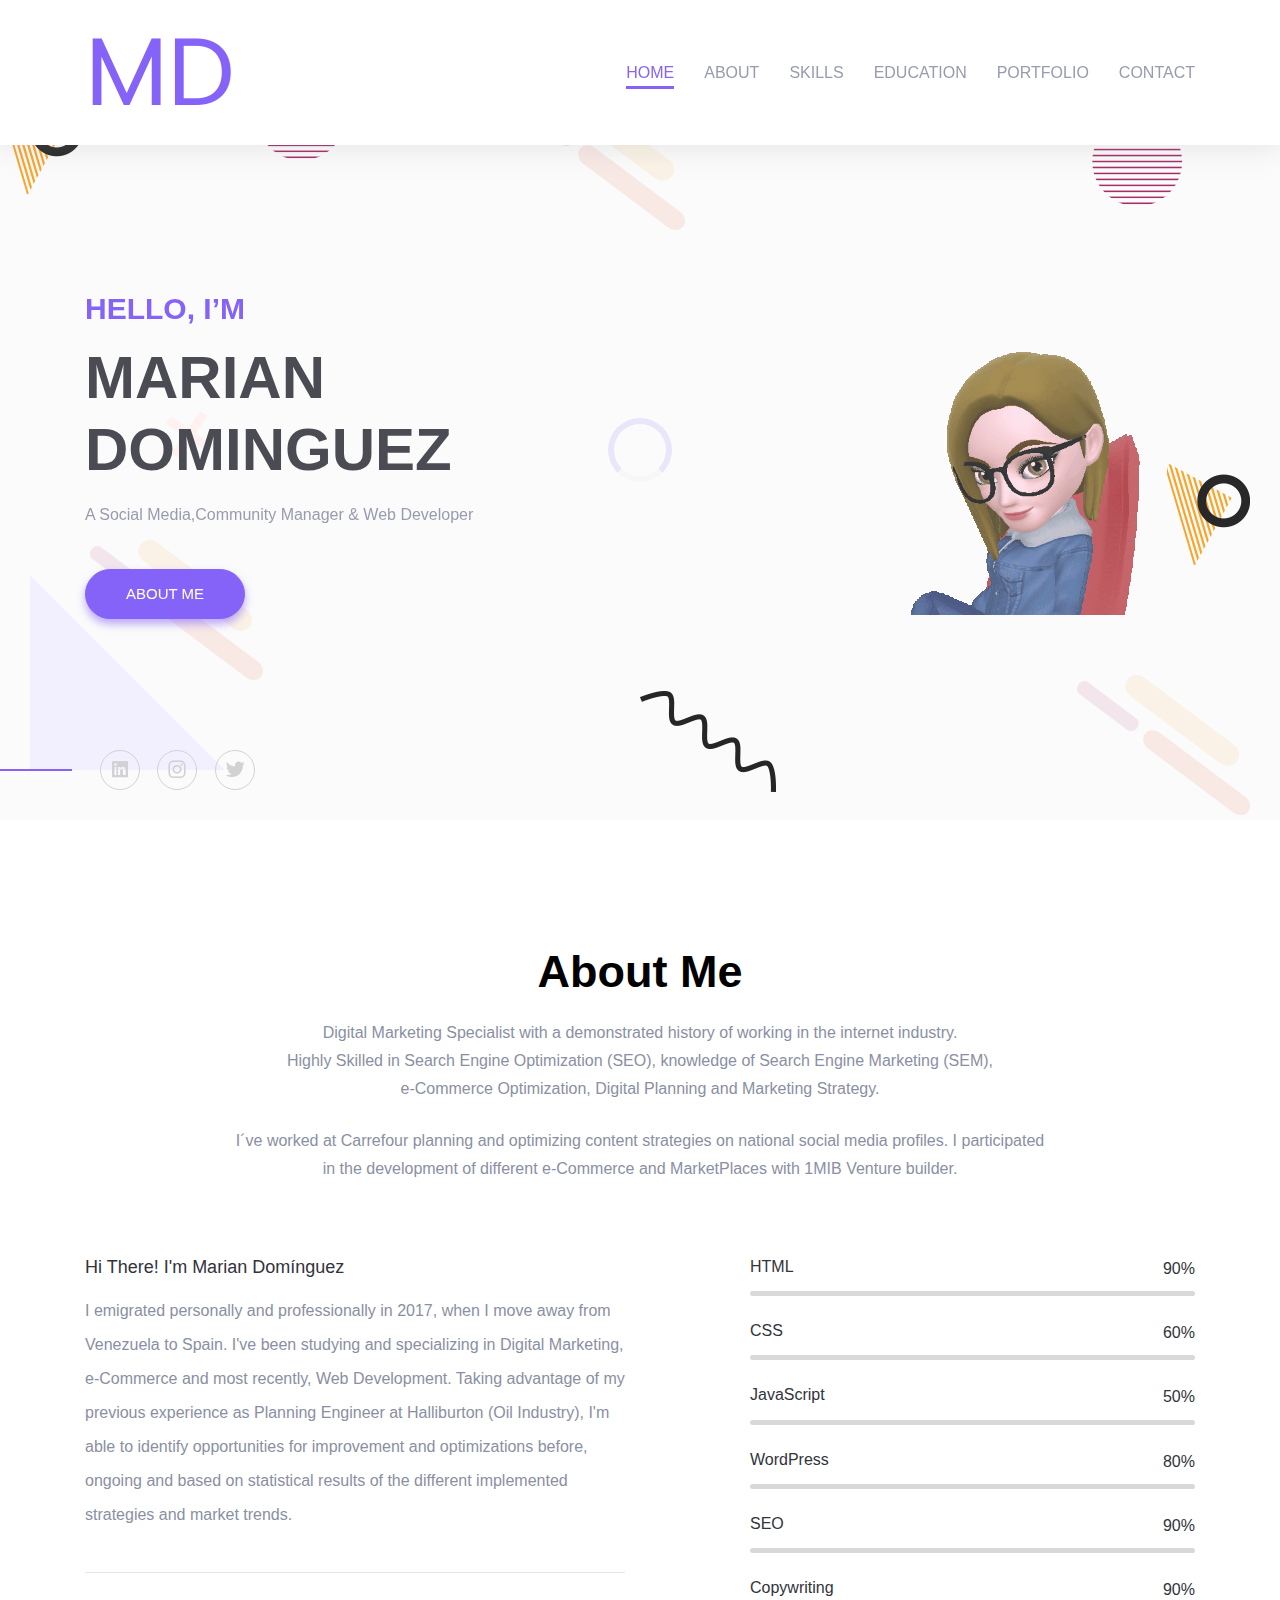
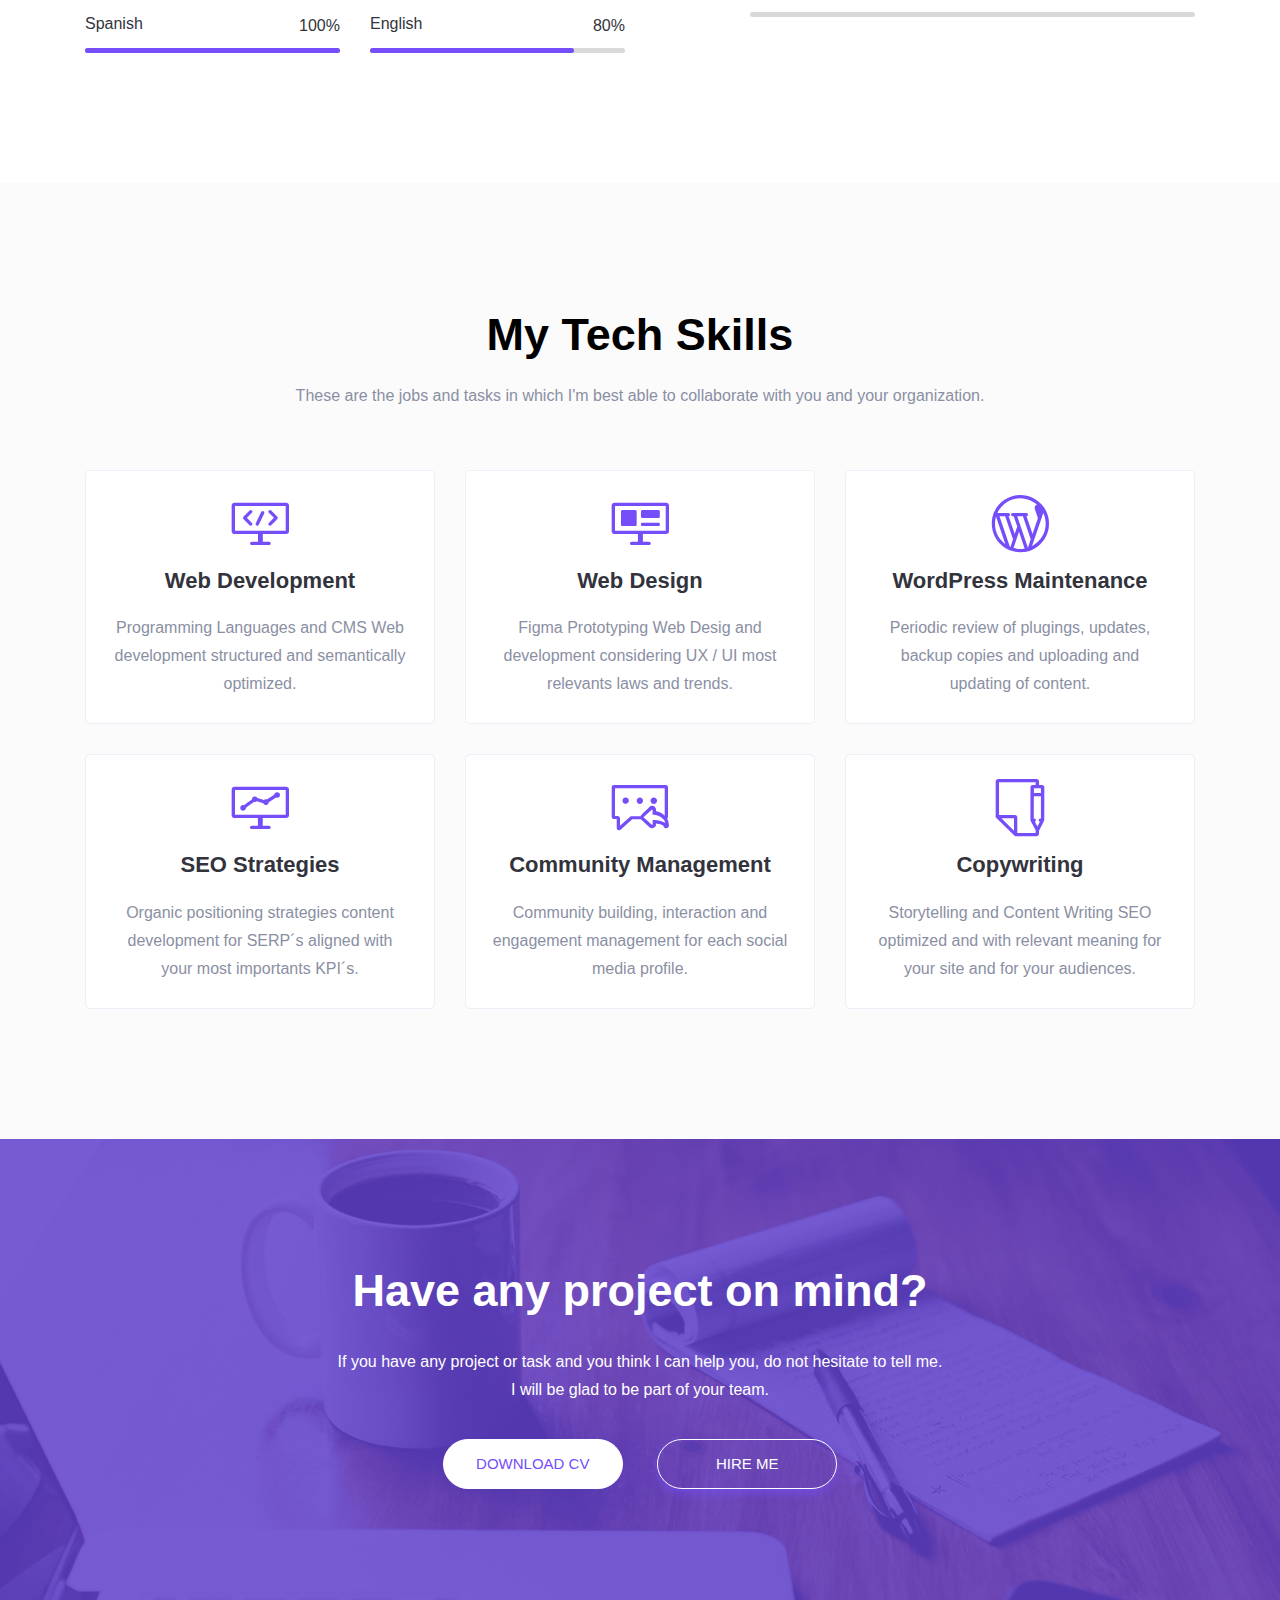
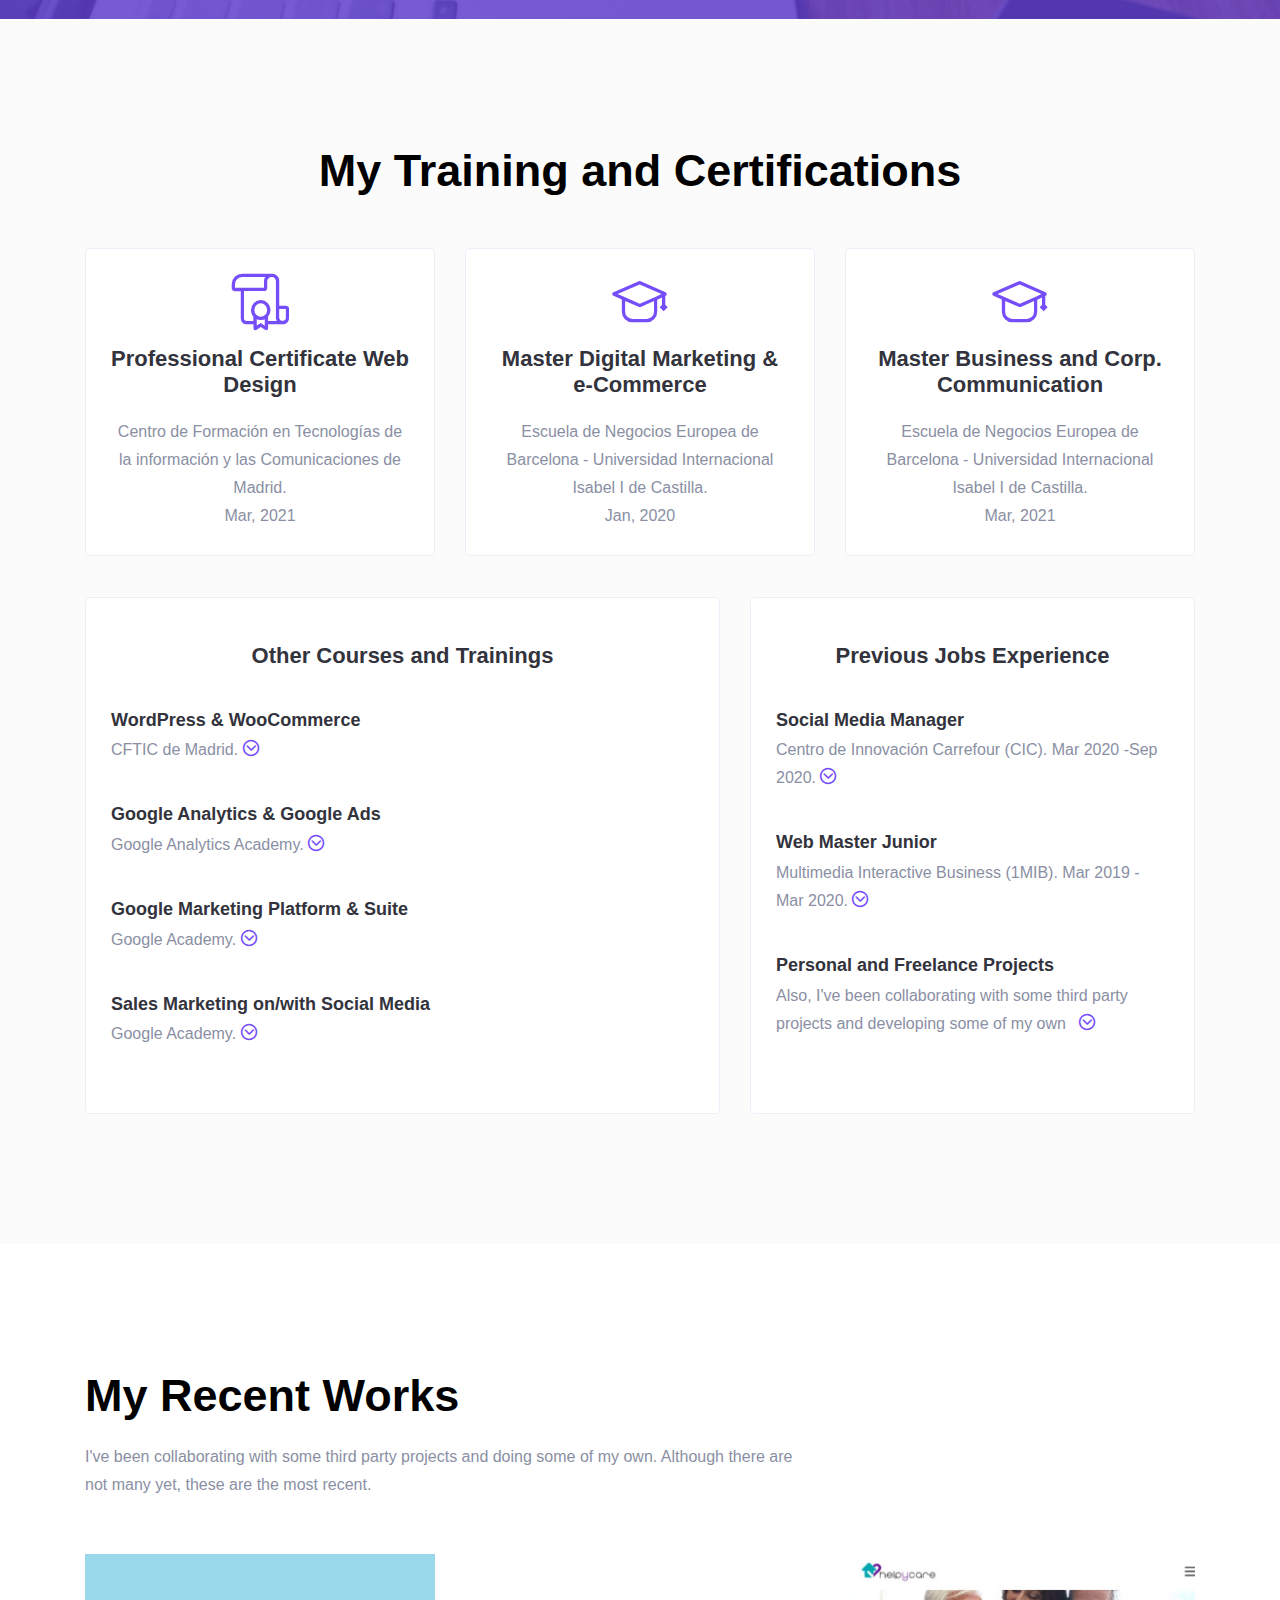
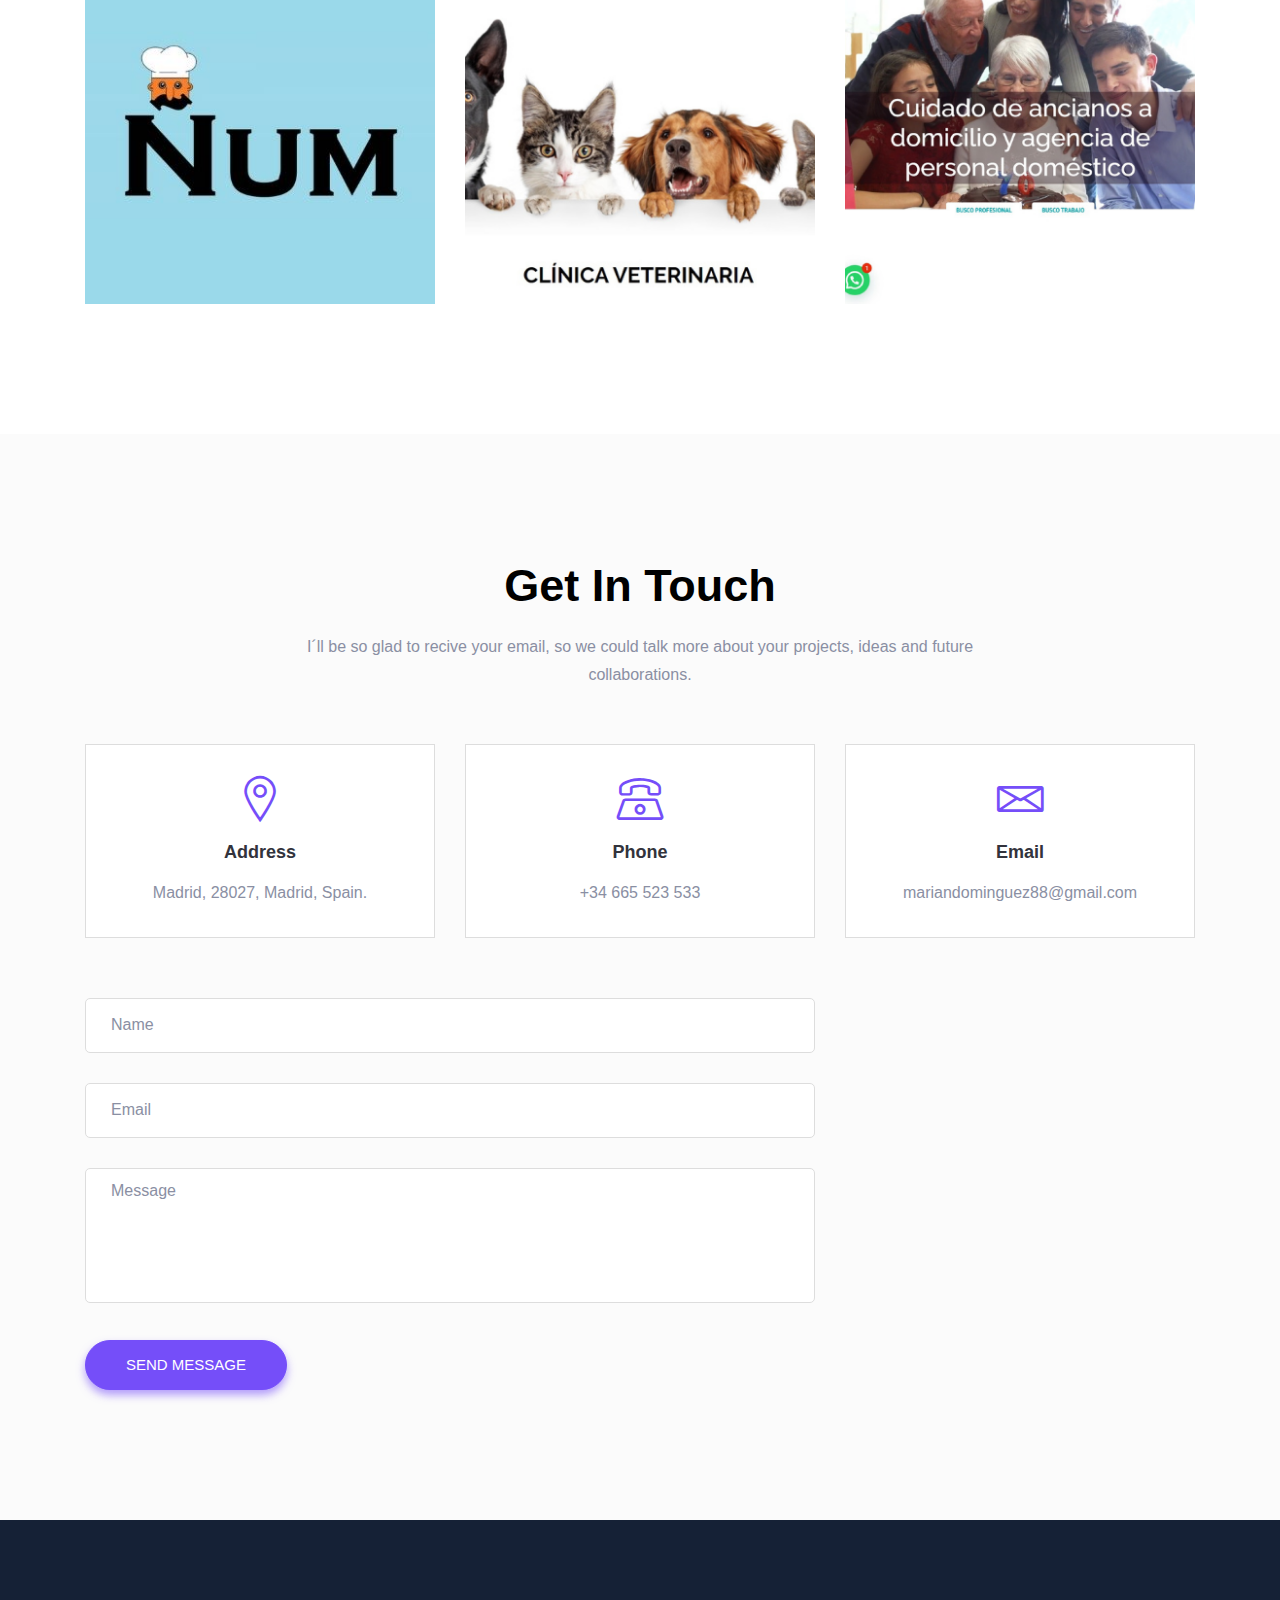
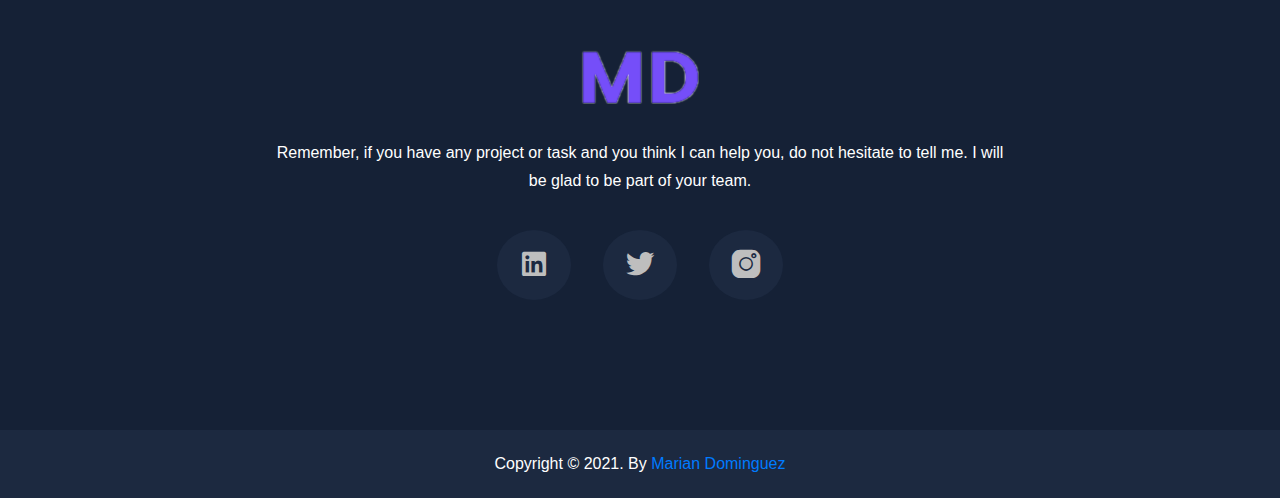
==== index.html @ 0f48c741 "Agregado Helpycare y Oncovet Recents works" ====
<!doctype html>
<html lang="en">

<head>

    <!--====== Required meta tags ======-->
    <meta charset="utf-8">
    <meta http-equiv="x-ua-compatible" content="ie=edge">
    <meta name="description" content="">
    <meta name="viewport" content="width=device-width, initial-scale=1, shrink-to-fit=no">

    <!--====== Title ======-->
    <title>Marian Dominguez</title>

    <!--====== Favicon Icon ======-->
    <link rel="shortcut icon" href="assets/images/favicon.png" type="image/png">

    <!--====== Bootstrap css ======-->
    <link rel="stylesheet" href="assets/css/bootstrap.min.css">

    <!--====== Line Icons css ======-->
    <link rel="stylesheet" href="assets/css/LineIcons.css">

    <!--====== Magnific Popup css ======-->
    <link rel="stylesheet" href="assets/css/magnific-popup.css">

    <!--====== Default css ======-->
    <link rel="stylesheet" href="assets/css/default.css">

    <!--====== Style css ======-->
    <link rel="stylesheet" href="assets/css/style.css">

</head>

<body>

    <!--====== PRELOADER PART START ======-->

    <div class="preloader">
        <div class="loader_34">
            <div class="ytp-spinner">
                <div class="ytp-spinner-container">
                    <div class="ytp-spinner-rotator">
                        <div class="ytp-spinner-left">
                            <div class="ytp-spinner-circle"></div>
                        </div>
                        <div class="ytp-spinner-right">
                            <div class="ytp-spinner-circle"></div>
                        </div>
                    </div>
                </div>
            </div>
        </div>
    </div>

    <!--====== PRELOADER ENDS START ======-->

    <!--====== HEADER PART START ======-->

    <header id="home" class="header-area">
        <div class="navigation fixed-top">
            <div class="container">
                <div class="row">
                    <div class="col-lg-12">
                        <nav class="navbar navbar-expand-lg">
                            <a class="navbar-brand" href="index.html">
                                <img src="assets/images/logos/md7.png" alt="Logo">
                            </a> <!-- Logo -->
                            <button class="navbar-toggler" type="button" data-toggle="collapse" data-target="#navbarSupportedContent" aria-controls="navbarSupportedContent" aria-expanded="false" aria-label="Toggle navigation">
                                <span class="toggler-icon"></span>
                                <span class="toggler-icon"></span>
                                <span class="toggler-icon"></span>
                            </button>

                            <div class="collapse navbar-collapse" id="navbarSupportedContent">
                                <ul class="navbar-nav ml-auto">
                                    <li class="nav-item active"><a class="page-scroll" href="#home">Home</a></li>
                                    <li class="nav-item"><a class="page-scroll" href="#about">About</a></li>
                                    <li class="nav-item"><a class="page-scroll" href="#service">Skills</a></li>
                                    <li class="nav-item"><a class="page-scroll" href="#education">Education</a></li>
                                    <li class="nav-item"><a class="page-scroll" href="#work">Portfolio</a></li>
                                    <li class="nav-item"><a class="page-scroll" href="#contact">Contact</a></li>
                                </ul>
                            </div> <!-- navbar collapse -->
                        </nav> <!-- navbar -->
                    </div>

                    <div id="google_translate_element"></div>
                    <script type="text/javascript">
                        function googleTranslateElementInit() {
                          new google.translate.TranslateElement({pageLanguage: 'en', includedLanguages: 'es', 
                          layout: google.translate.TranslateElement.InlineLayout.SIMPLE, autoDisplay: false}, 'google_translate_element');
                          }
                    </script> 
                    <script type="text/javascript" src="//translate.google.com/translate_a/element.js?cb=googleTranslateElementInit"></script>

                </div> <!-- row -->
            </div> <!-- container -->
        </div> <!-- navigation -->

        <div id="parallax" class="header-content d-flex align-items-center"> <!-- backgraund con figuritas y animaciones y Gif de mi Avatar -->
            <div class="header-shape shape-one layer" data-depth="0.10">
                <img src="assets/images/banner/shape/shape-1.png" alt="Shape">
            </div> <!-- header shape -->
            <div class="header-shape shape-tow layer" data-depth="0.30">
                <img src="assets/images/banner/shape/shape-2.png" alt="Shape">
            </div> <!-- header shape -->
            <div class="header-shape shape-three layer" data-depth="0.40">
                <img src="assets/images/banner/shape/shape-3.png" alt="Shape">
            </div> <!-- header shape -->
            <div class="header-shape shape-fore layer" data-depth="0.60">
                <img src="assets/images/banner/shape/shape-2.png" alt="Shape">
            </div> <!-- header shape -->
            <div class="header-shape shape-five layer" data-depth="0.20">
                <img src="assets/images/banner/shape/shape-1.png" alt="Shape">
            </div> <!-- header shape -->
            <div class="header-shape shape-six layer" data-depth="0.15">
                <img src="assets/images/banner/shape/shape-4.png" alt="Shape">
            </div> <!-- header shape -->
            <div class="header-shape shape-seven layer" data-depth="0.50">
                <img src="assets/images/banner/shape/shape-5.png" alt="Shape">
            </div> <!-- header shape -->
            <div class="header-shape shape-eight layer" data-depth="0.40">
                <img src="assets/images/banner/shape/shape-3.png" alt="Shape">
            </div> <!-- header shape -->
            <div class="header-shape shape-nine layer" data-depth="0.20">
                <img src="assets/images/banner/shape/shape-6.png" alt="Shape">
            </div> <!-- header shape -->
            <div class="header-shape shape-ten layer" data-depth="0.30">
                <img src="assets/images/banner/shape/shape-3.png" alt="Shape">
            </div> <!-- header shape -->
            <div class="container"> <!-- header Hello, I´m Marian -->
                <div class="row align-items-center">
                    <div class="col-xl-5 col-lg-6">
                        <div class="header-content-right">
                            <h4 class="sub-title">Hello, I’m</h4>
                            <h1 class="title">Marian Dominguez</h1>
                            <p>A Social Media,Community Manager  & Web Developer</p>
                            <a class="main-btn" href="#about">About me</a>
                        </div> <!-- header content right -->
                    </div>
                    <div class="col-lg-6 offset-xl-1">
                        <div class="">
                            <img src="assets/images/avatares/lets do this.gif" alt="Marian Dominguez" style="padding-left:200px ;">
                        </div> <!-- header image -->
                    </div>
                </div> <!-- row -->
            </div> <!-- container -->
            <div class="header-social"> <!-- Iconos de redes sociales -->
                <div class="container">
                    <div class="row">
                        <div class="col-lg-12">
                            <div class="header-social-icon">
                                <ul>
                                    <li><a href="https://www.linkedin.com/in/marian-dominguez/" target="_blank"><i class="lni-linkedin-original"></i></a></li>
                                    <li><a href="https://www.instagram.com/marianz88/" target="_blank"><i class="lni-instagram-original"></i></a></li>
                                    <li><a href="https://twitter.com/SoyDigital2" target="_blank"><i class="lni-twitter-original"></i></a></li>
                                </ul>
                            </div> <!-- header social -->
                        </div>
                    </div> <!-- row -->
                </div> <!-- container -->
            </div> <!-- header social -->
        </div> <!-- header content -->
    </header>

    <!--====== HEADER PART ENDS ======-->

    <!--====== ABOUT PART START ======-->

    <section id="about" class="about-area pt-125 pb-130">
        <div class="container">
            <div class="row justify-content-center">
                <div class="col-lg-9">
                    <div class="section-title text-center">
                        <h2 class="title">About Me</h2>
                        <p>Digital Marketing Specialist with a demonstrated history of working in the internet industry. <br>Highly Skilled in Search Engine Optimization (SEO), knowledge of Search Engine Marketing (SEM), <br>e-Commerce Optimization, Digital Planning and Marketing Strategy.</p><br>

                    <p> I´ve worked at Carrefour planning and optimizing content strategies on national social media profiles. I participated in the development of different e-Commerce and MarketPlaces with 1MIB Venture builder.</p> <br>
                    </div> <!-- section title -->
                </div> 
            </div> <!-- row -->
            <div class="row">
                <div class="col-lg-6">
                    <div class="about-content mt-50">
                        <h5 class="about-title">Hi There! I'm Marian Domínguez</h5>
                        <p>I emigrated personally and professionally in 2017, when I move away from Venezuela to Spain. I've been studying and specializing in Digital Marketing, e-Commerce and most recently, Web Development. Taking advantage of my previous experience as Planning Engineer at Halliburton (Oil Industry), I'm able to identify opportunities for improvement and optimizations before, ongoing and based on statistical results of the different implemented strategies and market trends. </p> <br>
                        <hr>
                        <div class="row">
                            <div class="col-6 about-skills">
                                <div class="skill-item mt-25">
                                    <div class="skill-header">
                                        <h6 class="skill-title">Spanish</h6>
                                        <div class="skill-percentage">
                                            <div class="count-box counted">
                                                <span class="counter">100</span>
                                            </div>
                                            %
                                        </div>
                                    </div>
                                    <div class="skill-bar">
                                        <div class="bar-inner">
                                            <div class="bar progress-line" data-width="100" style="width: 100%;"></div>
                                        </div>
                                    </div>
                                </div>
                            </div>
                            <div class="col-6 about-skills">
                                <div class="skill-item mt-25">
                                    <div class="skill-header">
                                        <h6 class="skill-title">English</h6>
                                        <div class="skill-percentage">
                                            <div class="count-box counted">
                                                <span class="counter">80</span>
                                            </div>
                                            %
                                        </div>
                                    </div>
                                    <div class="skill-bar">
                                        <div class="bar-inner">
                                            <div class="bar progress-line" data-width="80" style="width: 80%;"></div>
                                        </div>
                                    </div>
                                </div>
                            </div>
                        </div>





                        <ul class="clearfix" style="display: none;">
                            <li>
                                <div class="courses d-flex align-items-center"> <!-- BIO y Datos de contacto -->
                                    <div class="info-icon">
                                        <i class="lni-calendar"></i>
                                    </div>
                                    <div class="info-text">
                                        <p><span>Date of birth:</span> 18 Oct 1988</p>
                                    </div>
                                </div> <!-- single info -->
                            </li>
                            <li>
                                <div class="single-info d-flex align-items-center">
                                    <div class="info-icon">
                                        <i class="lni-phone-handset"></i>
                                    </div>
                                    <div class="info-text">
                                        <p><span>Phone:</span> +34 665 523 533</p>
                                    </div>
                                </div> <!-- single info -->
                            </li>
                            <li>
                                <div class="single-info d-flex align-items-center">
                                    <div class="info-icon">
                                        <i class="lni-map-marker"></i>
                                    </div>
                                    <div class="info-text">
                                        <p><span>Location:</span> Madrid, Spain</p>
                                    </div>
                                </div> <!-- single info -->
                            </li>
                            <li>
                                <div class="single-info d-flex align-items-center">
                                    <div class="info-icon">
                                        <i class="lni-envelope"></i>
                                    </div>
                                    <div class="info-text">
                                        <p><span>Email:</span> mariandominguez88@gmail.com</p>
                                    </div>
                                </div> <!-- single info -->
                            </li>
                        </ul>
                    </div> <!-- about content -->
                </div>
                <div class="col-xl-5 offset-xl-1 col-lg-6">
                    <div class="about-skills pt-25">
                        <div class="skill-item mt-25">
                            <div class="skill-header">
                                <h6 class="skill-title">HTML</h6>
                                <div class="skill-percentage">
                                    <div class="count-box counted">
                                        <span class="counter">90</span>
                                    </div>
                                    %
                                </div>
                            </div>
                            <div class="skill-bar">
                                <div class="bar-inner">
                                    <div class="bar progress-line" data-width="90"></div>
                                </div>
                            </div>
                        </div> <!-- skill item -->
                        <div class="skill-item mt-25">
                            <div class="skill-header">
                                <h6 class="skill-title">CSS</h6>
                                <div class="skill-percentage">
                                    <div class="count-box counted">
                                        <span class="counter">60</span>
                                    </div>
                                    %
                                </div>
                            </div>
                            <div class="skill-bar">
                                <div class="bar-inner">
                                    <div class="bar progress-line" data-width="60"></div>
                                </div>
                            </div>
                        </div> <!-- skill item -->
                        <div class="skill-item mt-25">
                            <div class="skill-header">
                                <h6 class="skill-title">JavaScript</h6>
                                <div class="skill-percentage">
                                    <div class="count-box counted">
                                        <span class="counter">50</span>
                                    </div>
                                    %
                                </div>
                            </div>
                            <div class="skill-bar">
                                <div class="bar-inner">
                                    <div class="bar progress-line" data-width="50"></div>
                                </div>
                            </div>
                        </div> <!-- skill item -->
                        <div class="skill-item mt-25">
                            <div class="skill-header">
                                <h6 class="skill-title">WordPress</h6>
                                <div class="skill-percentage">
                                    <div class="count-box counted">
                                        <span class="counter">80</span>
                                    </div>
                                    %
                                </div>
                            </div>
                            <div class="skill-bar">
                                <div class="bar-inner">
                                    <div class="bar progress-line" data-width="80"></div>
                                </div>
                            </div>
                        </div> <!-- skill item -->

                        <div class="skill-item mt-25">
                            <div class="skill-header">
                                <h6 class="skill-title">SEO</h6>
                                <div class="skill-percentage">
                                    <div class="count-box counted">
                                        <span class="counter">90</span>
                                    </div>
                                    %
                                </div>
                            </div>
                            <div class="skill-bar">
                                <div class="bar-inner">
                                    <div class="bar progress-line" data-width="90"></div>
                                </div>
                            </div>
                        </div> <!-- skill item -->

                        <div class="skill-item mt-25">
                            <div class="skill-header">
                                <h6 class="skill-title">Copywriting </h6>
                                <div class="skill-percentage">
                                    <div class="count-box counted">
                                        <span class="counter">90</span>
                                    </div>
                                    %
                                </div>
                            </div>
                            <div class="skill-bar">
                                <div class="bar-inner">
                                    <div class="bar progress-line" data-width="90"></div>
                                </div>
                            </div>
                        </div> <!-- skill item -->
                    </div> <!-- about skills -->
                </div>
            </div> <!-- row -->
        </div> <!-- container -->
    </section>

    <!--====== ABOUT PART ENDS ======-->

    <!--====== SERVICES PART START ======-->

    <section id="service" class="services-area gray-bg pt-125 pb-130">
        <div class="container">
            <div class="row justify-content-center">
                <div class="col-lg-8">
                    <div class="section-title text-center pb-30">
                        <h2 class="title">My Tech Skills</h2>
                        <p>These are the jobs and tasks in which I'm best able to collaborate with you and your organization. </p>
                    </div> <!-- section title -->
                </div>
            </div> <!-- row -->
            <div class="row justify-content-center">
                <div class="col-lg-4 col-md-6 col-sm-8">
                    <div class="single-service text-center mt-30">
                        <div class="service-icon">
                            <i class="lni-code-alt"></i>
                        </div>
                        <div class="service-content">
                            <h4 class="service-title"><a href="#">Web Development</a></h4>
                            <p>Programming Languages and CMS Web development structured and semantically optimized. </p>
                        </div>
                    </div>  <!-- single service -->
                </div>
                <div class="col-lg-4 col-md-6 col-sm-8">
                    <div class="single-service text-center mt-30">
                        <div class="service-icon">
                            <i class="lni-website"></i>
                        </div>
                        <div class="service-content">
                            <h4 class="service-title"><a href="#">Web Design</a></h4>
                            <p>Figma Prototyping Web Desig and development considering UX / UI most relevants laws and trends.</p>
                        </div>
                    </div> <!-- single service -->
                </div>
                <div class="col-lg-4 col-md-6 col-sm-8">
                    <div class="single-service text-center mt-30">
                        <div class="service-icon">
                            <i class="lni-wordpress"></i>
                        </div>
                        <div class="service-content">
                            <h4 class="service-title"><a href="#">WordPress Maintenance</a></h4>
                            <p>Periodic review of plugings, updates, backup copies and uploading and updating of content.</p>
                        </div>
                    </div> <!-- single service -->
                </div>
                <div class="col-lg-4 col-md-6 col-sm-8">
                    <div class="single-service text-center mt-30">
                        <div class="service-icon">
                            <i class="lni-seo-monitoring"></i>
                        </div>
                        <div class="service-content">
                            <h4 class="service-title"><a href="#">SEO Strategies</a></h4>
                            <p>Organic positioning strategies content development for SERP´s aligned with your most importants KPI´s.</p>
                        </div>
                    </div> <!-- single service -->
                </div>
                <div class="col-lg-4 col-md-6 col-sm-8">
                    <div class="single-service text-center mt-30">
                        <div class="service-icon">
                            <i class="lni-comment-reply"></i>
                        </div>
                        <div class="service-content">
                            <h4 class="service-title"><a href="#">Community Management</a></h4>
                            <p>Community building, interaction and engagement management for each social media profile.</p>
                        </div>
                    </div> <!-- single service -->
                </div>
                <div class="col-lg-4 col-md-6 col-sm-8">
                    <div class="single-service text-center mt-30">
                        <div class="service-icon">
                            <i class="lni-write"></i>
                        </div>
                        <div class="service-content">
                            <h4 class="service-title"><a href="#">Copywriting</a></h4>
                            <p>Storytelling and Content Writing SEO optimized and with relevant meaning for your site and for your audiences.</p>
                        </div>
                    </div> <!-- single service -->
                </div>
            </div> <!-- row -->
        </div> <!-- container -->
    </section>

    <!--====== SERVICES PART ENDS ======-->

    <!--====== CALL TO ACTION PART START ======-->

    <section id="call-to-action" class="call-to-action pt-125 pb-130 bg_cover" style="background-image: url(assets/images/call-to-action.jpg)">
        <div class="container">
            <div class="row justify-content-center">
                <div class="col-xl-8 col-lg-9">
                    <div class="call-action-content text-center">
                        <h2 class="action-title">Have any project on mind?</h2>
                        <p>If you have any project or task and you think I can help you, do not hesitate to tell me. <br>I will be glad to be part of your team.</p>
                        <ul>
                            <li><a class="main-btn custom" href="assets/documents/Marian Dominguez Resumen CV Feb.2021_EN.zip">download cv</a></li>
                            <li><a class="main-btn custom-2" href="#contact">hire me</a></li>
                        </ul>
                    </div> <!-- call action content -->
                </div>
            </div> <!-- row -->
        </div> <!-- container -->
    </section>

    <!--====== CALL TO ACTION PART ENDS ======-->

    <!--====== RESUME START ======-->

    <section id="education" class="about-area pt-125 pb-130 gray-bg">
        <div class="container">
            <div class="row justify-content-center">
                <div class="col-lg-9">
                    <div class="section-title text-center">
                        <h2 class="title">My Training and Certifications</h2>
                    </div> <!-- section title -->
                </div> 
            </div>
            <div class="row justify-content-center">
                <div class="col-lg-4 col-md-6 col-sm-8">
                    <div class="single-service text-center mt-30">
                        <div class="service-icon">
                            <i class="lni-certificate"></i>
                        </div>
                        <div class="service-content">
                            <h4 class="service-title"><a href="#">Professional Certificate Web Design</a></h4>
                            <p>Centro de Formación en Tecnologías de la información y las Comunicaciones de Madrid.<br> Mar, 2021</p>
                        </div>
                    </div> <!-- single studie -->
                </div>
                <div class="col-lg-4 col-md-6 col-sm-8">
                    <div class="single-service text-center mt-30">
                        <div class="service-icon">
                            <i class="lni-graduation"></i>
                        </div>
                        <div class="service-content">
                            <h4 class="service-title"><a href="#">Master Digital Marketing & e-Commerce</a></h4>
                            <p>Escuela de Negocios Europea de Barcelona - Universidad Internacional Isabel I de Castilla. <br>Jan, 2020</p>
                        </div>
                    </div> <!-- single studie -->
                </div>
                <div class="col-lg-4 col-md-6 col-sm-8">
                    <div class="single-service text-center mt-30">
                        <div class="service-icon">
                            <i class="lni-graduation"></i>
                        </div>
                        <div class="service-content">
                            <h4 class="service-title"><a href="#">Master Business and Corp. Communication</a></h4>
                            <p>Escuela de Negocios Europea de Barcelona - Universidad Internacional Isabel I de Castilla. <br>Mar, 2021</p>
                        </div>
                    </div> <!-- single studie -->
                </div>
             </div>

             <!--====== OTHER COURSES AND TRAININGS ======-->
            <div class="row justify-content-center">
                <div class="col-lg-7 col-md-6 col-sm-8 mt-30"> <!-- other cuourses start -->
                    <div class="single-course text-center">
                        <div class="course-title mt-20 mb-40">
                            <h4 class="course-title">Other Courses and Trainings</h4>
                        </div>

                        <div class="course-content mt-60 mb-40"> <!-- single course start -->
                            <h6 class="single-course-title">WordPress & WooCommerce</h6>
                            <p>CFTIC de Madrid.
                                <a data-toggle="collapse" href="#course1" role="button" aria-expanded="false" aria-controls="course1"><i class="lni-chevron-down-circle single-course-content-read-more-icon"></i></a>
                            </p>
                            <div class="collapse multi-collapse" id="course1">
                                <div class="single-course-content-read-more card-body">
                                  Advance Certificate. 100 hours. Madrid, 2020.
                                </div>
                            </div>
                        </div> <!-- single course ends -->
                        <div class="course-content mt-60 mb-40"> <!-- single course start -->
                            <h6 class="single-course-title">Google Analytics & Google Ads</h6>
                            <p>Google Analytics Academy.
                                <a data-toggle="collapse" href="#course2" role="button" aria-expanded="false" aria-controls="course2"><i class="lni-chevron-down-circle single-course-content-read-more-icon"></i></a>
                            </p>
                            <div class="collapse multi-collapse" id="course2">
                                <div class="single-course-content-read-more card-body">
                                    Analytics Advance Certificate & Ads Pre-Advance Certificate. 200 hours. Madrid, 2020.
                                </div> 
                            </div>
                        </div> <!-- single course ends -->
                        <div class="course-content mt-60 mb-40"> <!-- single course start -->
                            <h6 class="single-course-title">Google Marketing Platform & Suite</h6>
                            <p>Google Academy.
                                <a data-toggle="collapse" href="#course3" role="button" aria-expanded="false" aria-controls="course3"><i class="lni-chevron-down-circle single-course-content-read-more-icon"></i></a>
                            </p>
                            <div class="collapse multi-collapse" id="course3">
                                <div class="single-course-content-read-more card-body">
                                    Pre-Advance Certificate. 150 hours. Madrid, 2020.
                                </div>
                            </div>
                        </div> <!-- single course ends -->
                        <div class="course-content mt-60 mb-40"> <!-- single course start -->
                            <h6 class="single-course-title">Sales Marketing on/with Social Media</h6>
                            <p>Google Academy.
                                <a data-toggle="collapse" href="#course4" role="button" aria-expanded="false" aria-controls="course3"><i class="lni-chevron-down-circle single-course-content-read-more-icon"></i></a>
                            </p>
                            <div class="collapse multi-collapse" id="course4">
                                <div class="single-course-content-read-more card-body">
                                    Pre-Advance Course. 40/40 hours. Madrid, 2020.
                                </div>
                            </div>
                        </div> <!-- single course ends -->
                    </div>
                </div><!-- other cuourses ends-->
                
        <!--================================ PREVIOUS EXPERIENCE ================================-->
                <div class="col-lg-5 col-md-6 col-sm-8 mt-30"> <!-- previous experience start -->
                    <div class="single-course text-center">
                        <div class="course-title mt-20 mb-40">
                            <h4 class="course-title">Previous Jobs Experience</h4>
                        </div>

                        <div class="course-content mt-60 mb-40"> <!-- single experience start -->
                            <h6 class="single-course-title">Social Media Manager</h6>
                            <p>Centro de Innovación Carrefour (CIC). Mar 2020 -Sep 2020.
                                <a data-toggle="collapse" href="#job1" role="button" aria-expanded="false" aria-controls="job1"><i class="lni-chevron-down-circle single-course-content-read-more-icon"></i></a>
                            </p>
                            <div class="collapse multi-collapse" id="job1">
                                <div class="single-course-content-read-more card-body">
                                  <li>I tell you all about in my <a class= "single-course-title" href="assets/documents/Marian Dominguez Resumen CV Feb.2021_EN.zip">CV</a></li>
                                </div>
                            </div>
                        </div> <!-- single experience ends -->
                        <div class="course-content mt-60 mb-40"> <!-- single experience start -->
                            <h6 class="single-course-title">Web Master Junior </h6>
                            <p>Multimedia Interactive Business (1MIB). Mar 2019 - Mar 2020.
                                <a data-toggle="collapse" href="#job2" role="button" aria-expanded="false" aria-controls="job2"><i class="lni-chevron-down-circle single-course-content-read-more-icon"></i></a>
                            </p>
                            <div class="collapse multi-collapse" id="job2">
                                <div class="single-course-content-read-more card-body">
                                    <li>I tell you all about in my <a class= "single-course-title" href="assets/documents/Marian Dominguez Resumen CV Feb.2021_EN.zip">CV</a></li>
                                </div>
                            </div>
                        </div> <!-- single experience ends -->
                        <div class="course-content mt-60 mb-50"> <!-- single experience start -->
                            <h6 class="single-course-title">Personal and Freelance Projects</h6>
                            <p>Also, I've been collaborating with some third party projects and developing some of my own &nbsp
                                <a data-toggle="collapse" href="#job3" role="button" aria-expanded="false" aria-controls="job3"><i class="lni-chevron-down-circle single-course-content-read-more-icon"></i></a>
                            </p>
                            <div class="collapse multi-collapse" id="job3">
                                <div class="single-course-content-read-more card-body">
                                <li>Check it out on my &nbsp<a class= "single-course-title" href="#work">porfolio</a></li>
                                </div>
                            </div>
                        </div> <!-- single experience ends -->
                    </div>
                </div><!-- previous experience ends-->
            </div>
        </div>  <!--====== OTHER COURSES AND TRAININGS AND PREVIOUS EXPERIENCE ======-->
    </section>  <!--====== RESUME ENDS ======-->

    <!--====== WORK PART START ======-->

    <section id="work" class="work-area pt-125 pb-130"> 
        <div class="container">
            <div class="row">
                <div class="col-lg-8">
                    <div class="section-title pb-25">
                        <h2 class="title">My Recent Works</h2>
                        <p>I've been collaborating with some third party projects and doing some of my own. Although there are not many yet, these are the most recent.</p>
                    </div> <!-- section title -->
                </div>
            </div> <!-- row -->
            <div class="row">
                <div class="col-lg-4 col-md-6 col-sm-6">
                    <div class="single-work text-center mt-30">
                        <div class="work-image">
                            <img src="assets/images/work/Nummadrid/nummadrid.jpg" alt="work">
                        </div>
                        <div class="work-overlay">
                            <div class="work-content">
                                <h3 class="work-title">Ñummadrid.es</h3>
                                <ul>
                                    <!-- <li><a class="image-popup" href="assets/images/work/Nummadrid/t-2.jpg"><i class="lni-plus"></i></a></li> -->
                                    <li><a href="https://nummadrid.es/" target="_blank"><i class="lni-link"></i></a></li>
                                </ul>
                            </div>
                        </div>
                    </div> <!-- single work -->
                </div>
                <div class="col-lg-4 col-md-6 col-sm-6">
                    <div class="single-work text-center mt-30">
                        <div class="work-image">
                            <img src="assets/images/work/Oncovet/Oncovet Guatemala.png" alt="work">
                        </div>
                        <div class="work-overlay">
                            <div class="work-content">
                                <h3 class="work-title">Oncovet</h3>
                                <ul>
                                    <!-- <li><a class="image-popup" href="assets/images/work/w-2.jpg"><i class="lni-plus"></i></a></li> -->
                                    <li><a href="http://oncovetguatemala.com/" target="_blank"><i class="lni-link"></i></a></li>
                                </ul>
                            </div>
                        </div>
                    </div> <!-- single work -->
                </div>
                <div class="col-lg-4 col-md-6 col-sm-6">
                    <div class="single-work text-center mt-30">
                        <div class="work-image">
                            <img src="assets/images/work/Helpycare/helpycare.png" alt="work">
                        </div>
                        <div class="work-overlay">
                            <div class="work-content">
                                <h3 class="work-title">HelpyCare</h3>
                                <ul>
                                    <!-- <li><a class="image-popup" href="assets/images/work/w-3.jpg"><i class="lni-plus"></i></a></li> -->
                                    <li><a href="https://helpycare.com/"><i class="lni-link" data-target="_blank"></i></a></li>
                                </ul>
                            </div>
                        </div>
                    </div> <!-- single work -->
                </div>
                <div class="col-lg-4 col-md-6 col-sm-6" style="display: none;">
                    <div class="single-work text-center mt-30">
                        <div class="work-image">
                            <img src="assets/images/work/w-4.jpg" alt="work">
                        </div>
                        <div class="work-overlay">
                            <div class="work-content">
                                <h3 class="work-title">Product Design</h3>
                                <ul>
                                    <!-- <li><a class="image-popup" href="assets/images/work/w-4.jpg"><i class="lni-plus"></i></a></li> -->
                                    <li><a href="#"><i class="lni-link"></i></a></li>
                                </ul>
                            </div>
                        </div>
                    </div> <!-- single work -->
                </div>
                <div class="col-lg-4 col-md-6 col-sm-6" style="display: none;">
                    <div class="single-work text-center mt-30">
                        <div class="work-image">
                            <img src="assets/images/work/w-5.jpg" alt="work">
                        </div>
                        <div class="work-overlay">
                            <div class="work-content">
                                <h3 class="work-title">Product Design</h3>
                                <ul>
                                   <!--  <li><a class="image-popup" href="assets/images/work/w-5.jpg"><i class="lni-plus"></i></a></li> -->
                                    <li><a href="#"><i class="lni-link"></i></a></li>
                                </ul>
                            </div>
                        </div>
                    </div> <!-- single work -->
                </div>
                <div class="col-lg-4 col-md-6 col-sm-6" style="display: none;">
                    <div class="single-work text-center mt-30">
                        <div class="work-image">
                            <img src="assets/images/work/w-6.jpg" alt="work">
                        </div>
                        <div class="work-overlay">
                            <div class="work-content">
                                <h3 class="work-title">Product Design</h3>
                                <ul>
                                    <!-- <li><a class="image-popup" href="assets/images/work/w-6.jpg"><i class="lni-plus"></i></a></li> -->
                                    <li><a href="#"><i class="lni-link"></i></a></li>
                                </ul>
                            </div>
                        </div>
                    </div> <!-- single work -->
                </div>
            </div> <!-- row -->
            <div class="row" style="display: none;">
                <div class="col-lg-12">
                    <div class="work-more text-center mt-50">
                        <a class="main-btn" href="#">more works</a>
                    </div> <!-- work more -->
                </div>
            </div> <!-- row -->
        </div> <!-- container -->
    </section>

    <!--====== WORK PART ENDS ======-->

    <!--====== PRICING PART START ======-->

    <section id="pricing" class="pricing-area gray-bg pt-125 pb-130"  style= "display: none;">
        <div class="container">
            <div class="row justify-content-center">
                <div class="col-lg-8">
                    <div class="section-title text-center pb-25">
                        <h2 class="title">My Pricing Plans</h2>
                        <p>Nunc id dui at sapien faucibus fermentum ut vel diam. Nullam tempus, nunc id efficitur sagittis, urna est ultricies eros, ac porta sem turpis quis leo.</p>
                    </div> <!-- section title -->
                </div>
            </div> <!-- row -->
            <div class="row justify-content-center">
                <div class="col-lg-4 col-md-8 col-sm-9">
                    <div class="single-pricing text-center mt-30">
                        <div class="pricing-package">
                            <h4 class="package-title">Basic</h4>
                        </div>
                        <div class="pricing-body">
                            <div class="pricing-text">
                                <p>Simple project management for teams and small businesses.</p>
                                <span class="price">$19.00</span>
                            </div>
                            <div class="pricing-list">
                                <ul>
                                    <li>Unlimited Tasks</li>
                                    <li>Unlimited Public</li>
                                    <li>Private Projects</li>
                                    <li>Unlimited Teams</li>
                                    <li>All Integrations</li>
                                    <li>Public API</li>
                                </ul>
                            </div>
                            <div class="pricing-btn">
                                <a class="main-btn" href="#contact">get quote</a>
                            </div>
                        </div>
                    </div> <!-- single pricing -->
                </div>
                <div class="col-lg-4 col-md-8 col-sm-9">
                    <div class="single-pricing active text-center mt-30">
                        <div class="pricing-package">
                            <h4 class="package-title">Standard</h4>
                        </div>
                        <div class="pricing-body">
                            <div class="pricing-text">
                                <p>Simple project management for teams and small businesses.</p>
                                <span class="price">$39.00</span>
                            </div>
                            <div class="pricing-list">
                                <ul>
                                    <li>Unlimited Tasks</li>
                                    <li>Unlimited Public</li>
                                    <li>Private Projects</li>
                                    <li>Unlimited Teams</li>
                                    <li>All Integrations</li>
                                    <li>Public API</li>
                                </ul>
                            </div>
                            <div class="pricing-btn">
                                <a class="main-btn" href="#contact">get quote</a>
                            </div>
                        </div>
                    </div> <!-- single pricing -->
                </div>
                <div class="col-lg-4 col-md-8 col-sm-9">
                    <div class="single-pricing text-center mt-30">
                        <div class="pricing-package">
                            <h4 class="package-title">Premium</h4>
                        </div>
                        <div class="pricing-body">
                            <div class="pricing-text">
                                <p>Simple project management for teams and small businesses.</p>
                                <span class="price">$29.00</span>
                            </div>
                            <div class="pricing-list">
                                <ul>
                                    <li>Unlimited Tasks</li>
                                    <li>Unlimited Public</li>
                                    <li>Private Projects</li>
                                    <li>Unlimited Teams</li>
                                    <li>All Integrations</li>
                                    <li>Public API</li>
                                </ul>
                            </div>
                            <div class="pricing-btn">
                                <a class="main-btn" href="#contact">get quote</a>
                            </div>
                        </div>
                    </div> <!-- single pricing -->
                </div>
            </div> <!-- row -->
        </div> <!-- container -->
    </section>

    <!--====== PRICING PART ENDS ======-->

    <!--====== BLOG PART START ======-->

    <section id="blog" class="blog-area pt-125 pb-130" style="display: none;">
        <div class="container">
            <div class="row justify-content-center">
                <div class="col-lg-8">
                    <div class="section-title text-center pb-25">
                        <h2 class="title">From The Blog</h2>
                        <p>Nunc id dui at sapien faucibus fermentum ut vel diam. Nullam tempus, nunc id efficitur sagittis, urna est ultricies eros, ac porta sem turpis quis leo.</p>
                    </div> <!-- section title -->
                </div>
            </div> <!-- row -->
            <div class="row justify-content-center">
                <div class="col-lg-4 col-md-8 col-sm-9">
                    <div class="single-blog mt-30">
                        <div class="blog-image">
                            <img src="assets/images/blog/b-1.jpg" alt="Blog">
                        </div>
                        <div class="blog-content">
                            <h4 class="blog-title"><a href="#">Hired Releases 2023 Brand Health.</a></h4>
                            <span>July 26, 2022</span>
                        </div>
                    </div> <!-- single blog -->
                </div>
                <div class="col-lg-4 col-md-8 col-sm-9">
                    <div class="single-blog mt-30">
                        <div class="blog-image">
                            <img src="assets/images/blog/b-2.jpg" alt="Blog">
                        </div>
                        <div class="blog-content">
                            <h4 class="blog-title"><a href="#">Hired Releases 2023 Brand Health.</a></h4>
                            <span>July 26, 2022</span>
                        </div>
                    </div> <!-- single blog -->
                </div>
                <div class="col-lg-4 col-md-8 col-sm-9">
                    <div class="single-blog mt-30">
                        <div class="blog-image">
                            <img src="assets/images/blog/b-3.jpg" alt="Blog">
                        </div>
                        <div class="blog-content">
                            <h4 class="blog-title"><a href="#">Hired Releases 2023 Brand Health.</a></h4>
                            <span>July 26, 2022</span>
                        </div>
                    </div> <!-- single blog -->
                </div>
            </div> <!-- row -->
            <div class="row">
                <div class="col-lg-12">
                    <div class="blog-more text-center mt-50">
                        <a class="main-btn" href="#">More posts</a>
                    </div> <!-- blog more -->
                </div>
            </div> <!-- row -->
        </div> <!-- container -->
    </section>

    <!--====== BLOG PART ENDS ======-->

    <!--====== CONTACT PART START ======-->

    <section id="contact" class="contact-area pt-125 pb-130 gray-bg">
        <div class="container">
            <div class="row justify-content-center">
                <div class="col-lg-8">
                    <div class="section-title text-center pb-25">
                        <h2 class="title">Get In Touch</h2>
                        <p>I´ll be so glad to recive your email, so we could talk more about your projects, ideas and future collaborations.</p>
                    </div> <!-- section title -->
                </div>
            </div> <!-- row -->
            <div class="row justify-content-center">
                <div class="col-lg-4 col-md-6 col-sm-7">
                    <div class="contact-box text-center mt-30">
                        <div class="contact-icon">
                            <i class="lni-map-marker"></i>
                        </div>
                        <div class="contact-content">
                            <h6 class="contact-title">Address</h6>
                            <p>Madrid, 28027, Madrid, Spain.</p>
                        </div>
                    </div> <!-- contact box -->
                </div>
                <div class="col-lg-4 col-md-6 col-sm-7">
                    <div class="contact-box text-center mt-30">
                        <div class="contact-icon">
                            <i class="lni-phone"></i>
                        </div>
                        <div class="contact-content">
                            <h6 class="contact-title">Phone</h6>
                            <p>+34 665 523 533</p>
                        </div>
                    </div> <!-- contact box -->
                </div>
                <div class="col-lg-4 col-md-6 col-sm-7">
                    <div class="contact-box text-center mt-30">
                        <div class="contact-icon">
                            <i class="lni-envelope"></i>
                        </div>
                        <div class="contact-content">
                            <h6 class="contact-title">Email</h6>
                            <p>mariandominguez88@gmail.com</p>
                        </div>
                    </div> <!-- contact box -->
                </div>
            </div> <!-- row -->
            <div class="row">
                <div class="col-lg-8">
                    <div class="contact-form pt-30">
                        <form id="contact-form" action="assets/contact.php">
                            <div class="single-form">
                                <input type="text" name="name" placeholder="Name">
                            </div> <!-- single form -->
                            <div class="single-form">
                                <input type="email" name="email" placeholder="Email">
                            </div> <!-- single form -->
                            <div class="single-form">
                                <textarea name="message" placeholder="Message"></textarea>
                            </div> <!-- single form -->
                            <p class="form-message"></p>
                            <div class="single-form">
                                <button class="main-btn" type="submit">Send Message</button>
                            </div> <!-- single form -->
                        </form>
                    </div> <!-- contact form -->
                </div>
                <div class="col-lg-4" >
                    <div class="contact-map mt-60"style="display: none;">
                        <div class="gmap_canvas">                            
                            <iframe id="gmap_canvas" src="https://maps.google.com/maps?q=Mission%20District%2C%20San%20Francisco%2C%20CA%2C%20USA&t=&z=13&ie=UTF8&iwloc=&output=embed" frameborder="0" scrolling="no" marginheight="0" marginwidth="0"></iframe>
                        </div>
                    </div> <!-- contact map -->
                    <div>
                        <img src="assets/images/avatares/bye.gif" style="padding-left: 30px; padding-top: 30px;">
                    </div>
                </div>
            </div> <!-- row -->
        </div> <!-- container -->
    </section>

    <!--====== CONTACT PART ENDS ======-->

    <!--====== FOOTER PART START ======-->

    <footer id="footer" class="footer-area">
        <div class="footer-widget pt-130 pb-130">
            <div class="container">
                <div class="row justify-content-center">
                    <div class="col-lg-8">
                        <div class="footer-content text-center">
                            <a href="index.html">
                                <img src="assets/images/logos/md8-2.png" alt="Logo"> 
                            </a>
                            <p class="mt-">Remember,  if you have any project or task and you think I can help you, do not hesitate to tell me.
                                I will be glad to be part of your team.</p>
                            <ul>
                                <li><a href="https://www.linkedin.com/in/marian-dominguez/"><i class="lni-linkedin-original"></i></a></li>
                                <li><a href="https://twitter.com/SoyDigital2"><i class="lni-twitter-original"></i></a></li>
                                <li><a href="https://www.instagram.com/marianz88/"><i class="lni-instagram-filled"></i></a></li>
                            </ul>
                        </div> <!-- footer content -->
                    </div>
                </div> <!-- row -->
            </div> <!-- container -->
        </div> <!-- footer widget -->
        <div class="footer-copyright pb-20">
            <div class="container">
                <div class="row">
                    <div class="col-lg-12">
                        <div class="copyright-text text-center pt-20">
                            <p>Copyright © 2021. By <a href="https://marian-dominguez.github.io/" rel="nofollow">Marian Dominguez</a></p>
                        </div> <!-- copyright text -->
                    </div>
                </div> <!-- row -->
            </div> <!-- container -->
        </div> <!-- footer widget -->
    </footer>

    <!--====== FOOTER PART ENDS ======-->

    <!--====== BACK TOP TOP PART START ======-->

    <a href="#" class="back-to-top"><i class="lni-chevron-up"></i></a>

    <!--====== BACK TOP TOP PART ENDS ======-->







    <!--====== jquery js ======-->
    <script src="assets/js/vendor/modernizr-3.6.0.min.js"></script>
    <script src="assets/js/vendor/jquery-1.12.4.min.js"></script>

    <!--====== Bootstrap js ======-->
    <script src="assets/js/bootstrap.min.js"></script>
    <script src="assets/js/popper.min.js"></script>

    <!--====== Magnific Popup js ======-->
    <script src="assets/js/jquery.magnific-popup.min.js"></script>

    <!--====== Parallax js ======-->
    <script src="assets/js/parallax.min.js"></script>

    <!--====== Counter Up js ======-->
    <script src="assets/js/waypoints.min.js"></script>
    <script src="assets/js/jquery.counterup.min.js"></script>


    <!--====== Appear js ======-->
    <script src="assets/js/jquery.appear.min.js"></script>

    <!--====== Scrolling js ======-->
    <script src="assets/js/scrolling-nav.js"></script>
    <script src="assets/js/jquery.easing.min.js"></script>


    <!--====== Main js ======-->
    <script src="assets/js/main.js"></script>

</body>

</html>
---- assets/css/default.css ----
/* Deafult Margin & Padding */
/*-- Margin Top --*/
.mt-5 {
	margin-top: 5px;
}
.mt-10 {
	margin-top: 10px;
}
.mt-15 {
	margin-top: 15px;
}
.mt-20 {
	margin-top: 20px;
}
.mt-25 {
	margin-top: 25px;
}
.mt-30 {
	margin-top: 30px;
}
.mt-35 {
	margin-top: 35px;
}
.mt-40 {
	margin-top: 40px;
}
.mt-45 {
	margin-top: 45px;
}
.mt-50 {
	margin-top: 50px;
}
.mt-55 {
	margin-top: 55px;
}
.mt-60 {
	margin-top: 60px;
}
.mt-65 {
	margin-top: 65px;
}
.mt-70 {
	margin-top: 70px;
}
.mt-75 {
	margin-top: 75px;
}
.mt-80 {
	margin-top: 80px;
}
.mt-85 {
	margin-top: 85px;
}
.mt-90 {
	margin-top: 90px;
}
.mt-95 {
	margin-top: 95px;
}
.mt-100 {
	margin-top: 100px;
}
.mt-105 {
	margin-top: 105px;
}
.mt-110 {
	margin-top: 110px;
}
.mt-115 {
	margin-top: 115px;
}
.mt-120 {
	margin-top: 120px;
}
.mt-125 {
	margin-top: 125px;
}
.mt-130 {
	margin-top: 130px;
}
.mt-135 {
	margin-top: 135px;
}
.mt-140 {
	margin-top: 140px;
}
.mt-145 {
	margin-top: 145px;
}
.mt-150 {
	margin-top: 150px;
}
.mt-155 {
	margin-top: 155px;
}
.mt-160 {
	margin-top: 160px;
}
.mt-165 {
	margin-top: 165px;
}
.mt-170 {
	margin-top: 170px;
}
.mt-175 {
	margin-top: 175px;
}
.mt-180 {
	margin-top: 180px;
}
.mt-185 {
	margin-top: 185px;
}
.mt-190 {
	margin-top: 190px;
}
.mt-195 {
	margin-top: 195px;
}
.mt-200 {
	margin-top: 200px;
}
/*-- Margin Bottom --*/

.mb-5 {
	margin-bottom: 5px;
}
.mb-10 {
	margin-bottom: 10px;
}
.mb-15 {
	margin-bottom: 15px;
}
.mb-20 {
	margin-bottom: 20px;
}
.mb-25 {
	margin-bottom: 25px;
}
.mb-30 {
	margin-bottom: 30px;
}
.mb-35 {
	margin-bottom: 35px;
}
.mb-40 {
	margin-bottom: 40px;
}
.mb-45 {
	margin-bottom: 45px;
}
.mb-50 {
	margin-bottom: 50px;
}
.mb-55 {
	margin-bottom: 55px;
}
.mb-60 {
	margin-bottom: 60px;
}
.mb-65 {
	margin-bottom: 65px;
}
.mb-70 {
	margin-bottom: 70px;
}
.mb-75 {
	margin-bottom: 75px;
}
.mb-80 {
	margin-bottom: 80px;
}
.mb-85 {
	margin-bottom: 85px;
}
.mb-90 {
	margin-bottom: 90px;
}
.mb-95 {
	margin-bottom: 95px;
}
.mb-100 {
	margin-bottom: 100px;
}
.mb-105 {
	margin-bottom: 105px;
}
.mb-110 {
	margin-bottom: 110px;
}
.mb-115 {
	margin-bottom: 115px;
}
.mb-120 {
	margin-bottom: 120px;
}
.mb-125 {
	margin-bottom: 125px;
}
.mb-130 {
	margin-bottom: 130px;
}
.mb-135 {
	margin-bottom: 135px;
}
.mb-140 {
	margin-bottom: 140px;
}
.mb-145 {
	margin-bottom: 145px;
}
.mb-150 {
	margin-bottom: 150px;
}
.mb-155 {
	margin-bottom: 155px;
}
.mb-160 {
	margin-bottom: 160px;
}
.mb-165 {
	margin-bottom: 165px;
}
.mb-170 {
	margin-bottom: 170px;
}
.mb-175 {
	margin-bottom: 175px;
}
.mb-180 {
	margin-bottom: 180px;
}
.mb-185 {
	margin-bottom: 185px;
}
.mb-190 {
	margin-bottom: 190px;
}
.mb-195 {
	margin-bottom: 195px;
}
.mb-200 {
	margin-bottom: 200px;
}
/*-- margin left --*/
.ml-5 {
	margin-left: 5px;
}
.ml-10 {
	margin-left: 10px;
}
.ml-15 {
	margin-left: 15px;
}
.ml-20 {
	margin-left: 20px;
}
.ml-25 {
	margin-left: 25px;
}
.ml-30 {
	margin-left: 30px;
}
.ml-35 {
	margin-left: 35px;
}
.ml-40 {
	margin-left: 40px;
}
.ml-45 {
	margin-left: 45px;
}
.ml-50 {
	margin-left: 50px;
}
.ml-55 {
	margin-left: 55px;
}
.ml-60 {
	margin-left: 60px;
}
.ml-65 {
	margin-left: 65px;
}
.ml-70 {
	margin-left: 70px;
}
.ml-75 {
	margin-left: 75px;
}
.ml-80 {
	margin-left: 80px;
}
.ml-85 {
	margin-left: 85px;
}
.ml-90 {
	margin-left: 90px;
}
.ml-95 {
	margin-left: 95px;
}
.ml-100 {
	margin-left: 100px;
}
.ml-105 {
	margin-left: 105px;
}
.ml-110 {
	margin-left: 110px;
}
.ml-115 {
	margin-left: 115px;
}
.ml-120 {
	margin-left: 120px;
}
.ml-125 {
	margin-left: 125px;
}
.ml-130 {
	margin-left: 130px;
}
.ml-135 {
	margin-left: 135px;
}
.ml-140 {
	margin-left: 140px;
}
.ml-145 {
	margin-left: 145px;
}
.ml-150 {
	margin-left: 150px;
}
.ml-155 {
	margin-left: 155px;
}
.ml-160 {
	margin-left: 160px;
}
.ml-165 {
	margin-left: 165px;
}
.ml-170 {
	margin-left: 170px;
}
.ml-175 {
	margin-left: 175px;
}
.ml-180 {
	margin-left: 180px;
}
.ml-185 {
	margin-left: 185px;
}
.ml-190 {
	margin-left: 190px;
}
.ml-195 {
	margin-left: 195px;
}
.ml-200 {
	margin-left: 200px;
}
/*-- margin right --*/
.mr-5 {
	margin-right: 5px;
}
.mr-10 {
	margin-right: 10px;
}
.mr-15 {
	margin-right: 15px;
}
.mr-20 {
	margin-right: 20px;
}
.mr-25 {
	margin-right: 25px;
}
.mr-30 {
	margin-right: 30px;
}
.mr-35 {
	margin-right: 35px;
}
.mr-40 {
	margin-right: 40px;
}
.mr-45 {
	margin-right: 45px;
}
.mr-50 {
	margin-right: 50px;
}
.mr-55 {
	margin-right: 55px;
}
.mr-60 {
	margin-right: 60px;
}
.mr-65 {
	margin-right: 65px;
}
.mr-70 {
	margin-right: 70px;
}
.mr-75 {
	margin-right: 75px;
}
.mr-80 {
	margin-right: 80px;
}
.mr-85 {
	margin-right: 85px;
}
.mr-90 {
	margin-right: 90px;
}
.mr-95 {
	margin-right: 95px;
}
.mr-100 {
	margin-right: 100px;
}
.mr-105 {
	margin-right: 105px;
}
.mr-110 {
	margin-right: 110px;
}
.mr-115 {
	margin-right: 115px;
}
.mr-120 {
	margin-right: 120px;
}
.mr-125 {
	margin-right: 125px;
}
.mr-130 {
	margin-right: 130px;
}
.mr-135 {
	margin-right: 135px;
}
.mr-140 {
	margin-right: 140px;
}
.mr-145 {
	margin-right: 145px;
}
.mr-150 {
	margin-right: 150px;
}
.mr-155 {
	margin-right: 155px;
}
.mr-160 {
	margin-right: 160px;
}
.mr-165 {
	margin-right: 165px;
}
.mr-170 {
	margin-right: 170px;
}
.mr-175 {
	margin-right: 175px;
}
.mr-180 {
	margin-right: 180px;
}
.mr-185 {
	margin-right: 185px;
}
.mr-190 {
	margin-right: 190px;
}
.mr-195 {
	margin-right: 195px;
}
.mr-200 {
	margin-right: 200px;
}


/*-- Padding Top --*/

.pt-5 {
	padding-top: 5px;
}
.pt-10 {
	padding-top: 10px;
}
.pt-15 {
	padding-top: 15px;
}
.pt-20 {
	padding-top: 20px;
}
.pt-25 {
	padding-top: 25px;
}
.pt-30 {
	padding-top: 30px;
}
.pt-35 {
	padding-top: 35px;
}
.pt-40 {
	padding-top: 40px;
}
.pt-45 {
	padding-top: 45px;
}
.pt-50 {
	padding-top: 50px;
}
.pt-55 {
	padding-top: 55px;
}
.pt-60 {
	padding-top: 60px;
}
.pt-65 {
	padding-top: 65px;
}
.pt-70 {
	padding-top: 70px;
}
.pt-75 {
	padding-top: 75px;
}
.pt-80 {
	padding-top: 80px;
}
.pt-85 {
	padding-top: 85px;
}
.pt-90 {
	padding-top: 90px;
}
.pt-95 {
	padding-top: 95px;
}
.pt-100 {
	padding-top: 100px;
}
.pt-105 {
	padding-top: 105px;
}
.pt-110 {
	padding-top: 110px;
}
.pt-115 {
	padding-top: 115px;
}
.pt-120 {
	padding-top: 120px;
}
.pt-125 {
	padding-top: 125px;
}
.pt-130 {
	padding-top: 130px;
}
.pt-135 {
	padding-top: 135px;
}
.pt-140 {
	padding-top: 140px;
}
.pt-145 {
	padding-top: 145px;
}
.pt-150 {
	padding-top: 150px;
}
.pt-155 {
	padding-top: 155px;
}
.pt-160 {
	padding-top: 160px;
}
.pt-165 {
	padding-top: 165px;
}
.pt-170 {
	padding-top: 170px;
}
.pt-175 {
	padding-top: 175px;
}
.pt-180 {
	padding-top: 180px;
}
.pt-185 {
	padding-top: 185px;
}
.pt-190 {
	padding-top: 190px;
}
.pt-195 {
	padding-top: 195px;
}
.pt-200 {
	padding-top: 200px;
}
/*-- Padding Bottom --*/

.pb-5 {
	padding-bottom: 5px;
}
.pb-10 {
	padding-bottom: 10px;
}
.pb-15 {
	padding-bottom: 15px;
}
.pb-20 {
	padding-bottom: 20px;
}
.pb-25 {
	padding-bottom: 25px;
}
.pb-30 {
	padding-bottom: 30px;
}
.pb-35 {
	padding-bottom: 35px;
}
.pb-40 {
	padding-bottom: 40px;
}
.pb-45 {
	padding-bottom: 45px;
}
.pb-50 {
	padding-bottom: 50px;
}
.pb-55 {
	padding-bottom: 55px;
}
.pb-60 {
	padding-bottom: 60px;
}
.pb-65 {
	padding-bottom: 65px;
}
.pb-70 {
	padding-bottom: 70px;
}
.pb-75 {
	padding-bottom: 75px;
}
.pb-80 {
	padding-bottom: 80px;
}
.pb-85 {
	padding-bottom: 85px;
}
.pb-90 {
	padding-bottom: 90px;
}
.pb-95 {
	padding-bottom: 95px;
}
.pb-100 {
	padding-bottom: 100px;
}
.pb-105 {
	padding-bottom: 105px;
}
.pb-110 {
	padding-bottom: 110px;
}
.pb-115 {
	padding-bottom: 115px;
}
.pb-120 {
	padding-bottom: 120px;
}
.pb-125 {
	padding-bottom: 125px;
}
.pb-130 {
	padding-bottom: 130px;
}
.pb-135 {
	padding-bottom: 135px;
}
.pb-140 {
	padding-bottom: 140px;
}
.pb-145 {
	padding-bottom: 145px;
}
.pb-150 {
	padding-bottom: 150px;
}
.pb-155 {
	padding-bottom: 155px;
}
.pb-160 {
	padding-bottom: 160px;
}
.pb-165 {
	padding-bottom: 165px;
}
.pb-170 {
	padding-bottom: 170px;
}
.pb-175 {
	padding-bottom: 175px;
}
.pb-180 {
	padding-bottom: 180px;
}
.pb-185 {
	padding-bottom: 185px;
}
.pb-190 {
	padding-bottom: 190px;
}
.pb-195 {
	padding-bottom: 195px;
}
.pb-200 {
	padding-bottom: 200px;
}

/*-- Padding left --*/

.pl-0 {
	padding-left: 0px;
}
.pl-5 {
	padding-left: 5px;
}
.pl-10 {
	padding-left: 10px;
}
.pl-15 {
	padding-left: 15px;
}
.pl-20 {
	padding-left: 20px;
}
.pl-25 {
	padding-left: 25px;
}
.pl-30 {
	padding-left: 30px;
}
.pl-35 {
	padding-left: 35px;
}
.pl-40 {
	padding-left: 40px;
}
.pl-45 {
	padding-left: 45px;
}
.pl-50 {
	padding-left: 50px;
}
.pl-55 {
	padding-left: 55px;
}
.pl-60 {
	padding-left: 60px;
}
.pl-65 {
	padding-left: 65px;
}
.pl-70 {
	padding-left: 70px;
}
.pl-75 {
	padding-left: 75px;
}
.pl-80 {
	padding-left: 80px;
}
.pl-85 {
	padding-left: 85px;
}
.pl-90 {
	padding-left: 90px;
}
.pl-100 {
	padding-left: 100px;
}
.pl-105 {
	padding-left: 105px;
}
.pl-110 {
	padding-left: 110px;
}
.pl-115 {
	padding-left: 115px;
}
.pl-120 {
	padding-left: 120px;
}
.pl-125 {
	padding-left: 125px;
}
/*-- Padding right --*/

.pr-0 {
	padding-right: 0px;
}
.pr-5 {
	padding-right: 5px;
}
.pr-10 {
	padding-right: 10px;
}
.pr-15 {
	padding-right: 15px;
}
.pr-20 {
	padding-right: 20px;
}
.pr-25 {
	padding-right: 25px;
}
.pr-30 {
	padding-right: 30px;
}
.pr-35 {
	padding-right: 35px;
}
.pr-40 {
	padding-right: 40px;
}
.pr-45 {
	padding-right: 45px;
}
.pr-50 {
	padding-right: 50px;
}
.pr-55 {
	padding-right: 55px;
}
.pr-60 {
	padding-right: 60px;
}
.pr-65 {
	padding-right: 65px;
}
.pr-70 {
	padding-right: 70px;
}
.pr-75 {
	padding-right: 75px;
}
.pr-80 {
	padding-right: 80px;
}
.pr-85 {
	padding-right: 85px;
}
.pr-90 {
	padding-right: 90px;
}
.pr-95 {
	padding-right: 95px;
}
.pr-100 {
	padding-right: 100px;
}
.pr-105 {
	padding-right: 105px;
}
/* Background Color */

.gray-bg {
	background: #fbfbfb;
}
.white-bg {
	background: #fff;
}
.black-bg {
	background: #222;
}
/* Color */

.white {
	color: #fff;
}
.black {
	color: #222;
}
/* black overlay */

[data-overlay] {
	position: relative;
}
[data-overlay]::before {
	background: #000 none repeat scroll 0 0;
	content: "";
	height: 100%;
	left: 0;
	position: absolute;
	top: 0;
	width: 100%;
	z-index: 1;
}
[data-overlay="2"]::before {
	opacity: 0.2;
}
[data-overlay="3"]::before {
	opacity: 0.3;
}
[data-overlay="4"]::before {
	opacity: 0.4;
}
[data-overlay="5"]::before {
	opacity: 0.5;
}
[data-overlay="6"]::before {
	opacity: 0.6;
}
[data-overlay="7"]::before {
	opacity: 0.7;
}
[data-overlay="8"]::before {
	opacity: 0.8;
}
[data-overlay="9"]::before {
	opacity: 0.9;
}
---- assets/css/style.css ----
/*-----------------------------------------------------------------------------------

    Template Name:  Marian Dominguez Personal Resume & CV
    Description: Marian Dominguez Personal Resume & CV
    Author: Uideck
    Author URI: Marian Dominguez
    Support: https://marian-dominguez.github.io/
    Version: 1.0

-----------------------------------------------------------------------------------

    CSS INDEX
    ===================

    1.COMMON
	  2.HEADER
    3.ABOUT
    4.SERVICES
    4.CALL TO ACTION
    5.WORK
    6.PRICING
    7.BLOG
    8.CONTACT
    9.FOOTER
    10.PAGE BANNER
    10.SINGLE BLOG PAGE

-----------------------------------------------------------------------------------*/

/*===========================
    1. MARIAN css 
===========================*/
.single-course {
  background-color: #fff;
  border: 1px solid #eceff8;
  border-radius: 5px;
  margin-top: 11px;
  padding: 25px;
  transition: all 0.3s ease-out 0s; 
}
.single-course:hover{
  box-shadow: 0px 0px 21px 0px rgba(152, 152, 152, 0.23);
}

.course-content .course-title{
  font-size: 22px;
  font-weight: 600;
  color: #32333c;
  margin-top: 20px;
  margin-bottom: 20px;
  transition: all 0.3s ease-out 0s;
}

.course-title:hover{
  color: #754ef9;

}















/*===========================
    1. COMMON css 
===========================*/
@import url("https://fonts.googleapis.com/css?family=Poppins:400,500,600,700,800");
body {
  font-family: "Poppins", sans-serif;
  font-weight: normal;
  font-style: normal;
  color: #8a8fa3; }

* {
  margin: 0;
  padding: 0;
  -webkit-box-sizing: border-box;
  -moz-box-sizing: border-box;
  box-sizing: border-box; }

img {
  max-width: 100%; }

a:focus,
input:focus,
textarea:focus,
button:focus {
  text-decoration: none;
  outline: none; }

a:focus,
a:hover {
  text-decoration: none; }

i,
span,
a {
  display: inline-block; }

h1,
h2,
h3,
h4,
h5,
h6 {
  font-family: "Poppins", sans-serif;
  font-weight: 600;
  color: #32333c;
  margin: 0px; }

h1 {
  font-size: 60px; }

h2 {
  font-size: 36px; }

h3 {
  font-size: 28px; }

h4 {
  font-size: 22px; }

h5 {
  font-size: 18px; }

h6 {
  font-size: 16px; }

ul, ol {
  margin: 0px;
  padding: 0px;
  list-style-type: none; }

p {
  font-size: 16px;
  font-weight: 400;
  line-height: 28px;
  color: #8a8fa3;
  margin: 0px; }
  @media (max-width: 767px) {
    p {
      font-size: 15px; } }

.bg_cover {
  background-position: center center;
  background-size: cover;
  background-repeat: no-repeat;
  width: 100%;
  height: 100%; }

/*===== All Button Style =====*/
.main-btn {
  display: inline-block;
  font-weight: 500;
  text-align: center;
  white-space: nowrap;
  vertical-align: middle;
  -webkit-user-select: none;
  -moz-user-select: none;
  -ms-user-select: none;
  user-select: none;
  border: 1px solid #754ef9;
  padding: 0 40px;
  font-size: 15px;
  line-height: 48px;
  border-radius: 50px;
  color: #fff;
  cursor: pointer;
  z-index: 5;
  -webkit-transition: all 0.3s ease-out 0s;
  -moz-transition: all 0.3s ease-out 0s;
  -ms-transition: all 0.3s ease-out 0s;
  -o-transition: all 0.3s ease-out 0s;
  transition: all 0.3s ease-out 0s;
  -webkit-box-shadow: 0px 5px 8px 0px rgba(118, 78, 249, 0.55);
  -moz-box-shadow: 0px 5px 8px 0px rgba(118, 78, 249, 0.55);
  box-shadow: 0px 5px 8px 0px rgba(118, 78, 249, 0.55);
  background-color: #754ef9;
  text-transform: uppercase; }
  .main-btn:hover {
    background-color: #fff;
    color: #754ef9;
    border-color: #754ef9; }
  .main-btn.main-btn-2 {
    background-color: transparent;
    color: #fff;
    border-color: #fff;
    -webkit-box-shadow: none;
    -moz-box-shadow: none;
    box-shadow: none; }
    .main-btn.main-btn-2:hover {
      background-color: #754ef9;
      color: #fff;
      border-color: #754ef9; }

/*===== All Section Title Style =====*/
.section-title .title {
  font-weight: 700;
  font-size: 45px;
  color: #000;
  padding-bottom: 20px; }
  @media (max-width: 767px) {
    .section-title .title {
      font-size: 30px; } }

/*===== All Preloader Style =====*/
.preloader {
  /* Body Overlay */
  position: fixed;
  top: 0;
  left: 0;
  display: table;
  height: 100%;
  width: 100%;
  /* Change Background Color */
  background: #fff;
  z-index: 99999; }
  .preloader .loader_34 {
    display: table-cell;
    vertical-align: middle;
    text-align: center; }
    .preloader .loader_34 .ytp-spinner {
      position: absolute;
      left: 50%;
      top: 50%;
      width: 64px;
      margin-left: -32px;
      z-index: 18;
      pointer-events: none; }
      .preloader .loader_34 .ytp-spinner .ytp-spinner-container {
        pointer-events: none;
        position: absolute;
        width: 100%;
        padding-bottom: 100%;
        top: 50%;
        left: 50%;
        margin-top: -50%;
        margin-left: -50%;
        -webkit-animation: ytp-spinner-linspin 1568.23529647ms linear infinite;
        -moz-animation: ytp-spinner-linspin 1568.23529647ms linear infinite;
        -o-animation: ytp-spinner-linspin 1568.23529647ms linear infinite;
        animation: ytp-spinner-linspin 1568.23529647ms linear infinite; }
        .preloader .loader_34 .ytp-spinner .ytp-spinner-container .ytp-spinner-rotator {
          position: absolute;
          width: 100%;
          height: 100%;
          -webkit-animation: ytp-spinner-easespin 5332ms cubic-bezier(0.4, 0, 0.2, 1) infinite both;
          -moz-animation: ytp-spinner-easespin 5332ms cubic-bezier(0.4, 0, 0.2, 1) infinite both;
          -o-animation: ytp-spinner-easespin 5332ms cubic-bezier(0.4, 0, 0.2, 1) infinite both;
          animation: ytp-spinner-easespin 5332ms cubic-bezier(0.4, 0, 0.2, 1) infinite both; }
          .preloader .loader_34 .ytp-spinner .ytp-spinner-container .ytp-spinner-rotator .ytp-spinner-left {
            position: absolute;
            top: 0;
            left: 0;
            bottom: 0;
            overflow: hidden;
            right: 50%; }
          .preloader .loader_34 .ytp-spinner .ytp-spinner-container .ytp-spinner-rotator .ytp-spinner-right {
            position: absolute;
            top: 0;
            right: 0;
            bottom: 0;
            overflow: hidden;
            left: 50%; }
    .preloader .loader_34 .ytp-spinner-circle {
      box-sizing: border-box;
      position: absolute;
      width: 200%;
      height: 100%;
      border-style: solid;
      /* Spinner Color */
      border-color: #754ef9 #754ef9 #ddd;
      border-radius: 50%;
      border-width: 6px; }
    .preloader .loader_34 .ytp-spinner-left .ytp-spinner-circle {
      left: 0;
      right: -100%;
      border-right-color: #ddd;
      -webkit-animation: ytp-spinner-left-spin 1333ms cubic-bezier(0.4, 0, 0.2, 1) infinite both;
      -moz-animation: ytp-spinner-left-spin 1333ms cubic-bezier(0.4, 0, 0.2, 1) infinite both;
      -o-animation: ytp-spinner-left-spin 1333ms cubic-bezier(0.4, 0, 0.2, 1) infinite both;
      animation: ytp-spinner-left-spin 1333ms cubic-bezier(0.4, 0, 0.2, 1) infinite both; }
    .preloader .loader_34 .ytp-spinner-right .ytp-spinner-circle {
      left: -100%;
      right: 0;
      border-left-color: #ddd;
      -webkit-animation: ytp-right-spin 1333ms cubic-bezier(0.4, 0, 0.2, 1) infinite both;
      -moz-animation: ytp-right-spin 1333ms cubic-bezier(0.4, 0, 0.2, 1) infinite both;
      -o-animation: ytp-right-spin 1333ms cubic-bezier(0.4, 0, 0.2, 1) infinite both;
      animation: ytp-right-spin 1333ms cubic-bezier(0.4, 0, 0.2, 1) infinite both; }

/* Preloader Animations */
@-webkit-keyframes ytp-spinner-linspin {
  to {
    -webkit-transform: rotate(360deg);
    -moz-transform: rotate(360deg);
    -ms-transform: rotate(360deg);
    -o-transform: rotate(360deg);
    transform: rotate(360deg); } }
@keyframes ytp-spinner-linspin {
  to {
    -webkit-transform: rotate(360deg);
    -moz-transform: rotate(360deg);
    -ms-transform: rotate(360deg);
    -o-transform: rotate(360deg);
    transform: rotate(360deg); } }
@-webkit-keyframes ytp-spinner-easespin {
  12.5% {
    -webkit-transform: rotate(135deg);
    -moz-transform: rotate(135deg);
    -ms-transform: rotate(135deg);
    -o-transform: rotate(135deg);
    transform: rotate(135deg); }
  25% {
    -webkit-transform: rotate(270deg);
    -moz-transform: rotate(270deg);
    -ms-transform: rotate(270deg);
    -o-transform: rotate(270deg);
    transform: rotate(270deg); }
  37.5% {
    -webkit-transform: rotate(405deg);
    -moz-transform: rotate(405deg);
    -ms-transform: rotate(405deg);
    -o-transform: rotate(405deg);
    transform: rotate(405deg); }
  50% {
    -webkit-transform: rotate(540deg);
    -moz-transform: rotate(540deg);
    -ms-transform: rotate(540deg);
    -o-transform: rotate(540deg);
    transform: rotate(540deg); }
  62.5% {
    -webkit-transform: rotate(675deg);
    -moz-transform: rotate(675deg);
    -ms-transform: rotate(675deg);
    -o-transform: rotate(675deg);
    transform: rotate(675deg); }
  75% {
    -webkit-transform: rotate(810deg);
    -moz-transform: rotate(810deg);
    -ms-transform: rotate(810deg);
    -o-transform: rotate(810deg);
    transform: rotate(810deg); }
  87.5% {
    -webkit-transform: rotate(945deg);
    -moz-transform: rotate(945deg);
    -ms-transform: rotate(945deg);
    -o-transform: rotate(945deg);
    transform: rotate(945deg); }
  to {
    -webkit-transform: rotate(1080deg);
    -moz-transform: rotate(1080deg);
    -ms-transform: rotate(1080deg);
    -o-transform: rotate(1080deg);
    transform: rotate(1080deg); } }
@keyframes ytp-spinner-easespin {
  12.5% {
    -webkit-transform: rotate(135deg);
    -moz-transform: rotate(135deg);
    -ms-transform: rotate(135deg);
    -o-transform: rotate(135deg);
    transform: rotate(135deg); }
  25% {
    -webkit-transform: rotate(270deg);
    -moz-transform: rotate(270deg);
    -ms-transform: rotate(270deg);
    -o-transform: rotate(270deg);
    transform: rotate(270deg); }
  37.5% {
    -webkit-transform: rotate(405deg);
    -moz-transform: rotate(405deg);
    -ms-transform: rotate(405deg);
    -o-transform: rotate(405deg);
    transform: rotate(405deg); }
  50% {
    -webkit-transform: rotate(540deg);
    -moz-transform: rotate(540deg);
    -ms-transform: rotate(540deg);
    -o-transform: rotate(540deg);
    transform: rotate(540deg); }
  62.5% {
    -webkit-transform: rotate(675deg);
    -moz-transform: rotate(675deg);
    -ms-transform: rotate(675deg);
    -o-transform: rotate(675deg);
    transform: rotate(675deg); }
  75% {
    -webkit-transform: rotate(810deg);
    -moz-transform: rotate(810deg);
    -ms-transform: rotate(810deg);
    -o-transform: rotate(810deg);
    transform: rotate(810deg); }
  87.5% {
    -webkit-transform: rotate(945deg);
    -moz-transform: rotate(945deg);
    -ms-transform: rotate(945deg);
    -o-transform: rotate(945deg);
    transform: rotate(945deg); }
  to {
    -webkit-transform: rotate(1080deg);
    -moz-transform: rotate(1080deg);
    -ms-transform: rotate(1080deg);
    -o-transform: rotate(1080deg);
    transform: rotate(1080deg); } }
@-webkit-keyframes ytp-spinner-left-spin {
  0% {
    -webkit-transform: rotate(130deg);
    -moz-transform: rotate(130deg);
    -ms-transform: rotate(130deg);
    -o-transform: rotate(130deg);
    transform: rotate(130deg); }
  50% {
    -webkit-transform: rotate(-5deg);
    -moz-transform: rotate(-5deg);
    -ms-transform: rotate(-5deg);
    -o-transform: rotate(-5deg);
    transform: rotate(-5deg); }
  to {
    -webkit-transform: rotate(130deg);
    -moz-transform: rotate(130deg);
    -ms-transform: rotate(130deg);
    -o-transform: rotate(130deg);
    transform: rotate(130deg); } }
@keyframes ytp-spinner-left-spin {
  0% {
    -webkit-transform: rotate(130deg);
    -moz-transform: rotate(130deg);
    -ms-transform: rotate(130deg);
    -o-transform: rotate(130deg);
    transform: rotate(130deg); }
  50% {
    -webkit-transform: rotate(-5deg);
    -moz-transform: rotate(-5deg);
    -ms-transform: rotate(-5deg);
    -o-transform: rotate(-5deg);
    transform: rotate(-5deg); }
  to {
    -webkit-transform: rotate(130deg);
    -moz-transform: rotate(130deg);
    -ms-transform: rotate(130deg);
    -o-transform: rotate(130deg);
    transform: rotate(130deg); } }
@-webkit-keyframes ytp-right-spin {
  0% {
    -webkit-transform: rotate(-130deg);
    -moz-transform: rotate(-130deg);
    -ms-transform: rotate(-130deg);
    -o-transform: rotate(-130deg);
    transform: rotate(-130deg); }
  50% {
    -webkit-transform: rotate(5deg);
    -moz-transform: rotate(5deg);
    -ms-transform: rotate(5deg);
    -o-transform: rotate(5deg);
    transform: rotate(5deg); }
  to {
    -webkit-transform: rotate(-130deg);
    -moz-transform: rotate(-130deg);
    -ms-transform: rotate(-130deg);
    -o-transform: rotate(-130deg);
    transform: rotate(-130deg); } }
@keyframes ytp-right-spin {
  0% {
    -webkit-transform: rotate(-130deg);
    -moz-transform: rotate(-130deg);
    -ms-transform: rotate(-130deg);
    -o-transform: rotate(-130deg);
    transform: rotate(-130deg); }
  50% {
    -webkit-transform: rotate(5deg);
    -moz-transform: rotate(5deg);
    -ms-transform: rotate(5deg);
    -o-transform: rotate(5deg);
    transform: rotate(5deg); }
  to {
    -webkit-transform: rotate(-130deg);
    -moz-transform: rotate(-130deg);
    -ms-transform: rotate(-130deg);
    -o-transform: rotate(-130deg);
    transform: rotate(-130deg); } }
/*===========================
    2.HEADER css 
===========================*/
.navigation {
  -webkit-box-shadow: 0px 0px 29px 0px rgba(134, 134, 134, 0.25);
  -moz-box-shadow: 0px 0px 29px 0px rgba(134, 134, 134, 0.25);
  box-shadow: 0px 0px 29px 0px rgba(134, 134, 134, 0.25);
  padding: 30px 0;
  background-color: #fff;
  -webkit-transition: all 0.3s ease-out 0s;
  -moz-transition: all 0.3s ease-out 0s;
  -ms-transition: all 0.3s ease-out 0s;
  -o-transition: all 0.3s ease-out 0s;
  transition: all 0.3s ease-out 0s; }
  .navigation.sticky {
    padding: 20px 0;
    -webkit-transition: all 0.3s ease-out 0s;
    -moz-transition: all 0.3s ease-out 0s;
    -ms-transition: all 0.3s ease-out 0s;
    -o-transition: all 0.3s ease-out 0s;
    transition: all 0.3s ease-out 0s; }
  .navigation .navbar {
    padding: 0;
    position: relative; }
    .navigation .navbar .navbar-brand {
      padding-top: 0;
      padding-bottom: 5px; }
    .navigation .navbar .navbar-toggler {
      padding: 2px 6px; }
      .navigation .navbar .navbar-toggler .toggler-icon {
        width: 30px;
        height: 2px;
        background-color: #32333c;
        margin: 5px 0;
        display: block;
        position: relative;
        -webkit-transition: all 0.3s ease-out 0s;
        -moz-transition: all 0.3s ease-out 0s;
        -ms-transition: all 0.3s ease-out 0s;
        -o-transition: all 0.3s ease-out 0s;
        transition: all 0.3s ease-out 0s; }
      .navigation .navbar .navbar-toggler.active .toggler-icon:nth-of-type(1) {
        -webkit-transform: rotate(45deg);
        -moz-transform: rotate(45deg);
        -ms-transform: rotate(45deg);
        -o-transform: rotate(45deg);
        transform: rotate(45deg);
        top: 7px; }
      .navigation .navbar .navbar-toggler.active .toggler-icon:nth-of-type(2) {
        opacity: 0; }
      .navigation .navbar .navbar-toggler.active .toggler-icon:nth-of-type(3) {
        -webkit-transform: rotate(135deg);
        -moz-transform: rotate(135deg);
        -ms-transform: rotate(135deg);
        -o-transform: rotate(135deg);
        transform: rotate(135deg);
        top: -7px; }
    @media only screen and (min-width: 768px) and (max-width: 991px) {
      .navigation .navbar .navbar-collapse {
        position: absolute;
        top: 158%;
        left: 0;
        width: 100%;
        background-color: #fff;
        z-index: 99;
        -webkit-box-shadow: 0px 10px 15px 0px rgba(134, 134, 134, 0.15);
        -moz-box-shadow: 0px 10px 15px 0px rgba(134, 134, 134, 0.15);
        box-shadow: 0px 10px 15px 0px rgba(134, 134, 134, 0.15);
        padding: 3px 12px; } }
    @media (max-width: 767px) {
      .navigation .navbar .navbar-collapse {
        position: absolute;
        top: 158%;
        left: 0;
        width: 100%;
        background-color: #fff;
        z-index: 99;
        -webkit-box-shadow: 0px 10px 15px 0px rgba(134, 134, 134, 0.15);
        -moz-box-shadow: 0px 10px 15px 0px rgba(134, 134, 134, 0.15);
        box-shadow: 0px 10px 15px 0px rgba(134, 134, 134, 0.15);
        padding: 3px 12px; } }
    .navigation .navbar .navbar-nav .nav-item {
      margin-left: 30px; }
      @media only screen and (min-width: 768px) and (max-width: 991px) {
        .navigation .navbar .navbar-nav .nav-item {
          margin: 4px 0; } }
      @media (max-width: 767px) {
        .navigation .navbar .navbar-nav .nav-item {
          margin: 4px 0; } }
      .navigation .navbar .navbar-nav .nav-item:first-child {
        margin-left: 0; }
      .navigation .navbar .navbar-nav .nav-item a {
        text-transform: uppercase;
        font-size: 16px;
        color: #8a8fa3;
        font-weight: 500;
        position: relative;
        -webkit-transition: all 0.3s ease-out 0s;
        -moz-transition: all 0.3s ease-out 0s;
        -ms-transition: all 0.3s ease-out 0s;
        -o-transition: all 0.3s ease-out 0s;
        transition: all 0.3s ease-out 0s; }
        .navigation .navbar .navbar-nav .nav-item a::before {
          position: absolute;
          content: '';
          width: 0%;
          height: 3px;
          background-color: #754ef9;
          left: 50%;
          top: 25px;
          -webkit-transform: translateX(-50%);
          -moz-transform: translateX(-50%);
          -ms-transform: translateX(-50%);
          -o-transform: translateX(-50%);
          transform: translateX(-50%);
          -webkit-transition: all 0.3s ease-out 0s;
          -moz-transition: all 0.3s ease-out 0s;
          -ms-transition: all 0.3s ease-out 0s;
          -o-transition: all 0.3s ease-out 0s;
          transition: all 0.3s ease-out 0s; }
          @media only screen and (min-width: 768px) and (max-width: 991px) {
            .navigation .navbar .navbar-nav .nav-item a::before {
              display: none; } }
          @media (max-width: 767px) {
            .navigation .navbar .navbar-nav .nav-item a::before {
              display: none; } }
      .navigation .navbar .navbar-nav .nav-item.active a, .navigation .navbar .navbar-nav .nav-item:hover a {
        color: #754ef9;}
        .navigation .navbar .navbar-nav .nav-item.active a::before, .navigation .navbar .navbar-nav .nav-item:hover a::before {
          width: 100%;}

.header-content {
  height: 730px;
  width: 100%;
  margin-top: 90px;
  position: relative;
  overflow: hidden;
  background-color: #fbfbfb; }
  @media only screen and (min-width: 768px) and (max-width: 991px) {
    .header-content {
      height: 550px; } }
  @media (max-width: 767px) {
    .header-content {
      height: 550px; } }
  .header-content .header-shape {
    position: absolute !important; }
    .header-content .header-shape.shape-one {
      top: 0 !important;
      left: 0 !important; }
      @media (max-width: 767px) {
        .header-content .header-shape.shape-one img {
          width: 40px; } }
    .header-content .header-shape.shape-tow {
      top: -18px !important;
      left: 20% !important; }
      @media (max-width: 767px) {
        .header-content .header-shape.shape-tow img {
          width: 40px; } }
    .header-content .header-shape.shape-three {
      top: 0 !important;
      left: 40% !important; }
      @media (max-width: 767px) {
        .header-content .header-shape.shape-three img {
          width: 100px; } }
    .header-content .header-shape.shape-fore {
      top: 28px !important;
      right: 7.6% !important;
      left: auto !important; }
      @media (max-width: 767px) {
        .header-content .header-shape.shape-fore img {
          width: 40px; } }
    .header-content .header-shape.shape-five {
      right: 30px !important;
      bottom: 35% !important;
      left: auto !important;
      top: auto !important; }
      @media (max-width: 767px) {
        .header-content .header-shape.shape-five {
          right: 20px !important;
          bottom: 48% !important; } }
      @media (max-width: 767px) {
        .header-content .header-shape.shape-five img {
          width: 40px; } }
    .header-content .header-shape.shape-six {
      top: 44% !important;
      left: 13% !important;
      -webkit-transform: translateY(-50%);
      -moz-transform: translateY(-50%);
      -ms-transform: translateY(-50%);
      -o-transform: translateY(-50%);
      transform: translateY(-50%); }
      @media (max-width: 767px) {
        .header-content .header-shape.shape-six img {
          width: 40px; } }
    .header-content .header-shape.shape-seven {
      left: 30px !important;
      bottom: 50px !important;
      top: auto !important; }
      @media (max-width: 767px) {
        .header-content .header-shape.shape-seven {
          left: 15px !important;
          bottom: 25px !important; } }
      @media (max-width: 767px) {
        .header-content .header-shape.shape-seven img {
          width: 100px; } }
    .header-content .header-shape.shape-eight {
      left: 90px !important;
      bottom: 140px !important;
      top: auto !important; }
      @media (max-width: 767px) {
        .header-content .header-shape.shape-eight {
          left: 50px !important;
          bottom: 70px !important; } }
      @media (max-width: 767px) {
        .header-content .header-shape.shape-eight img {
          width: 100px; } }
    .header-content .header-shape.shape-nine {
      left: 50% !important;
      -webkit-transform: translateX(-50%);
      -moz-transform: translateX(-50%);
      -ms-transform: translateX(-50%);
      -o-transform: translateX(-50%);
      transform: translateX(-50%);
      bottom: 28px !important;
      top: auto !important; }
      @media (max-width: 767px) {
        .header-content .header-shape.shape-nine {
          left: 65% !important;
          bottom: 20px !important; } }
      @media (max-width: 767px) {
        .header-content .header-shape.shape-nine img {
          width: 100px; } }
    .header-content .header-shape.shape-ten {
      right: 30px !important;
      bottom: 5px !important;
      left: auto !important;
      top: auto !important; }
      @media (max-width: 767px) {
        .header-content .header-shape.shape-ten {
          right: 0px !important;
          bottom: 140px !important; } }
      @media (max-width: 767px) {
        .header-content .header-shape.shape-ten img {
          width: 100px; } }

.header-content-right {
  position: relative; }
  .header-content-right .sub-title {
    font-size: 30px;
    color: #754ef9;
    text-transform: uppercase;
    padding-bottom: 15px; }
    @media (max-width: 767px) {
      .header-content-right .sub-title {
        font-size: 24px; } }
  .header-content-right .title {
    font-size: 60px;
    text-transform: uppercase;
    padding-bottom: 15px; }
    @media (max-width: 767px) {
      .header-content-right .title {
        font-size: 38px; } }
  .header-content-right p {
    padding-bottom: 40px; }

.header-image {
  max-width: 430px;
  margin: 0 auto;
  position: relative; }
  .header-image::before {
    position: absolute;
    content: '';
    width: 100%;
    height: 82%;
    border: 20px solid #754ef9;
    border-bottom: 0;
    top: 50%;
    left: 0;
    -webkit-transform: translateY(-50%);
    -moz-transform: translateY(-50%);
    -ms-transform: translateY(-50%);
    -o-transform: translateY(-50%);
    transform: translateY(-50%); }
  .header-image::after {
    position: absolute;
    content: '';
    width: 100%;
    height: 20px;
    background-color: #754ef9;
    left: 0;
    bottom: 58px;
    z-index: 11; }
  .header-image img {
    position: relative;
    z-index: 5; }

.header-social {
  position: absolute;
  bottom: 30px;
  left: 15px;
  width: 100%; }
  .header-social .header-social-icon {
    position: relative; }
    .header-social .header-social-icon::before {
      position: absolute;
      content: '';
      width: 100%;
      height: 2px;
      background-color: #754ef9;
      left: -102.5%;
      top: 50%;
      -webkit-transform: translateY(-50%);
      -moz-transform: translateY(-50%);
      -ms-transform: translateY(-50%);
      -o-transform: translateY(-50%);
      transform: translateY(-50%); }
    .header-social .header-social-icon ul li {
      display: inline-block;
      margin-left: 13px; }
      .header-social .header-social-icon ul li:first-child {
        margin-left: 0; }
      .header-social .header-social-icon ul li a {
        color: #ccc;
        font-size: 20px;
        width: 40px;
        height: 40px;
        line-height: 40px;
        border-radius: 50%;
        border: 1px solid #ccc;
        -webkit-transition: all 0.3s ease-out 0s;
        -moz-transition: all 0.3s ease-out 0s;
        -ms-transition: all 0.3s ease-out 0s;
        -o-transition: all 0.3s ease-out 0s;
        transition: all 0.3s ease-out 0s;
        text-align: center; }
        .header-social .header-social-icon ul li a:hover {
          color: #fff;
          background-color: #754ef9;
          border-color: #754ef9; }

/*===========================
        3.ABOUT css 
===========================*/
@media only screen and (min-width: 768px) and (max-width: 991px) {
  .about-area {
    padding-top: 90px;
    padding-bottom: 100px; } }
@media (max-width: 767px) {
  .about-area {
    padding-top: 70px;
    padding-bottom: 80px; } }

.about-content .about-title {
  font-size: 18px;
  font-weight: 500;
  padding-bottom: 15px; }
.about-content ul {
  padding-top: 15px; }
  .about-content ul li {
    width: 50%;
    float: left;
    margin-top: 5px; }
    @media only screen and (min-width: 992px) and (max-width: 1200px) {
      .about-content ul li {
        width: 100%;
        float: none; } }
    @media (max-width: 767px) {
      .about-content ul li {
        width: 100%;
        float: none; } }
    @media only screen and (min-width: 576px) and (max-width: 767px) {
      .about-content ul li {
        width: 50%;
        float: left; } }
.about-content .single-info .info-icon i {
  font-size: 16px;
  color: #754ef9; }
.about-content .single-info .info-text {
  padding-left: 13px; }
  .about-content .single-info .info-text p span {
    color: #32333c; }
    
    .about-content p{
      line-height: 34px;
    }

.about-skills .skill-item .skill-header {
  position: relative; }
  .about-skills .skill-item .skill-header .skill-title {
    font-size: 16px;
    font-weight: 400; }
  .about-skills .skill-item .skill-header .skill-percentage {
    position: absolute;
    top: 0;
    right: 0;
    font-size: 16px;
    color: #32333c;
    font-weight: 400;
    display: -webkit-flex;
    display: -moz-flex;
    display: -ms-flex;
    display: -o-flex;
    display: flex; }
    .about-skills .skill-item .skill-header .skill-percentage .count-box {
      font-size: 16px;
      color: #32333c; }
.about-skills .skill-item .skill-bar {
  margin-top: 15px; }
  .about-skills .skill-item .skill-bar .bar-inner {
    width: 100%;
    height: 5px;
    border-radius: 5px;
    background-color: #d9d9d9;
    position: relative; }
    .about-skills .skill-item .skill-bar .bar-inner .progress-line {
      position: absolute;
      top: 0;
      left: 0;
      height: 5px;
      border-radius: 5px;
      background-color: #754ef9;
      -webkit-transition: all 2s ease-out 0s;
      -moz-transition: all 2s ease-out 0s;
      -ms-transition: all 2s ease-out 0s;
      -o-transition: all 2s ease-out 0s;
      transition: all 2s ease-out 0s;
      width: 0; }

/*===========================
        4.SERVICES css 
===========================*/
@media only screen and (min-width: 768px) and (max-width: 991px) {
  .services-area {
    padding-top: 90px;
    padding-bottom: 100px; } }
@media (max-width: 767px) {
  .services-area {
    padding-top: 70px;
    padding-bottom: 80px; } }

.single-service {
  background-color: #fff;
  border: 1px solid #eceff8;
  border-radius: 5px;
  padding: 25px;
  -webkit-transition: all 0.3s ease-out 0s;
  -moz-transition: all 0.3s ease-out 0s;
  -ms-transition: all 0.3s ease-out 0s;
  -o-transition: all 0.3s ease-out 0s;
  transition: all 0.3s ease-out 0s; }
  @media (max-width: 767px) {
    .single-service {
      padding: 15px; } }
  .single-service .service-icon i {
    font-size: 60px;
    color: #754ef9;
    line-height: 56px; }
  .single-service .service-content {
    margin-top: 11px; }
    .single-service .service-content .service-title a {
      font-size: 22px;
      font-weight: 600;
      color: #32333c;
      margin-bottom: 20px;
      -webkit-transition: all 0.3s ease-out 0s;
      -moz-transition: all 0.3s ease-out 0s;
      -ms-transition: all 0.3s ease-out 0s;
      -o-transition: all 0.3s ease-out 0s;
      transition: all 0.3s ease-out 0s; }
      .single-service .service-content .service-title a:hover {
        color: #754ef9; }
  .single-service:hover {
    -webkit-box-shadow: 0px 0px 21px 0px rgba(152, 152, 152, 0.23);
    -moz-box-shadow: 0px 0px 21px 0px rgba(152, 152, 152, 0.23);
    box-shadow: 0px 0px 21px 0px rgba(152, 152, 152, 0.23); }


/*===========================
    4.RESUMEN CSS 
===========================*/
@media only screen and (min-width: 768px) and (max-width: 991px) {
  .course-area {
    padding-top: 90px;
    padding-bottom: 100px; } }
@media (max-width: 767px) {
  .course-area {
    padding-top: 70px;
    padding-bottom: 80px; } }

.single-course {
  background-color: #fff;
  border: 1px solid #eceff8;
  border-radius: 5px;
  padding: 25px;
  -webkit-transition: all 0.3s ease-out 0s;
  -moz-transition: all 0.3s ease-out 0s;
  -ms-transition: all 0.3s ease-out 0s;
  -o-transition: all 0.3s ease-out 0s;
  transition: all 0.3s ease-out 0s; }
  @media (max-width: 767px) {
    .single-course {
      padding: 15px; } }
  .single-course .course-icon i {
    font-size: 60px;
    color: #754ef9;
    line-height: 56px; }
  .single-course .course-content {
    margin-top: 11px; 
  text-align:  left;}
    .single-course .course-content .course-title a {
      font-size: 22px;
      font-weight: 600;
      color: #32333c;
      margin-bottom: 20px;
      -webkit-transition: all 0.3s ease-out 0s;
      -moz-transition: all 0.3s ease-out 0s;
      -ms-transition: all 0.3s ease-out 0s;
      -o-transition: all 0.3s ease-out 0s;
      transition: all 0.3s ease-out 0s; }
      .single-course .course-content .course-title a:hover {
        color: #754ef9;}
  .single-course:hover {
    -webkit-box-shadow: 0px 0px 21px 0px rgba(152, 152, 152, 0.23);
    -moz-box-shadow: 0px 0px 21px 0px rgba(152, 152, 152, 0.23);
    box-shadow: 0px 0px 21px 0px rgba(152, 152, 152, 0.23); }
    
  .single-course-title{
    font-size: 18px;
    font-weight: 600;
    color: #32333c;
    margin-bottom: 5px;
    -webkit-transition: all 0.3s ease-out 0s;
    -moz-transition: all 0.3s ease-out 0s;
    -ms-transition: all 0.3s ease-out 0s;
    -o-transition: all 0.3s ease-out 0s;
    transition: all 0.3s ease-out 0s;
  }
  .single-course-title:hover {
    color: #754ef9; 
    font-size: 19px;
  }
  .single-course-content-read-more{
    background-color: rgb(250, 247, 255,1);
    margin: 10px 20px;
    border-radius: 5px;
  }
.single-course-content-read-more-icon{
  font-size: 16px;
  font-weight: bolder;
  color: #754ef9;
}
.single-course-content-read-more-icon:hover{
  font-size: 20px;
}



/*===========================
    4.CALL TO ACTION css 
===========================*/
.call-to-action {
  position: relative;
  z-index: 9; }
  @media only screen and (min-width: 768px) and (max-width: 991px) {
    .call-to-action {
      padding-top: 90px;
      padding-bottom: 100px; } }
  @media (max-width: 767px) {
    .call-to-action {
      padding-top: 70px;
      padding-bottom: 80px; } }
  .call-to-action::before {
    position: absolute;
    content: '';
    top: 0;
    left: 0;
    width: 100%;
    height: 100%;
    background-color: rgba(117, 78, 249, 0.7);
    z-index: -1; }

.call-action-content .action-title {
  font-size: 45px;
  font-weight: 700;
  color: #fff;
  padding-bottom: 30px; }
  @media (max-width: 767px) {
    .call-action-content .action-title {
      font-size: 30px; } }
.call-action-content p {
  color: #fff;
  padding-bottom: 25px; }
.call-action-content ul li {
  display: inline-block;
  margin: 10px 15px 0; }
  .call-action-content ul li .main-btn {
    width: 180px;
    padding: 0; }
    .call-action-content ul li .main-btn.custom {
      -webkit-box-shadow: none;
      -moz-box-shadow: none;
      box-shadow: none;
      background-color: #fff;
      color: #754ef9;
      border-color: #fff; }
      .call-action-content ul li .main-btn.custom:hover {
        background-color: #754ef9;
        color: #fff;
        border-color: #754ef9; }
    .call-action-content ul li .main-btn.custom-2 {
      color: #fff;
      background-color: transparent;
      border-color: #fff; }
      .call-action-content ul li .main-btn.custom-2:hover {
        background-color: rgba(255, 255, 255, 0.5);
        color: #fff;
        border-color: #fff; }

/*===========================
        5.WORK css 
===========================*/
@media only screen and (min-width: 768px) and (max-width: 991px) {
  .work-area {
    padding-top: 90px;
    padding-bottom: 100px; } }
@media (max-width: 767px) {
  .work-area {
    padding-top: 70px;
    padding-bottom: 80px; } }

.single-work {
  position: relative; }
  .single-work .work-image img {
    width: 100%; }
  .single-work .work-overlay {
    position: absolute;
    top: 0;
    left: 0;
    width: 100%;
    height: 100%;
    background-color: rgba(117, 78, 249, 0.8);
    opacity: 0;
    visibility: hidden;
    -webkit-transition: all 0.3s ease-out 0s;
    -moz-transition: all 0.3s ease-out 0s;
    -ms-transition: all 0.3s ease-out 0s;
    -o-transition: all 0.3s ease-out 0s;
    transition: all 0.3s ease-out 0s; }
    .single-work .work-overlay .work-content {
      position: absolute;
      top: 50%;
      left: 0;
      width: 100%;
      -webkit-transform: translateY(-50%);
      -moz-transform: translateY(-50%);
      -ms-transform: translateY(-50%);
      -o-transform: translateY(-50%);
      transform: translateY(-50%); }
      .single-work .work-overlay .work-content .work-title {
        font-size: 22px;
        color: #fff;
        font-weight: 60;
        -webkit-transform: translateY(-100%);
        -moz-transform: translateY(-100%);
        -ms-transform: translateY(-100%);
        -o-transform: translateY(-100%);
        transform: translateY(-100%);
        margin-bottom: 15px;
        -webkit-transition: all 0.3s ease-out 0s;
        -moz-transition: all 0.3s ease-out 0s;
        -ms-transition: all 0.3s ease-out 0s;
        -o-transition: all 0.3s ease-out 0s;
        transition: all 0.3s ease-out 0s;
        opacity: 0; }
      .single-work .work-overlay .work-content ul {
        position: relative;
        padding-top: 20px; }
        .single-work .work-overlay .work-content ul::before {
          position: absolute;
          content: '';
          width: 60px;
          height: 2px;
          background-color: #fff;
          left: 50%;
          -webkit-transform: translateX(-50%);
          -moz-transform: translateX(-50%);
          -ms-transform: translateX(-50%);
          -o-transform: translateX(-50%);
          transform: translateX(-50%);
          top: 0; }
        .single-work .work-overlay .work-content ul li {
          display: inline-block;
          margin: 0 15px;
          -webkit-transition: all 0.3s ease-out 0s;
          -moz-transition: all 0.3s ease-out 0s;
          -ms-transition: all 0.3s ease-out 0s;
          -o-transition: all 0.3s ease-out 0s;
          transition: all 0.3s ease-out 0s;
          opacity: 0; }
          .single-work .work-overlay .work-content ul li a {
            width: 50px;
            height: 50px;
            line-height: 50px;
            font-size: 25px;
            color: #fff;
            border-radius: 50%;
            border: 1px solid #fff;
            text-align: center;
            -webkit-transition: all 0.3s ease-out 0s;
            -moz-transition: all 0.3s ease-out 0s;
            -ms-transition: all 0.3s ease-out 0s;
            -o-transition: all 0.3s ease-out 0s;
            transition: all 0.3s ease-out 0s; }
            .single-work .work-overlay .work-content ul li a:hover {
              background-color: #fff;
              color: #754ef9; }
          .single-work .work-overlay .work-content ul li:nth-of-type(1) {
            -webkit-transform: translateX(-100%);
            -moz-transform: translateX(-100%);
            -ms-transform: translateX(-100%);
            -o-transform: translateX(-100%);
            transform: translateX(-100%); }
          .single-work .work-overlay .work-content ul li:nth-of-type(2) {
            -webkit-transform: translateX(100%);
            -moz-transform: translateX(100%);
            -ms-transform: translateX(100%);
            -o-transform: translateX(100%);
            transform: translateX(100%); }
  .single-work:hover .work-overlay {
    opacity: 1;
    visibility: visible; }
    .single-work:hover .work-overlay .work-content .work-title {
      -webkit-transform: translateY(0);
      -moz-transform: translateY(0);
      -ms-transform: translateY(0);
      -o-transform: translateY(0);
      transform: translateY(0);
      opacity: 1; }
    .single-work:hover .work-overlay .work-content ul li {
      -webkit-transform: translateX(0);
      -moz-transform: translateX(0);
      -ms-transform: translateX(0);
      -o-transform: translateX(0);
      transform: translateX(0);
      opacity: 1; }

/*===========================
       6.PRICING css 
===========================*/
@media only screen and (min-width: 768px) and (max-width: 991px) {
  .pricing-area {
    padding-top: 90px;
    padding-bottom: 100px; } }
@media (max-width: 767px) {
  .pricing-area {
    padding-top: 70px;
    padding-bottom: 80px; } }

.single-pricing .pricing-package {
  background-color: #754ef9;
  border-top-left-radius: 5px;
  border-top-right-radius: 5px; }
  .single-pricing .pricing-package .package-title {
    font-size: 22px;
    color: #fff;
    padding: 25px; }
.single-pricing .pricing-body {
  border: 1px solid #ddd;
  border-bottom-left-radius: 5px;
  border-bottom-right-radius: 5px; }
  .single-pricing .pricing-body .pricing-text {
    border-bottom: 1px solid #ddd;
    padding: 20px 25px; }
    .single-pricing .pricing-body .pricing-text .price {
      font-size: 30px;
      font-weight: 600;
      color: #754ef9;
      padding-top: 15px; }
  .single-pricing .pricing-body .pricing-list {
    padding-top: 30px; }
    .single-pricing .pricing-body .pricing-list ul li {
      line-height: 36px;
      color: #32333c;
      font-size: 16px; }
  .single-pricing .pricing-body .pricing-btn {
    padding-top: 25px;
    padding-bottom: 40px; }
    .single-pricing .pricing-body .pricing-btn .main-btn {
      background-color: #fff;
      color: #754ef9; }
      .single-pricing .pricing-body .pricing-btn .main-btn:hover {
        background-color: #754ef9;
        color: #fff; }
.single-pricing.active {
  -webkit-box-shadow: 0px 0px 21px 0px rgba(152, 152, 152, 0.23);
  -moz-box-shadow: 0px 0px 21px 0px rgba(152, 152, 152, 0.23);
  box-shadow: 0px 0px 21px 0px rgba(152, 152, 152, 0.23); }
  .single-pricing.active .pricing-body .pricing-btn .main-btn {
    background-color: #754ef9;
    color: #fff; }
    .single-pricing.active .pricing-body .pricing-btn .main-btn:hover {
      background-color: #fff;
      color: #754ef9; }

/*===========================
       7.BLOG css 
===========================*/
@media only screen and (min-width: 768px) and (max-width: 991px) {
  .blog-area {
    padding-top: 90px;
    padding-bottom: 100px; } }
@media (max-width: 767px) {
  .blog-area {
    padding-top: 70px;
    padding-bottom: 80px; } }

.single-blog {
  -webkit-box-shadow: 0px 0px 15px 0px rgba(152, 152, 152, 0.25);
  -moz-box-shadow: 0px 0px 15px 0px rgba(152, 152, 152, 0.25);
  box-shadow: 0px 0px 15px 0px rgba(152, 152, 152, 0.25);
  position: relative;
  border-radius: 5px;
  overflow: hidden; }
  .single-blog .blog-image {
    overflow: hidden; }
    .single-blog .blog-image img {
      width: 100%;
      -webkit-transition: all 0.3s ease-out 0s;
      -moz-transition: all 0.3s ease-out 0s;
      -ms-transition: all 0.3s ease-out 0s;
      -o-transition: all 0.3s ease-out 0s;
      transition: all 0.3s ease-out 0s; }
  .single-blog .blog-content {
    width: 75%;
    position: absolute;
    bottom: 0;
    left: 0;
    background-color: #fff;
    padding: 25px;
    -webkit-transition: all 0.3s ease-out 0s;
    -moz-transition: all 0.3s ease-out 0s;
    -ms-transition: all 0.3s ease-out 0s;
    -o-transition: all 0.3s ease-out 0s;
    transition: all 0.3s ease-out 0s; }
    @media (max-width: 767px) {
      .single-blog .blog-content {
        padding: 20px; } }
    .single-blog .blog-content .blog-title a {
      font-size: 22px;
      font-weight: 600;
      padding-bottom: 5px;
      -webkit-transition: all 0.3s ease-out 0s;
      -moz-transition: all 0.3s ease-out 0s;
      -ms-transition: all 0.3s ease-out 0s;
      -o-transition: all 0.3s ease-out 0s;
      transition: all 0.3s ease-out 0s;
      color: #32333c; }
      @media (max-width: 767px) {
        .single-blog .blog-content .blog-title a {
          font-size: 18px; } }
    .single-blog .blog-content span {
      font-size: 16px;
      color: #8a8fa3;
      -webkit-transition: all 0.3s ease-out 0s;
      -moz-transition: all 0.3s ease-out 0s;
      -ms-transition: all 0.3s ease-out 0s;
      -o-transition: all 0.3s ease-out 0s;
      transition: all 0.3s ease-out 0s; }
  .single-blog:hover .blog-image img {
    -webkit-transform: scale(1.2);
    -moz-transform: scale(1.2);
    -ms-transform: scale(1.2);
    -o-transform: scale(1.2);
    transform: scale(1.2); }
  .single-blog:hover .blog-content {
    background-color: #754ef9; }
    .single-blog:hover .blog-content .blog-title a {
      color: #fff; }
    .single-blog:hover .blog-content span {
      color: #fff; }

/*===========================
       8.CONTACT css 
===========================*/
@media only screen and (min-width: 768px) and (max-width: 991px) {
  .contact-area {
    padding-top: 90px;
    padding-bottom: 100px; } }
@media (max-width: 767px) {
  .contact-area {
    padding-top: 70px;
    padding-bottom: 80px; } }

.contact-box {
  background-color: #fff;
  border: 1px solid #ddd;
  padding: 30px 35px;
  -webkit-transition: all 0.3s ease-out 0s;
  -moz-transition: all 0.3s ease-out 0s;
  -ms-transition: all 0.3s ease-out 0s;
  -o-transition: all 0.3s ease-out 0s;
  transition: all 0.3s ease-out 0s; }
  @media only screen and (min-width: 992px) and (max-width: 1200px) {
    .contact-box {
      padding: 30px 25px; } }
  @media (max-width: 767px) {
    .contact-box {
      padding: 30px 25px; } }
  .contact-box .contact-icon i {
    font-size: 48px;
    color: #754ef9; }
  .contact-box .contact-content {
    margin-top: 15px; }
    .contact-box .contact-content .contact-title {
      font-size: 18px;
      font-weight: 600;
      padding-bottom: 15px; }
  .contact-box:hover {
    -webkit-box-shadow: 0px 0px 21px 0px rgba(152, 152, 152, 0.23);
    -moz-box-shadow: 0px 0px 21px 0px rgba(152, 152, 152, 0.23);
    box-shadow: 0px 0px 21px 0px rgba(152, 152, 152, 0.23); }

p.form-message.success, p.form-message.error {
  font-size: 16px;
  color: #333;
  background: #ddd;
  padding: 10px 15px;
  margin-top: 15px; }
  p.form-message.success.form-message.error, p.form-message.error.form-message.error {
    color: #f00; }

.single-form {
  margin-top: 30px; }
  .single-form input, .single-form textarea {
    width: 100%;
    height: 55px;
    border-radius: 5px;
    border: 1px solid #ddd;
    padding: 0 25px;
    font-size: 16px;
    color: #8a8fa3; }
    .single-form input.placeholder, .single-form textarea.placeholder {
      opacity: 1;
      color: #8a8fa3; }
    .single-form input:-moz-placeholder, .single-form textarea:-moz-placeholder {
      opacity: 1;
      color: #8a8fa3; }
    .single-form input::-moz-placeholder, .single-form textarea::-moz-placeholder {
      opacity: 1;
      color: #8a8fa3; }
    .single-form input::-webkit-input-placeholder, .single-form textarea::-webkit-input-placeholder {
      opacity: 1;
      color: #8a8fa3; }
    .single-form input:focus, .single-form textarea:focus {
      border-color: #754ef9; }
  .single-form textarea {
    height: 135px;
    padding-top: 10px;
    resize: none; }

.contact-map .gmap_canvas iframe {
  width: 100%;
  height: 335px;
  padding: 10px;
  border-radius: 5px;
  background-color: #fff;
  -webkit-box-shadow: 0px 0px 12px 0px rgba(152, 152, 152, 0.46);
  -moz-box-shadow: 0px 0px 12px 0px rgba(152, 152, 152, 0.46);
  box-shadow: 0px 0px 12px 0px rgba(152, 152, 152, 0.46); }

/*===========================
       9.FOOTER css 
===========================*/
.footer-widget {
  background-color: #152136; }
  @media only screen and (min-width: 768px) and (max-width: 991px) {
    .footer-widget {
      padding-top: 100px;
      padding-bottom: 100px; } }
  @media (max-width: 767px) {
    .footer-widget {
      padding-top: 80px;
      padding-bottom: 80px; } }

.footer-content p {
  color: #fff;
  margin-top: 35px; }
.footer-content ul {
  margin-top: 35px; }
  .footer-content ul li {
    display: inline-block;
    margin: 0 14px; }
    @media (max-width: 767px) {
      .footer-content ul li {
        margin: 0 7px; } }
    .footer-content ul li a {
      font-size: 30px;
      width: 74px;
      height: 70px;
      line-height: 74px;
      text-align: center;
      border-radius: 50%;
      color: #bebebe;
      background-color: #1c2940;
      -webkit-transition: all 0.3s ease-out 0s;
      -moz-transition: all 0.3s ease-out 0s;
      -ms-transition: all 0.3s ease-out 0s;
      -o-transition: all 0.3s ease-out 0s;
      transition: all 0.3s ease-out 0s; }
      @media (max-width: 767px) {
        .footer-content ul li a {
          width: 52px;
          height: 50px;
          line-height: 50px;
          font-size: 20px; } }
      .footer-content ul li a:hover {
        background-color: #754ef9;
        color: #fff; }

.footer-copyright {
  background-color: #1c2940; }
  .footer-copyright .copyright-text p {
    color: #fff; }

.back-to-top {
  font-size: 20px;
  color: #fff;
  position: fixed;
  right: 20px;
  bottom: 20px;
  width: 50px;
  height: 50px;
  line-height: 46px;
  border-radius: 50%;
  border: 2px solid #586376;
  background-color: #152136;
  text-align: center;
  z-index: 99;
  -webkit-transition: all 0.3s ease-out 0s;
  -moz-transition: all 0.3s ease-out 0s;
  -ms-transition: all 0.3s ease-out 0s;
  -o-transition: all 0.3s ease-out 0s;
  transition: all 0.3s ease-out 0s;
  display: none; }
  .back-to-top:hover {
    color: #fff;
    background-color: #754ef9;
    border-color: #754ef9; }

/*===========================
      10.PAGE BANNER css 
===========================*/
.page-banner {
  margin-top: 95px;
  padding-top: 118px;
  padding-bottom: 122px; }
  @media only screen and (min-width: 768px) and (max-width: 991px) {
    .page-banner {
      padding-top: 88px;
      padding-bottom: 92px; } }
  @media (max-width: 767px) {
    .page-banner {
      padding-top: 73px;
      padding-bottom: 72px; } }

.page-banner-content {
  position: relative;
  z-index: 9; }
  .page-banner-content .page-title {
    font-size: 48px;
    text-transform: uppercase;
    color: #fff;
    padding-bottom: 10px; }
    @media (max-width: 767px) {
      .page-banner-content .page-title {
        font-size: 28px; } }
    @media only screen and (min-width: 768px) and (max-width: 991px) {
      .page-banner-content .page-title {
        font-size: 38px; } }
  .page-banner-content .breadcrumb {
    background: none;
    border-radius: 0;
    padding: 0;
    margin-bottom: 0; }
    .page-banner-content .breadcrumb .breadcrumb-item {
      color: #fff;
      font-size: 16px;
      font-weight: 500;
      text-transform: uppercase;
      position: relative;
      padding-left: 26px; }
      .page-banner-content .breadcrumb .breadcrumb-item a {
        color: #fff;
        font-size: 16px;
        font-weight: 500; }
      .page-banner-content .breadcrumb .breadcrumb-item + .breadcrumb-item::before {
        position: absolute;
        content: '';
        width: 10px;
        height: 2px;
        background-color: #fff;
        left: 7px;
        top: 50%;
        -webkit-transform: translateY(-50%);
        -moz-transform: translateY(-50%);
        -ms-transform: translateY(-50%);
        -o-transform: translateY(-50%);
        transform: translateY(-50%); }

/*===========================
   10.SINGLE BLOG PAGE css 
===========================*/
@media only screen and (min-width: 768px) and (max-width: 991px) {
  .single-blog-page {
    padding-top: 70px;
    padding-bottom: 100px; } }
@media (max-width: 767px) {
  .single-blog-page {
    padding-top: 30px;
    padding-bottom: 80px; } }

.single-blog-post .blog-content {
  padding-top: 32px;
  padding-bottom: 45px;
  border-bottom: 1px solid #ddd; }
  .single-blog-post .blog-content .blog-title {
    font-size: 24px;
    color: #32333c;
    padding-bottom: 10px; }
    @media (max-width: 767px) {
      .single-blog-post .blog-content .blog-title {
        font-size: 18px; } }
  .single-blog-post .blog-content .meta li {
    display: inline-block;
    margin-right: 40px; }
    @media (max-width: 767px) {
      .single-blog-post .blog-content .meta li {
        margin-right: 20px; } }
    .single-blog-post .blog-content .meta li:last-child {
      margin-right: 0; }
    .single-blog-post .blog-content .meta li a {
      font-size: 16px;
      color: #8a8fa3;
      -webkit-transition: all 0.3s ease-out 0s;
      -moz-transition: all 0.3s ease-out 0s;
      -ms-transition: all 0.3s ease-out 0s;
      -o-transition: all 0.3s ease-out 0s;
      transition: all 0.3s ease-out 0s; }
      @media (max-width: 767px) {
        .single-blog-post .blog-content .meta li a {
          font-size: 14px; } }
      .single-blog-post .blog-content .meta li a:hover {
        color: #754ef9; }
      .single-blog-post .blog-content .meta li a i {
        color: #754ef9;
        margin-right: 5px; }
  .single-blog-post .blog-content .blockquote {
    margin-bottom: 0;
    padding: 20px 80px; }
    @media (max-width: 767px) {
      .single-blog-post .blog-content .blockquote {
        padding: 20px 25px; } }
    .single-blog-post .blog-content .blockquote p {
      color: #32333c;
      font-weight: 500;
      position: relative; }
      .single-blog-post .blog-content .blockquote p .quote-left {
        position: absolute;
        top: 5px;
        left: -30px; }
      .single-blog-post .blog-content .blockquote p .quote-right {
        margin-left: 10px; }
.single-blog-post .blog-tag-share .blog-tag span {
  text-transform: uppercase;
  color: #32333c;
  font-size: 16px;
  font-weight: 600; }
.single-blog-post .blog-tag-share .blog-tag .tag li {
  display: inline-block;
  margin-left: 10px; }
  .single-blog-post .blog-tag-share .blog-tag .tag li a {
    text-transform: uppercase;
    color: #8a8fa3;
    -webkit-transition: all 0.3s ease-out 0s;
    -moz-transition: all 0.3s ease-out 0s;
    -ms-transition: all 0.3s ease-out 0s;
    -o-transition: all 0.3s ease-out 0s;
    transition: all 0.3s ease-out 0s;
    font-size: 16px; }
    @media (max-width: 767px) {
      .single-blog-post .blog-tag-share .blog-tag .tag li a {
        font-size: 14px; } }
    .single-blog-post .blog-tag-share .blog-tag .tag li a:hover {
      color: #754ef9; }
.single-blog-post .blog-tag-share .blgo-share span {
  text-transform: uppercase;
  color: #32333c;
  font-size: 16px;
  font-weight: 600; }
.single-blog-post .blog-tag-share .blgo-share .share li {
  display: inline-block;
  margin-left: 10px; }
  .single-blog-post .blog-tag-share .blgo-share .share li a {
    font-size: 16px; }
    .single-blog-post .blog-tag-share .blgo-share .share li a.color-1 {
      color: #3b5998; }
    .single-blog-post .blog-tag-share .blgo-share .share li a.color-2 {
      color: #55acee; }
    .single-blog-post .blog-tag-share .blgo-share .share li a.color-3 {
      color: #dc4e41; }
    .single-blog-post .blog-tag-share .blgo-share .share li a.color-4 {
      color: #517fa4; }
.single-blog-post .blog-comment .title {
  font-size: 22px;
  font-weight: 600; }
.single-blog-post .blog-comment .author-comment ul li {
  margin-top: 25px; }
@media (max-width: 767px) {
  .single-blog-post .blog-comment .author-comment .single-comment .comment-thumb img {
    width: 80px; } }
.single-blog-post .blog-comment .author-comment .single-comment .comment-content {
  padding-left: 30px; }
  @media (max-width: 767px) {
    .single-blog-post .blog-comment .author-comment .single-comment .comment-content {
      padding-left: 0;
      padding-top: 25px; } }
  @media only screen and (min-width: 576px) and (max-width: 767px) {
    .single-blog-post .blog-comment .author-comment .single-comment .comment-content {
      padding-left: 30px;
      padding-top: 0; } }
  .single-blog-post .blog-comment .author-comment .single-comment .comment-content .author-name {
    font-size: 16px; }
  .single-blog-post .blog-comment .author-comment .single-comment .comment-content span {
    font-size: 14px;
    color: #8a8fa3;
    padding-bottom: 10px; }
.single-blog-post .blog-comment .author-comment .comment-replay {
  padding-left: 30px; }
.single-blog-post .blog-comment .comment-form .comment-form-box .single-input {
  margin-top: 30px; }
  .single-blog-post .blog-comment .comment-form .comment-form-box .single-input input, .single-blog-post .blog-comment .comment-form .comment-form-box .single-input textarea {
    width: 100%;
    height: 55px;
    border: 1px solid #ddd;
    padding: 0 30px;
    border-radius: 5px; }
    .single-blog-post .blog-comment .comment-form .comment-form-box .single-input input.placeholder, .single-blog-post .blog-comment .comment-form .comment-form-box .single-input textarea.placeholder {
      opacity: 1;
      color: #8a8fa3; }
    .single-blog-post .blog-comment .comment-form .comment-form-box .single-input input:-moz-placeholder, .single-blog-post .blog-comment .comment-form .comment-form-box .single-input textarea:-moz-placeholder {
      opacity: 1;
      color: #8a8fa3; }
    .single-blog-post .blog-comment .comment-form .comment-form-box .single-input input::-moz-placeholder, .single-blog-post .blog-comment .comment-form .comment-form-box .single-input textarea::-moz-placeholder {
      opacity: 1;
      color: #8a8fa3; }
    .single-blog-post .blog-comment .comment-form .comment-form-box .single-input input::-webkit-input-placeholder, .single-blog-post .blog-comment .comment-form .comment-form-box .single-input textarea::-webkit-input-placeholder {
      opacity: 1;
      color: #8a8fa3; }
    .single-blog-post .blog-comment .comment-form .comment-form-box .single-input input:focus, .single-blog-post .blog-comment .comment-form .comment-form-box .single-input textarea:focus {
      border-color: #754ef9; }
  .single-blog-post .blog-comment .comment-form .comment-form-box .single-input textarea {
    height: 160px;
    padding-top: 20px;
    resize: none; }
  .single-blog-post .blog-comment .comment-form .comment-form-box .single-input .main-btn {
    width: 160px; }

.blog-sidebar .sidebar-search {
  position: relative; }
  .blog-sidebar .sidebar-search input {
    width: 100%;
    height: 60px;
    border: 1px solid #ddd;
    padding: 0 30px;
    border-radius: 50px; }
    .blog-sidebar .sidebar-search input.placeholder {
      opacity: 1;
      color: #8a8fa3; }
    .blog-sidebar .sidebar-search input:-moz-placeholder {
      opacity: 1;
      color: #8a8fa3; }
    .blog-sidebar .sidebar-search input::-moz-placeholder {
      opacity: 1;
      color: #8a8fa3; }
    .blog-sidebar .sidebar-search input::-webkit-input-placeholder {
      opacity: 1;
      color: #8a8fa3; }
    .blog-sidebar .sidebar-search input:focus {
      border-color: #754ef9; }
  .blog-sidebar .sidebar-search button {
    width: 65px;
    height: 60px;
    text-align: center;
    background-color: #754ef9;
    font-size: 30px;
    color: #fff;
    border: 1px solid #754ef9;
    border-top-right-radius: 50px;
    border-bottom-right-radius: 50px;
    position: absolute;
    top: 0;
    right: 0;
    line-height: 64px;
    cursor: pointer; }
.blog-sidebar .sidebar-title {
  font-size: 22px;
  font-weight: 600; }
.blog-sidebar .sidebar-post {
  padding: 25px 20px;
  border: 1px solid #ddd;
  border-radius: 5px; }
  .blog-sidebar .sidebar-post .single-sidebar-post {
    margin-top: 25px; }
    .blog-sidebar .sidebar-post .single-sidebar-post .post-thumb a img {
      border-radius: 3px; }
    .blog-sidebar .sidebar-post .single-sidebar-post .post-content {
      padding-left: 20px; }
      .blog-sidebar .sidebar-post .single-sidebar-post .post-content .post-title a {
        line-height: 22px;
        font-size: 15px;
        color: #32333c;
        -webkit-transition: all 0.3s ease-out 0s;
        -moz-transition: all 0.3s ease-out 0s;
        -ms-transition: all 0.3s ease-out 0s;
        -o-transition: all 0.3s ease-out 0s;
        transition: all 0.3s ease-out 0s; }
        @media (max-width: 767px) {
          .blog-sidebar .sidebar-post .single-sidebar-post .post-content .post-title a {
            font-size: 14px; } }
        @media only screen and (min-width: 576px) and (max-width: 767px) {
          .blog-sidebar .sidebar-post .single-sidebar-post .post-content .post-title a {
            font-size: 15px; } }
        .blog-sidebar .sidebar-post .single-sidebar-post .post-content .post-title a:hover {
          color: #754ef9; }
      .blog-sidebar .sidebar-post .single-sidebar-post .post-content span {
        color: #8a8fa3;
        font-size: 14px; }
.blog-sidebar .sidebar-category {
  padding: 25px 20px;
  border: 1px solid #ddd;
  border-radius: 5px; }
  .blog-sidebar .sidebar-category ul li a {
    display: block;
    font-size: 16px;
    color: #8a8fa3;
    margin-top: 10px;
    -webkit-transition: all 0.3s ease-out 0s;
    -moz-transition: all 0.3s ease-out 0s;
    -ms-transition: all 0.3s ease-out 0s;
    -o-transition: all 0.3s ease-out 0s;
    transition: all 0.3s ease-out 0s; }
    .blog-sidebar .sidebar-category ul li a span {
      float: right; }
    .blog-sidebar .sidebar-category ul li a:hover {
      color: #754ef9; }
.blog-sidebar .sidebar-subscribe {
  padding: 25px 20px;
  border: 1px solid #ddd;
  border-radius: 5px; }
  .blog-sidebar .sidebar-subscribe .subscribe-form {
    position: relative; }
    .blog-sidebar .sidebar-subscribe .subscribe-form input {
      width: 100%;
      height: 50px;
      border: 1px solid #ddd;
      padding: 0 30px;
      border-radius: 50px;
      background-color: #f2f2f2; }
      .blog-sidebar .sidebar-subscribe .subscribe-form input.placeholder {
        opacity: 1;
        color: #8a8fa3; }
      .blog-sidebar .sidebar-subscribe .subscribe-form input:-moz-placeholder {
        opacity: 1;
        color: #8a8fa3; }
      .blog-sidebar .sidebar-subscribe .subscribe-form input::-moz-placeholder {
        opacity: 1;
        color: #8a8fa3; }
      .blog-sidebar .sidebar-subscribe .subscribe-form input::-webkit-input-placeholder {
        opacity: 1;
        color: #8a8fa3; }
      .blog-sidebar .sidebar-subscribe .subscribe-form input:focus {
        border-color: #754ef9; }
    .blog-sidebar .sidebar-subscribe .subscribe-form button {
      width: 65px;
      height: 50px;
      text-align: center;
      background-color: #754ef9;
      font-size: 20px;
      color: #fff;
      border: 1px solid #754ef9;
      border-top-right-radius: 50px;
      border-bottom-right-radius: 50px;
      position: absolute;
      top: 0;
      right: 0;
      line-height: 54px;
      cursor: pointer; }
/*# sourceMappingURL=style.css.map */


/*  =========================== traductor de google =================== */
#google_translate_element {
 position: absolute;
  bottom: calc(53px + 16px);
  right: 10px!important;
 z-index: 99999; 
}


.goog-te-gadget {
  font-family: Poppins, 'Open Sans', sans-serif!important;
  text-transform: uppercase;
}
.goog-te-gadget-simple  {
  background-color: rgba(255,255,255,0.20)!important;
  border: 3px solid rgba(255,255,255,0.50) !important;
  padding: 8px!important;
  border-radius: 4px!important;
  font-size: 1rem!important;
  line-height:2rem!important;
  display: inline-block;
  cursor: pointer;
  zoom: 1;
}
.goog-te-menu2 {
  max-width: 100%;
}
.goog-te-menu-value {
  color: #fff !important;
    &:before {
    font-family: 'Poppins';
    content: "\E927";
    margin-right: 16px;
    font-size: 2rem;
    vertical-align: -10px;
    // width:32px!important;
  } 
}
.goog-te-menu-value span:nth-child(5) {
  display:none;
}
.goog-te-menu-value span:nth-child(3) {
  border:none!important;
  font-family: 'Poppins';
  &:after {
    font-family: 'Poppins';
    content: "\E5C5";
    font-size: 1.5rem;
    vertical-align: -6px;
  }  
}

.goog-te-gadget-icon {
    background-image: url(/assets/images/language-spanish.png)!important;
    background-position: 0px 0px;
    height: 32px!important;
    width: 32px!important;
    margin-right: 8px!important;
    //     OR
    display: none;
}

// ============ HIDE TOP BAR ============ 
.goog-te-banner-frame.skiptranslate {display: none!important;} 
body {top: 0px!important;}

/* ================================== *\
    Mediaqueries
\* ================================== */
@media (max-width: 667px) {
	#google_translate_element {
		bottom: calc(100% - 50% - 53px);
		left: 16px!important;
		width: 100%!important;
		goog-te-gadget {
			width:100%!important;
		}
		.skiptranslate {
			width:100%!important;			
		}
		.goog-te-gadget-simple {
			width: calc(100% - 32px)!important;
			text-align: center;
		}	
	}
}
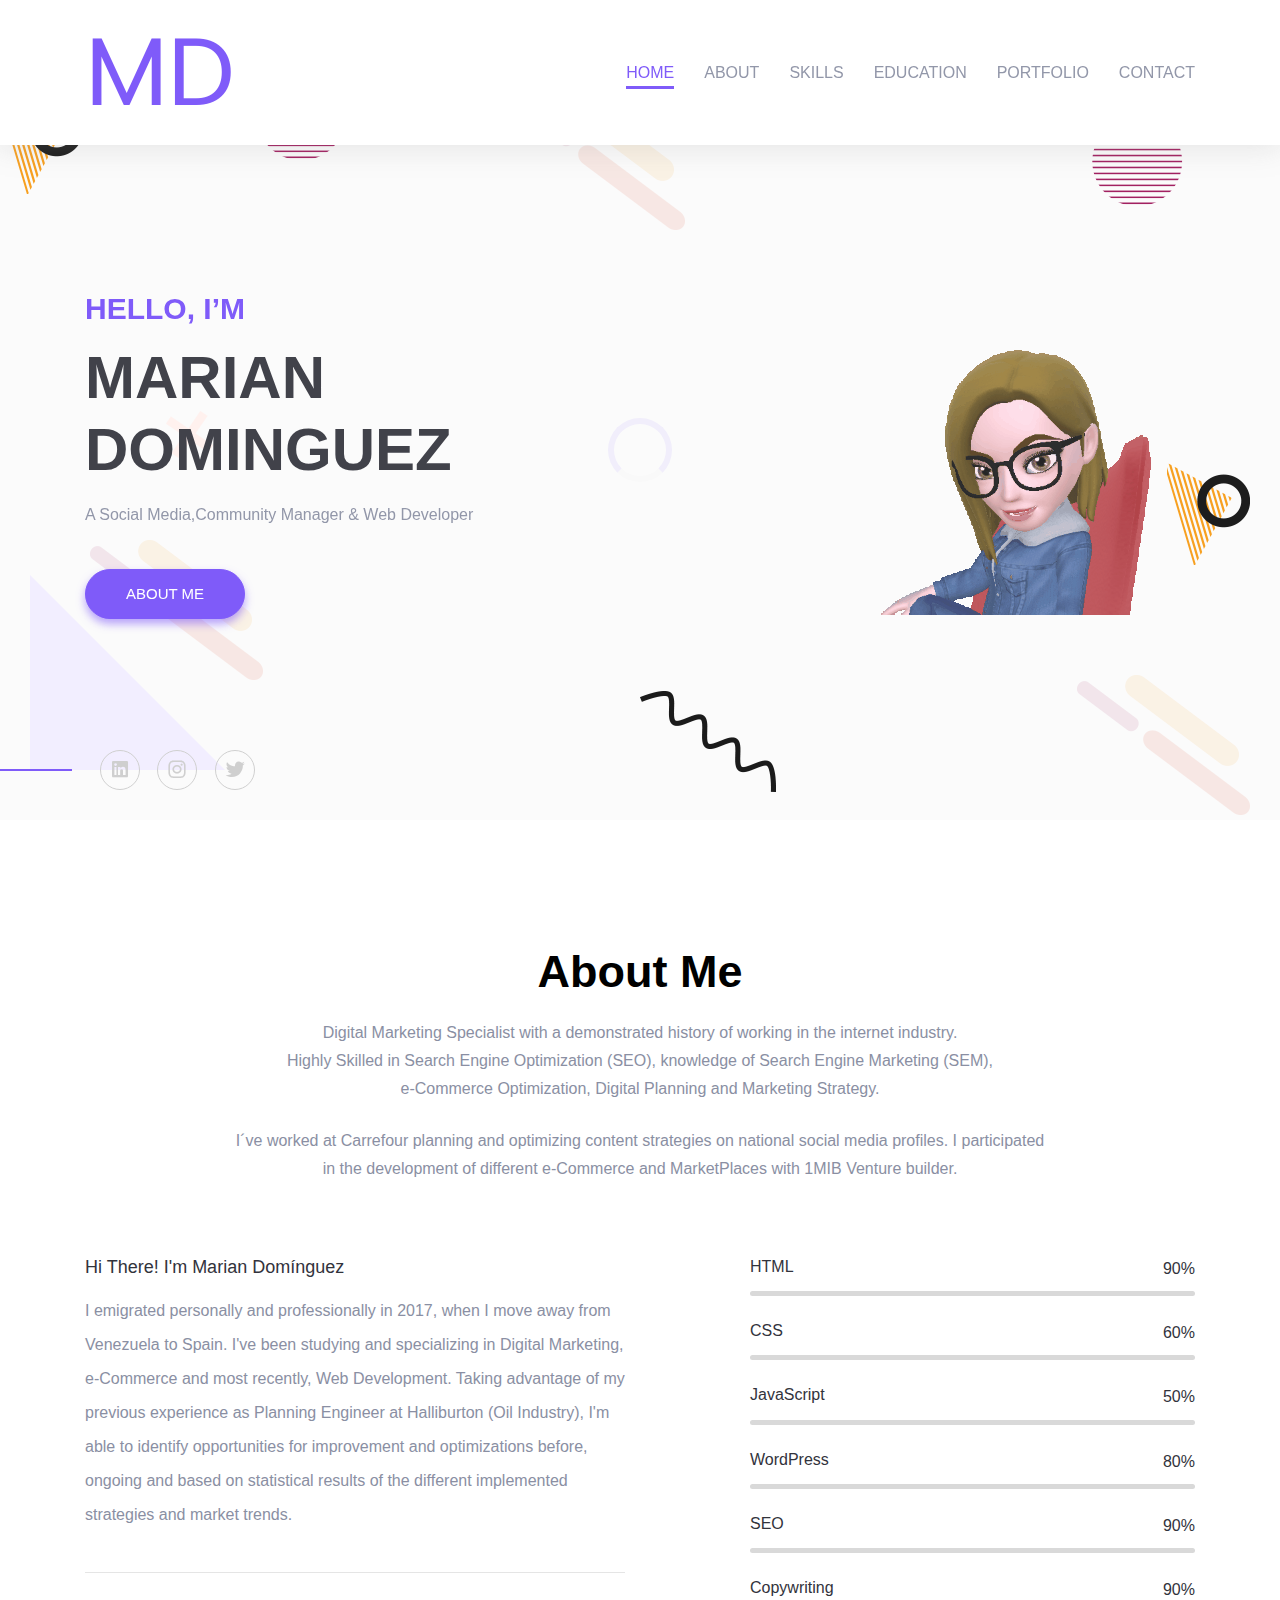
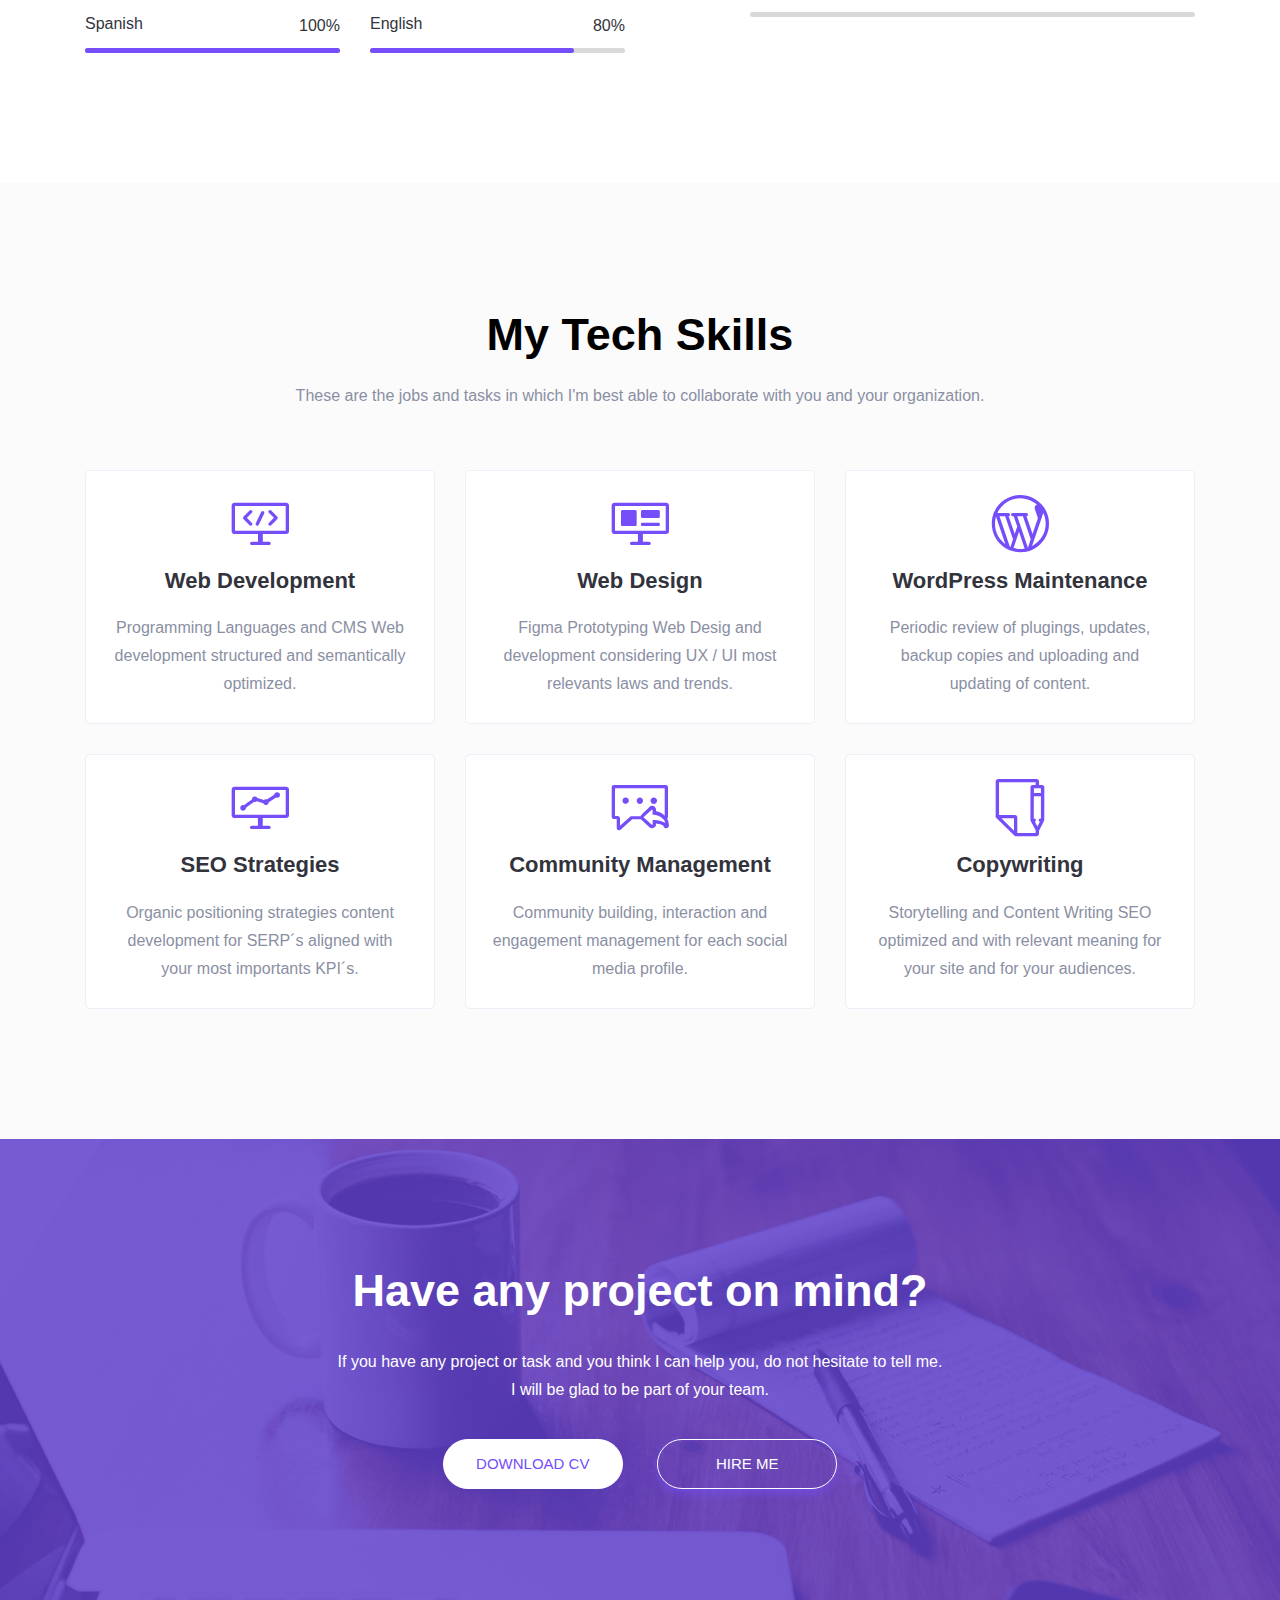
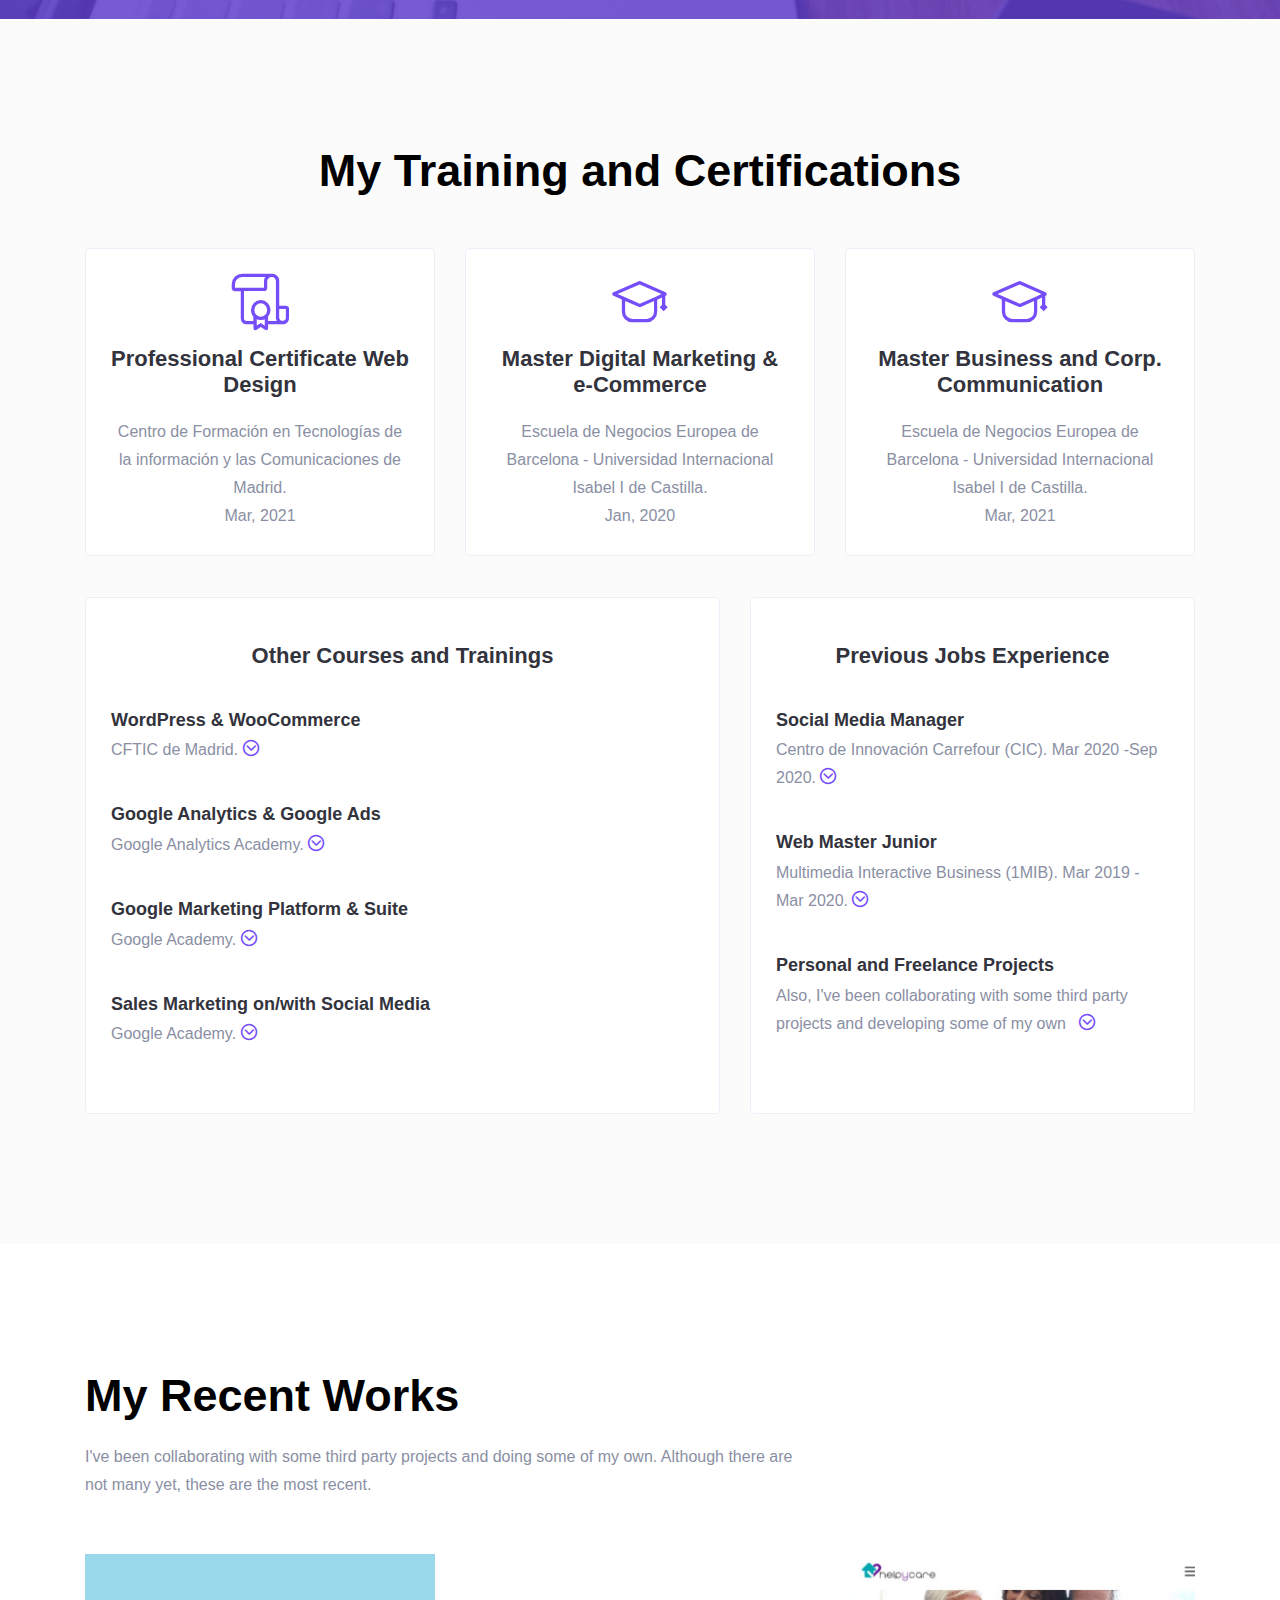
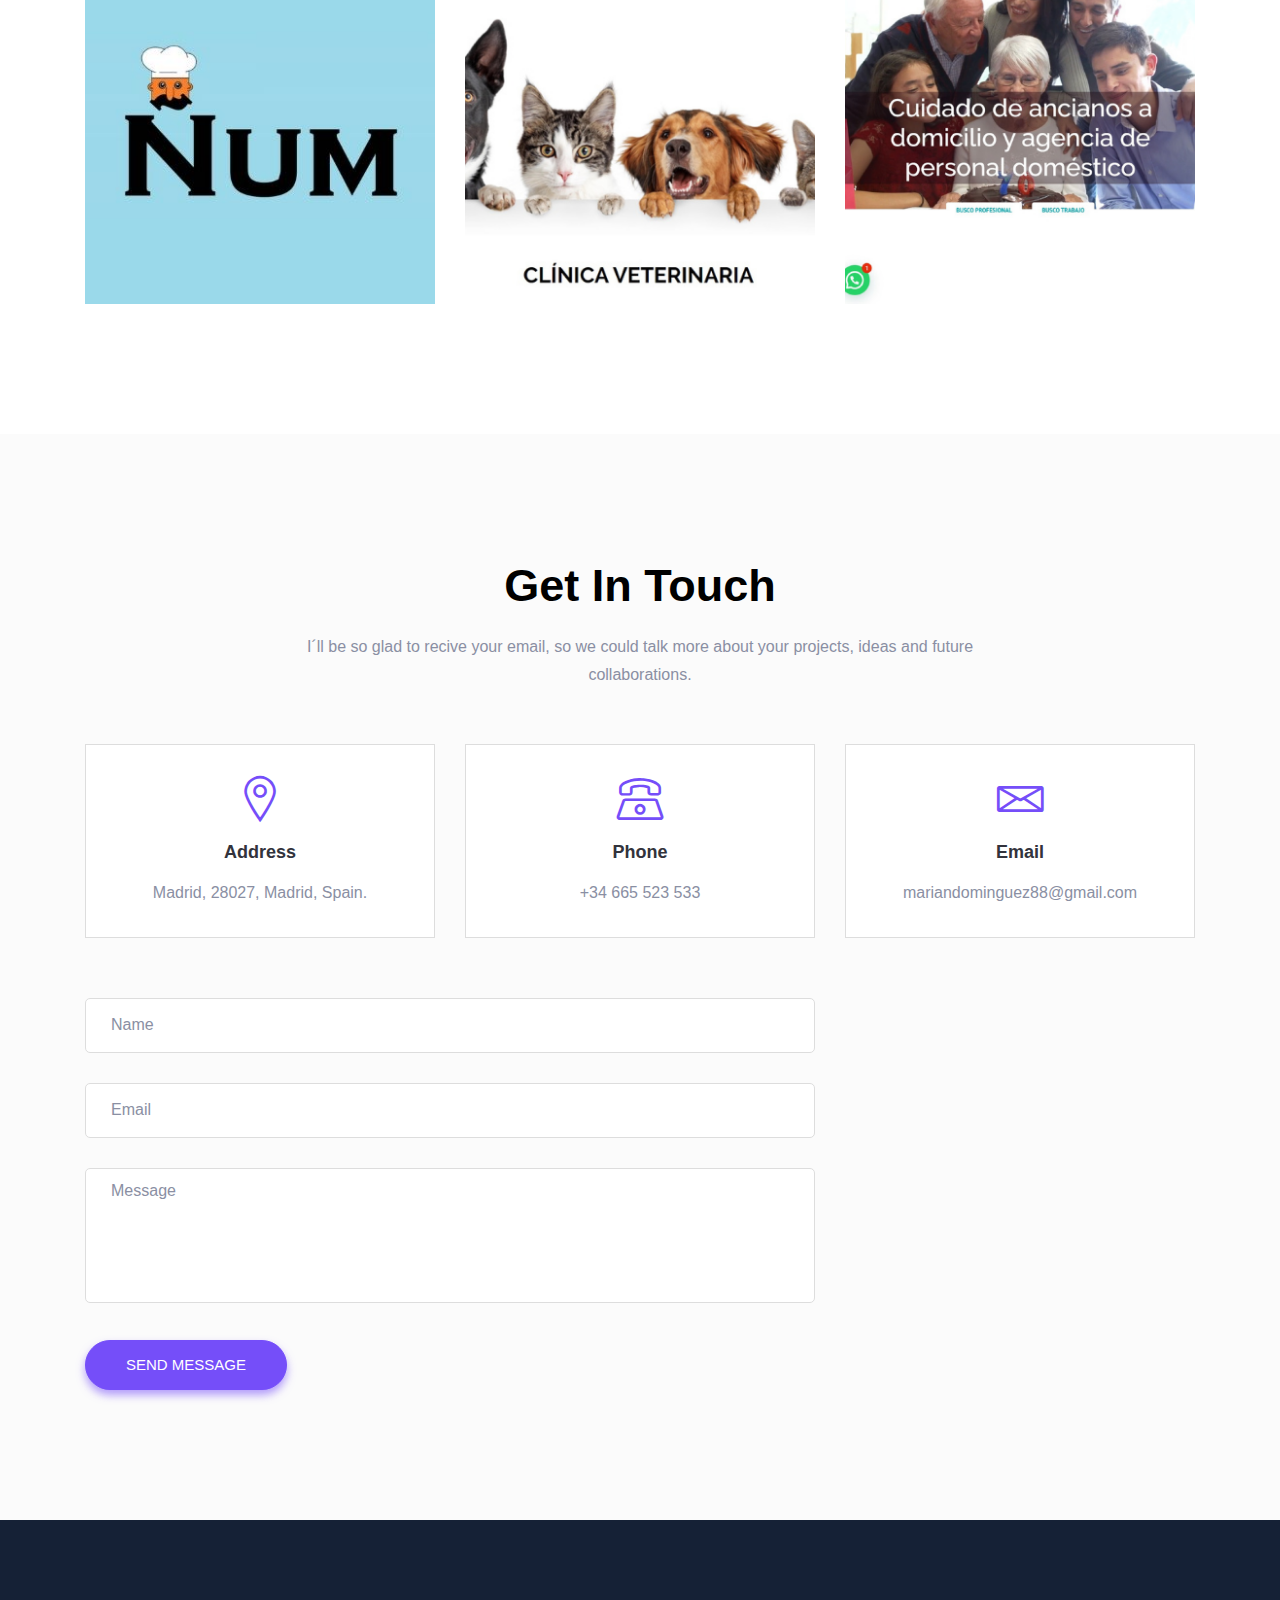
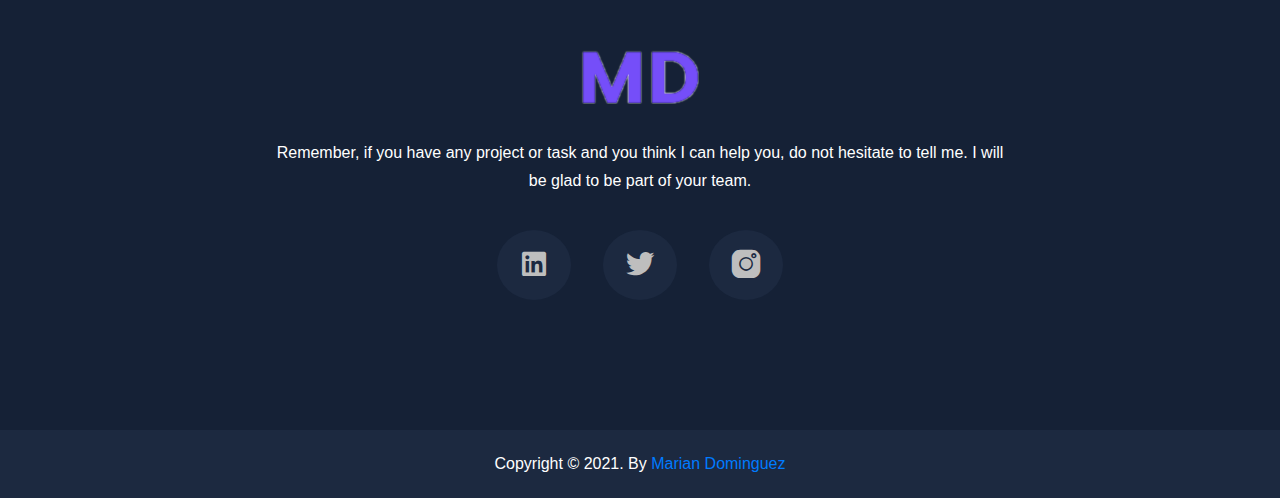
==== commit a41ce317: "Corregidos recent works" ====
--- a/index.html
+++ b/index.html
@@ -667,7 +667,7 @@
                 <div class="col-lg-4 col-md-6 col-sm-6">
                     <div class="single-work text-center mt-30">
                         <div class="work-image">
-                            <img src="assets/images/work/Oncovet/Oncovet Guatemala.png" alt="work">
+                            <img src="assets/images/work/Oncovet/Oncovet-Guatemala.png" alt="work">
                         </div>
                         <div class="work-overlay">
                             <div class="work-content">
@@ -690,7 +690,7 @@
                                 <h3 class="work-title">HelpyCare</h3>
                                 <ul>
                                     <!-- <li><a class="image-popup" href="assets/images/work/w-3.jpg"><i class="lni-plus"></i></a></li> -->
-                                    <li><a href="https://helpycare.com/"><i class="lni-link" data-target="_blank"></i></a></li>
+                                    <li><a href="https://helpycare.com/" target="_blank"><i class="lni-link"></i></a></li>
                                 </ul>
                             </div>
                         </div>
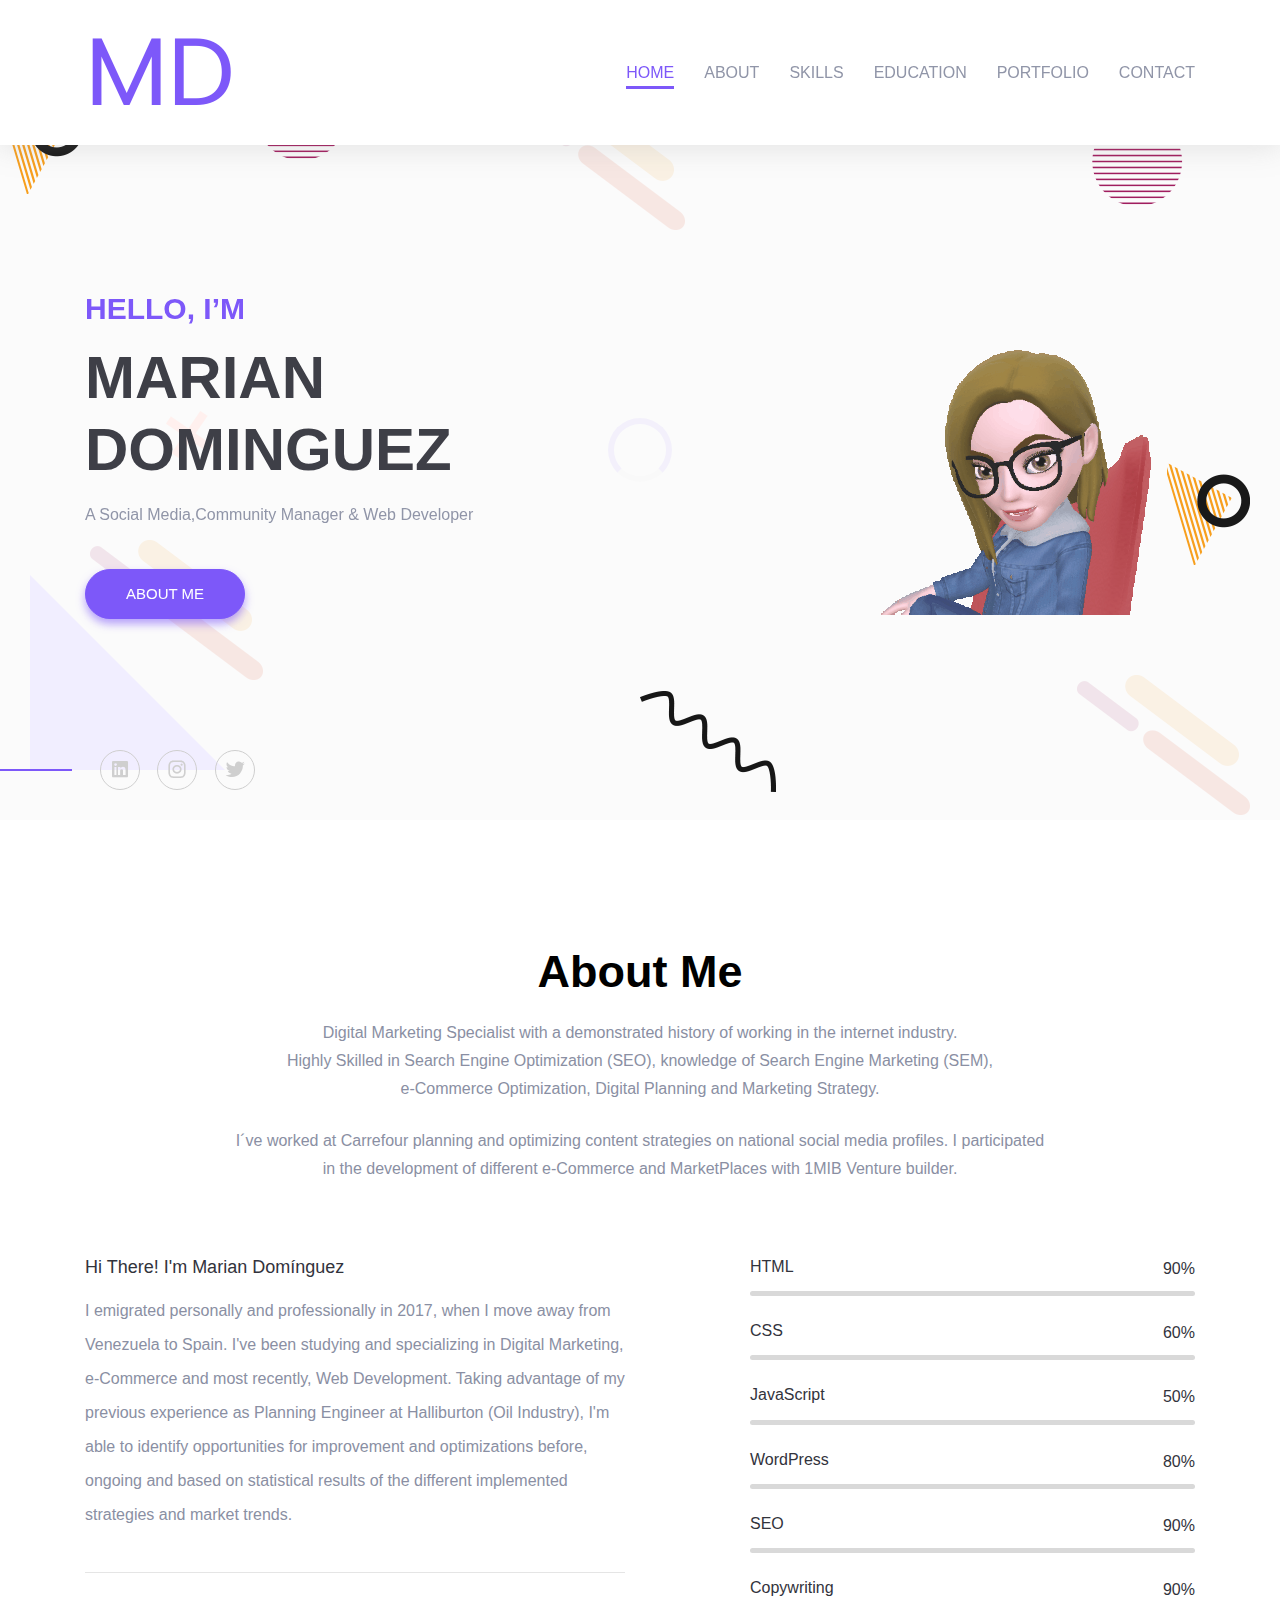
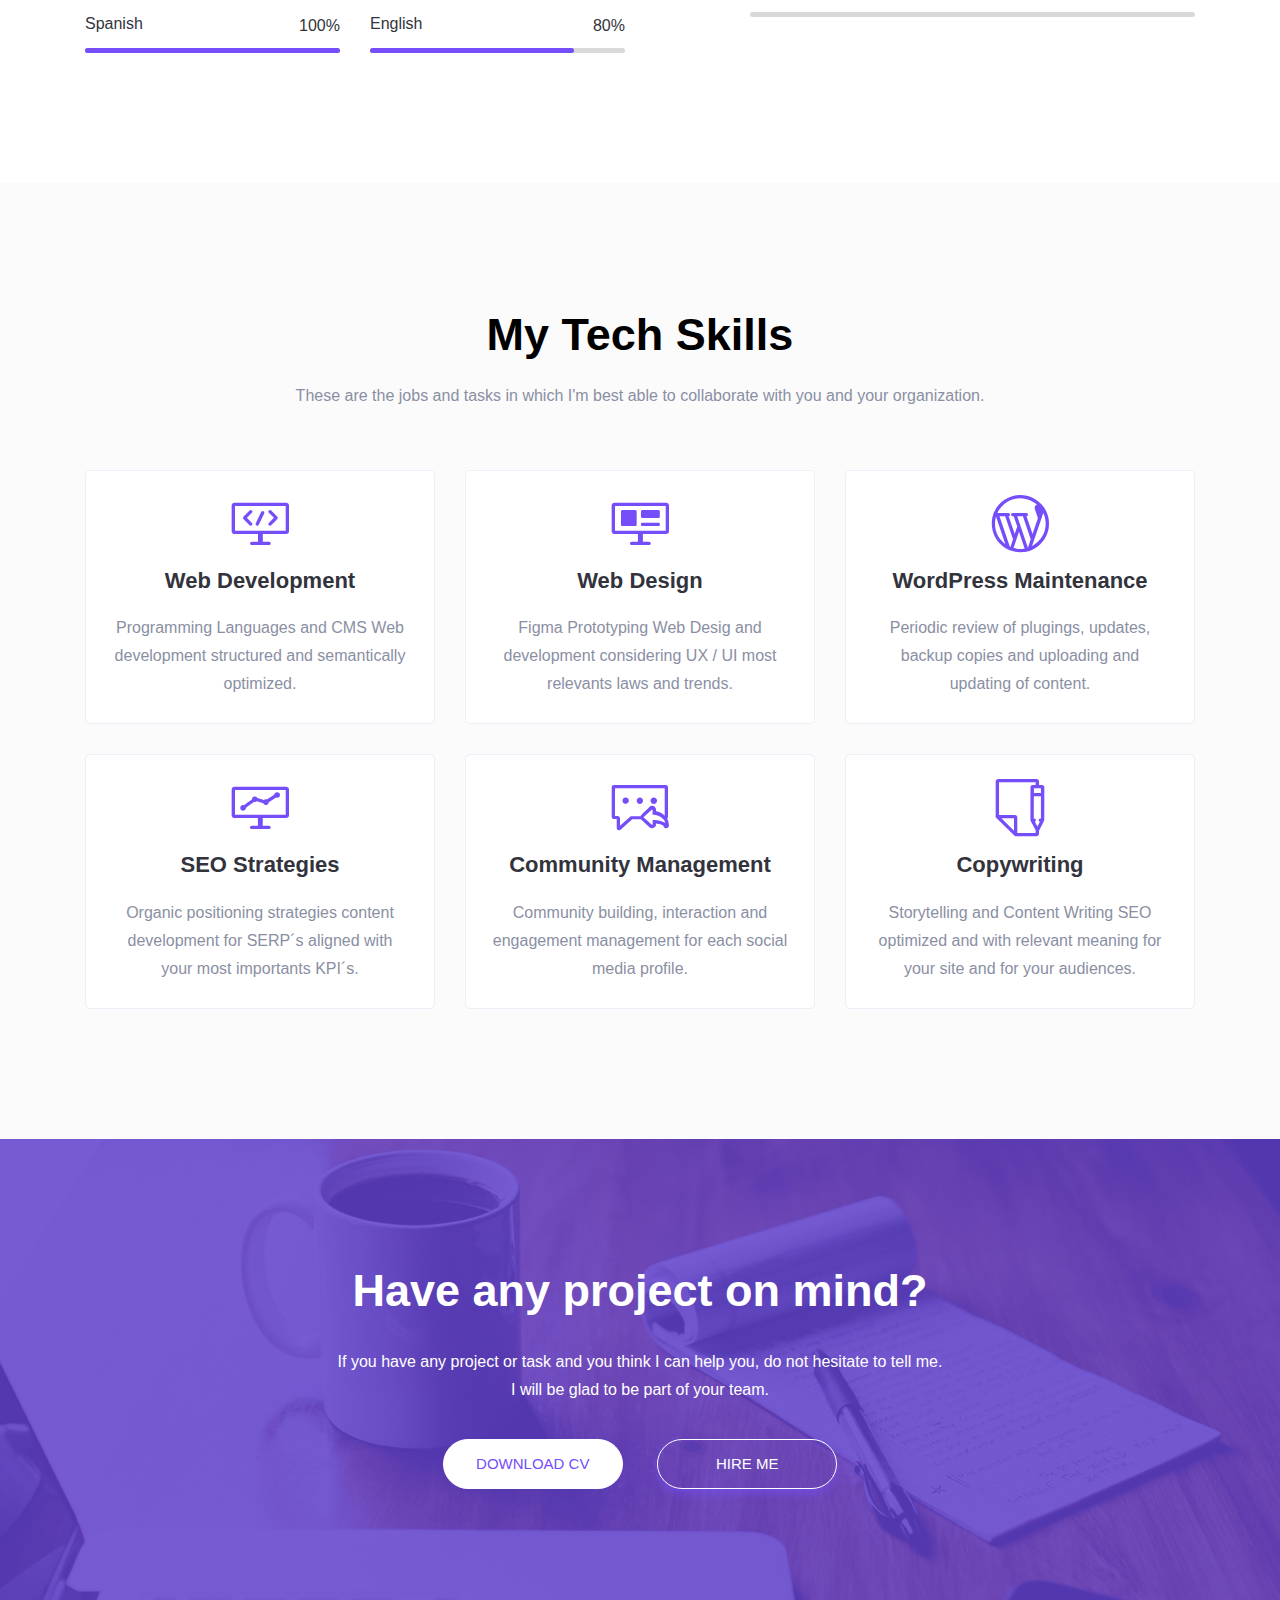
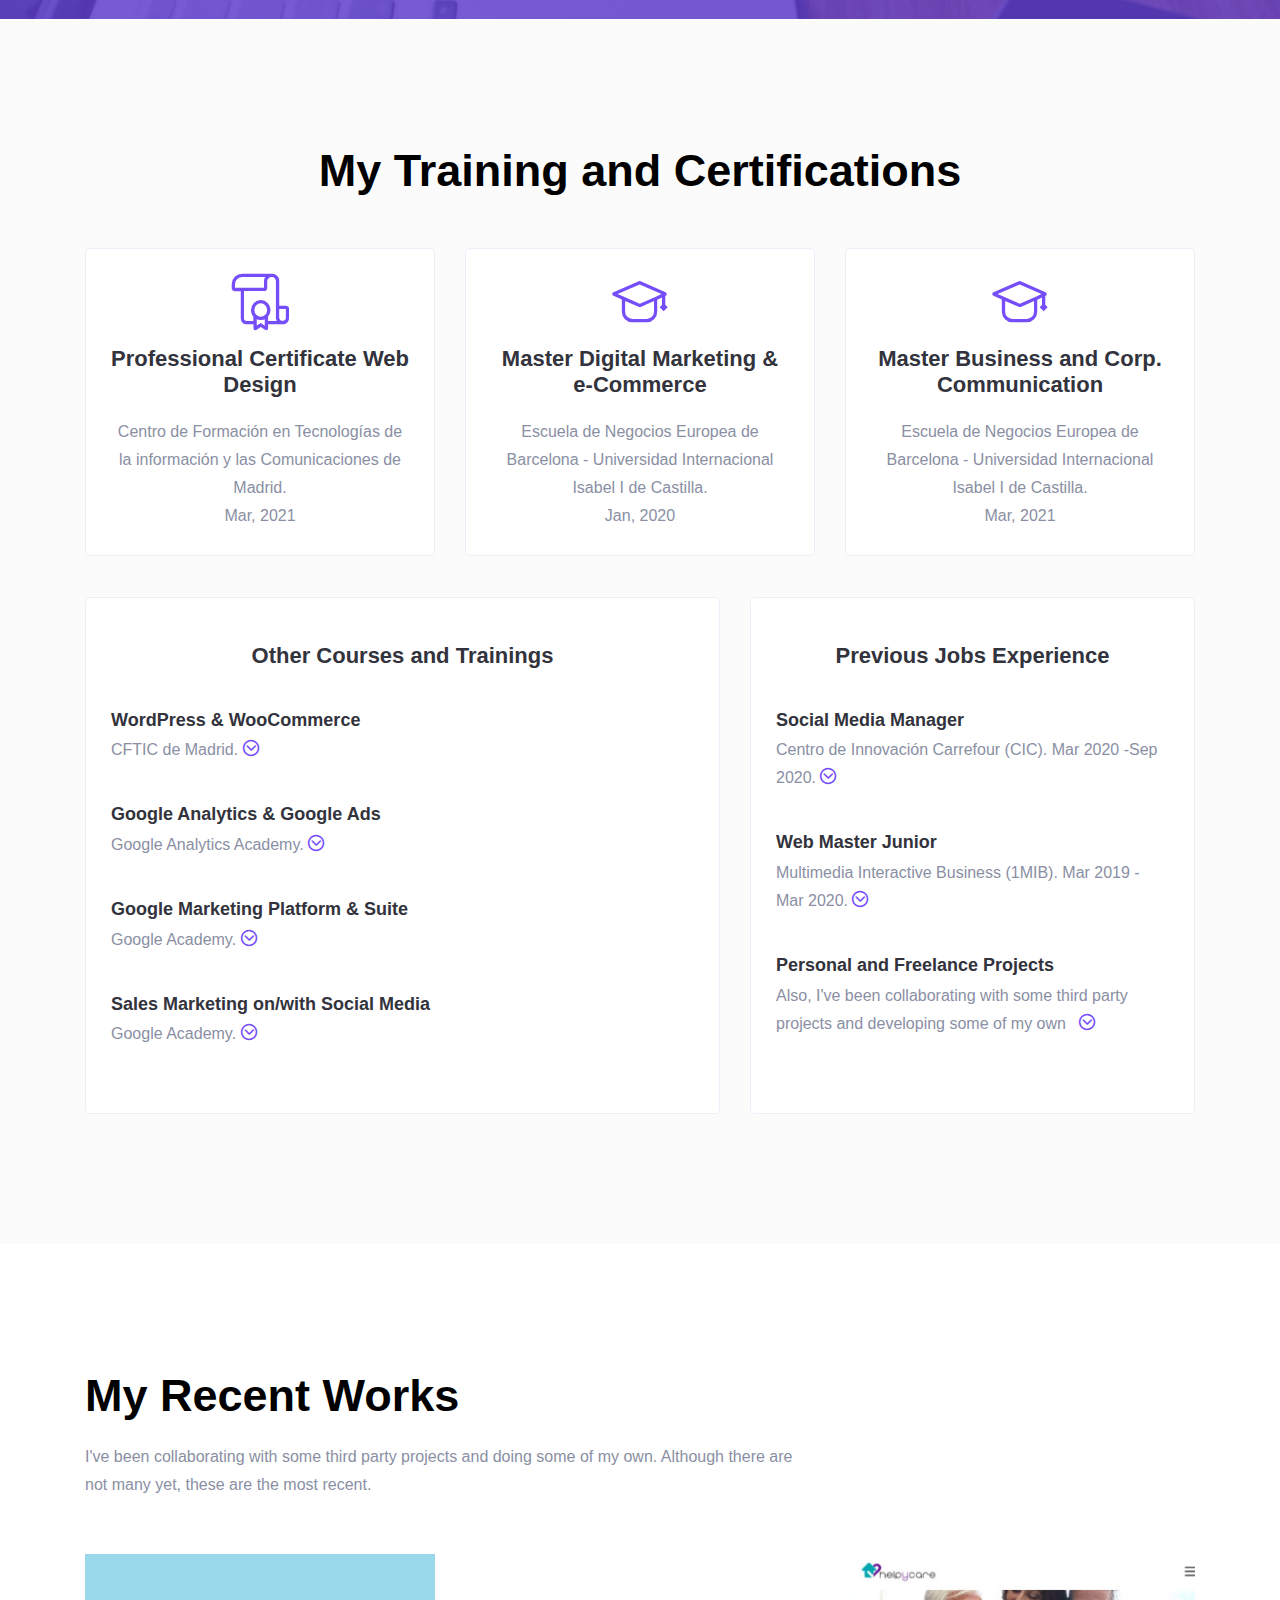
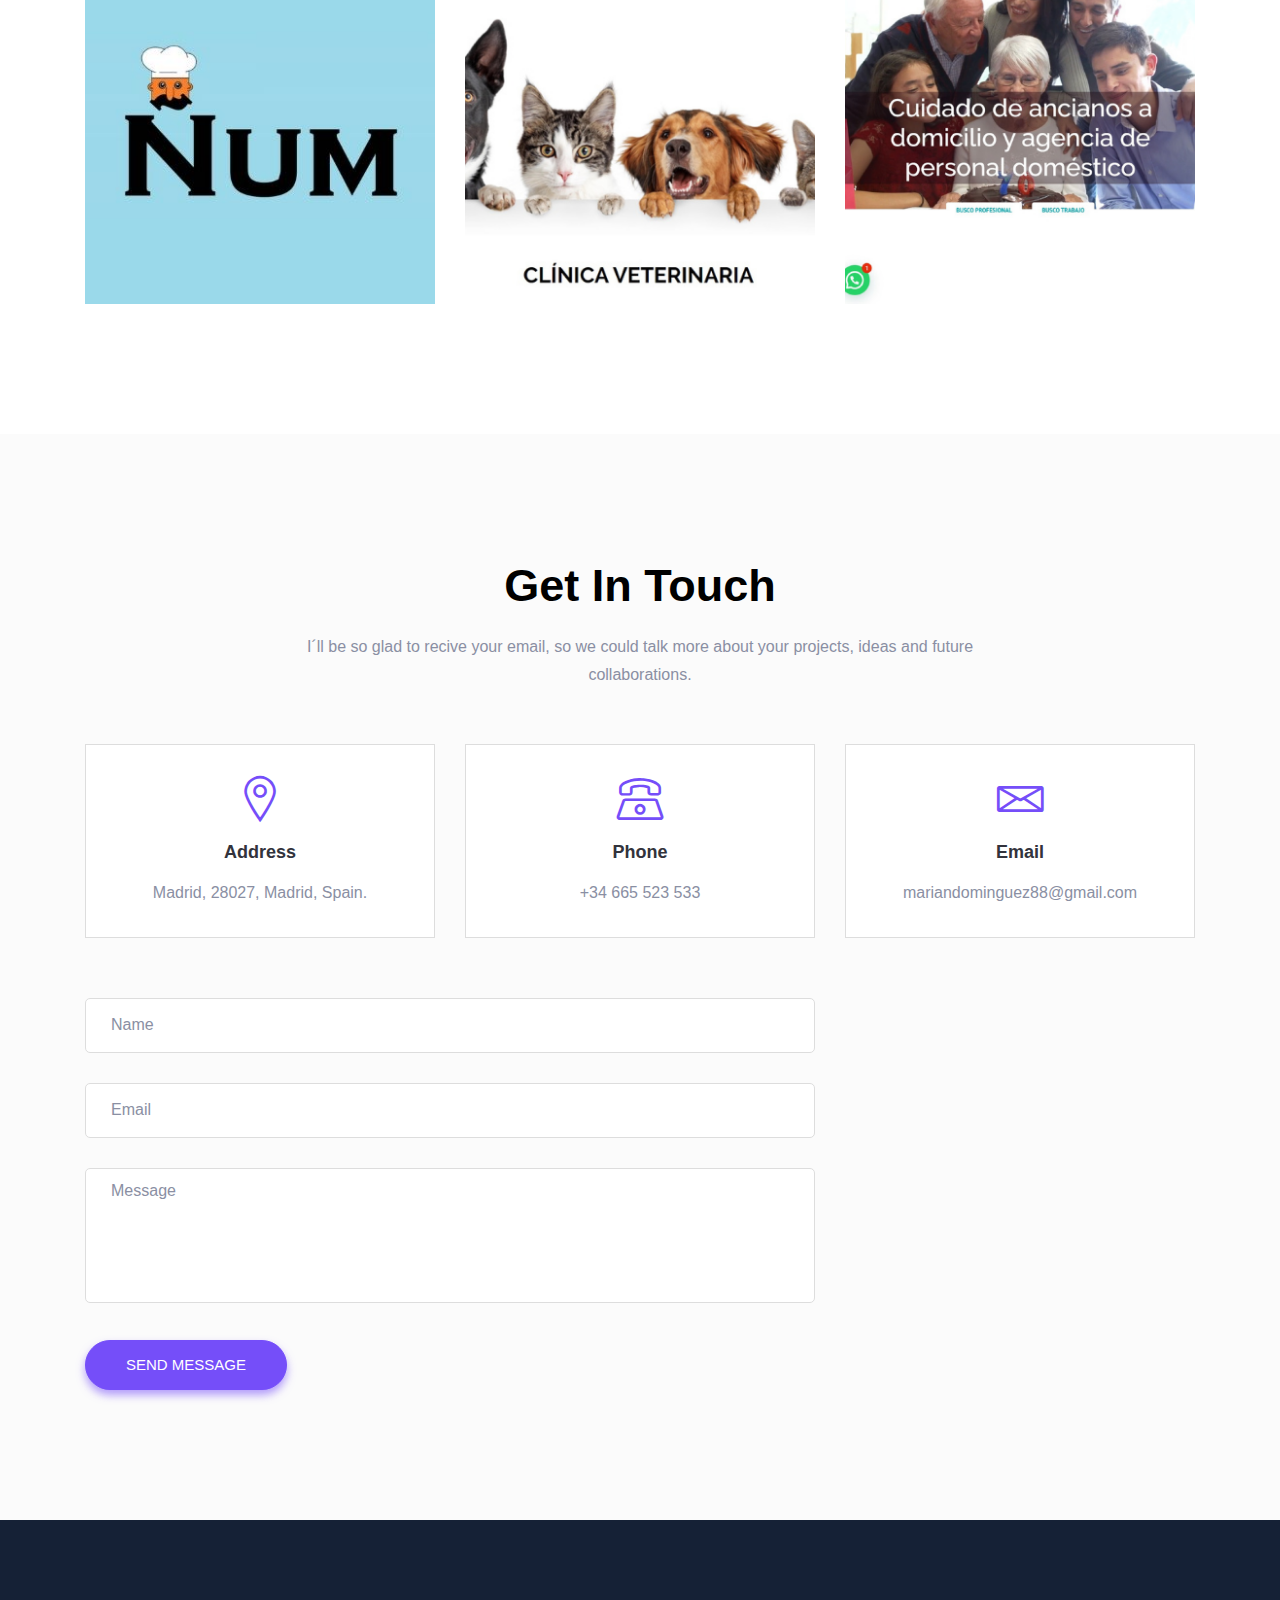
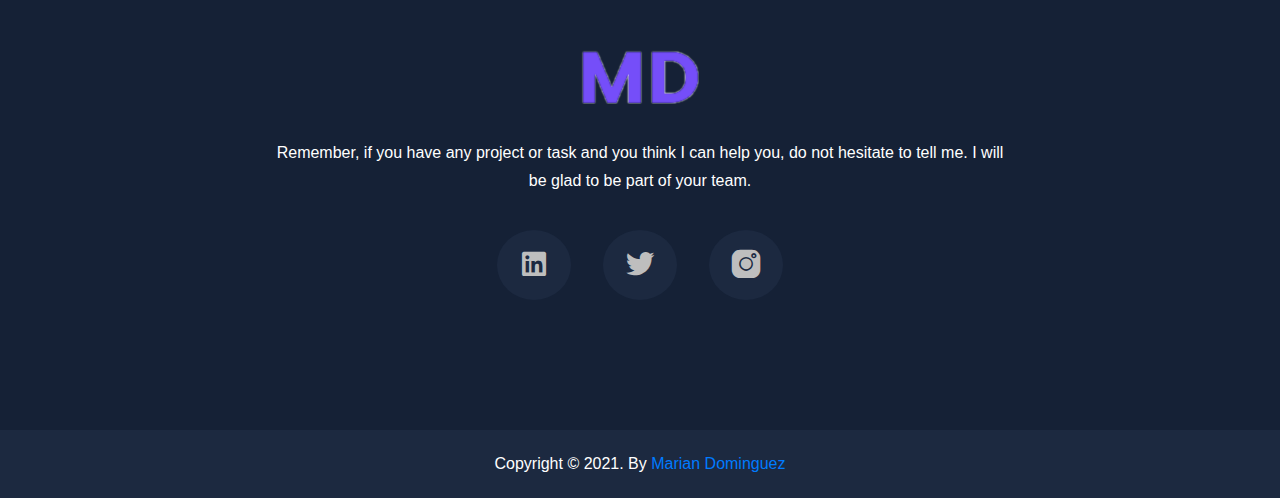
==== commit 1638e2d9: "Probando servidor de email" ====
--- a/index.html
+++ b/index.html
@@ -963,7 +963,7 @@
             <div class="row">
                 <div class="col-lg-8">
                     <div class="contact-form pt-30">
-                        <form id="contact-form" action="assets/contact.php">
+                        <form id="contact-form" action="assets/contact.php" method = "mailto:mariandominguez88@gmail.com">
                             <div class="single-form">
                                 <input type="text" name="name" placeholder="Name">
                             </div> <!-- single form -->
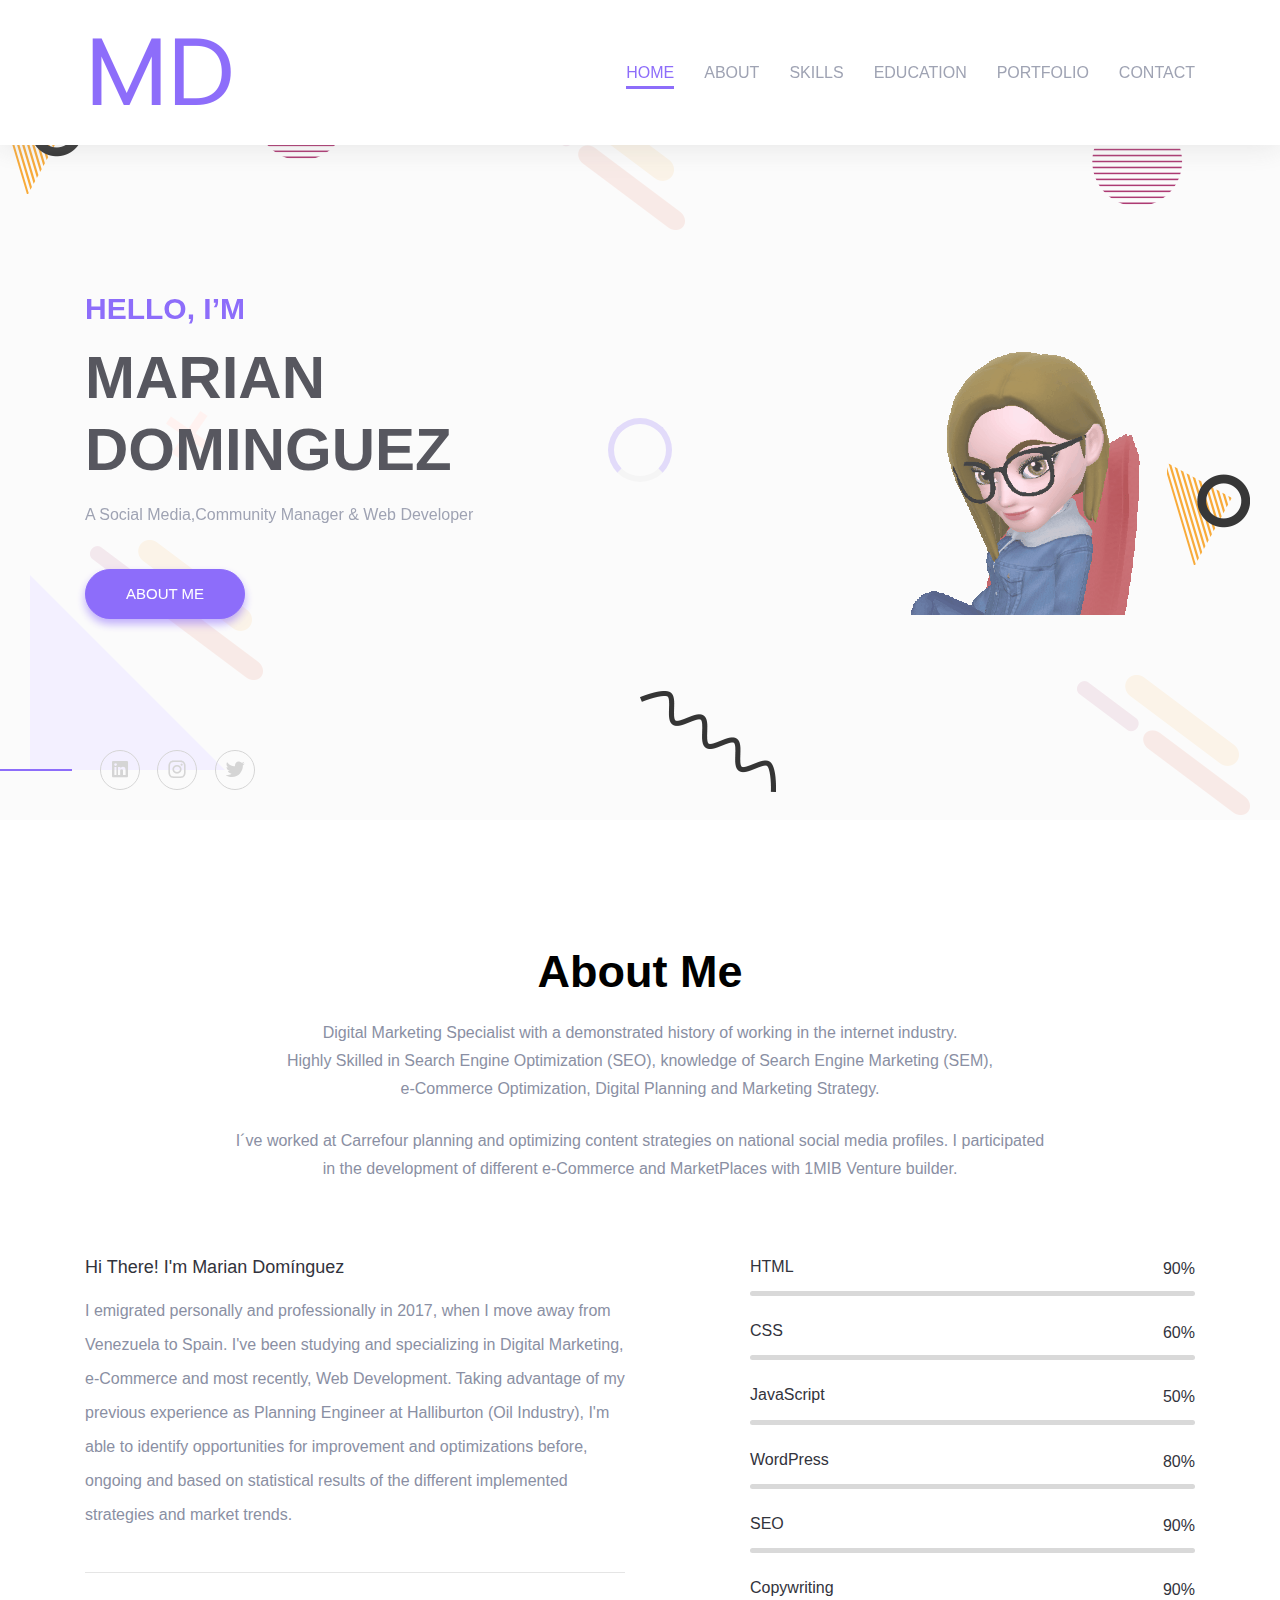
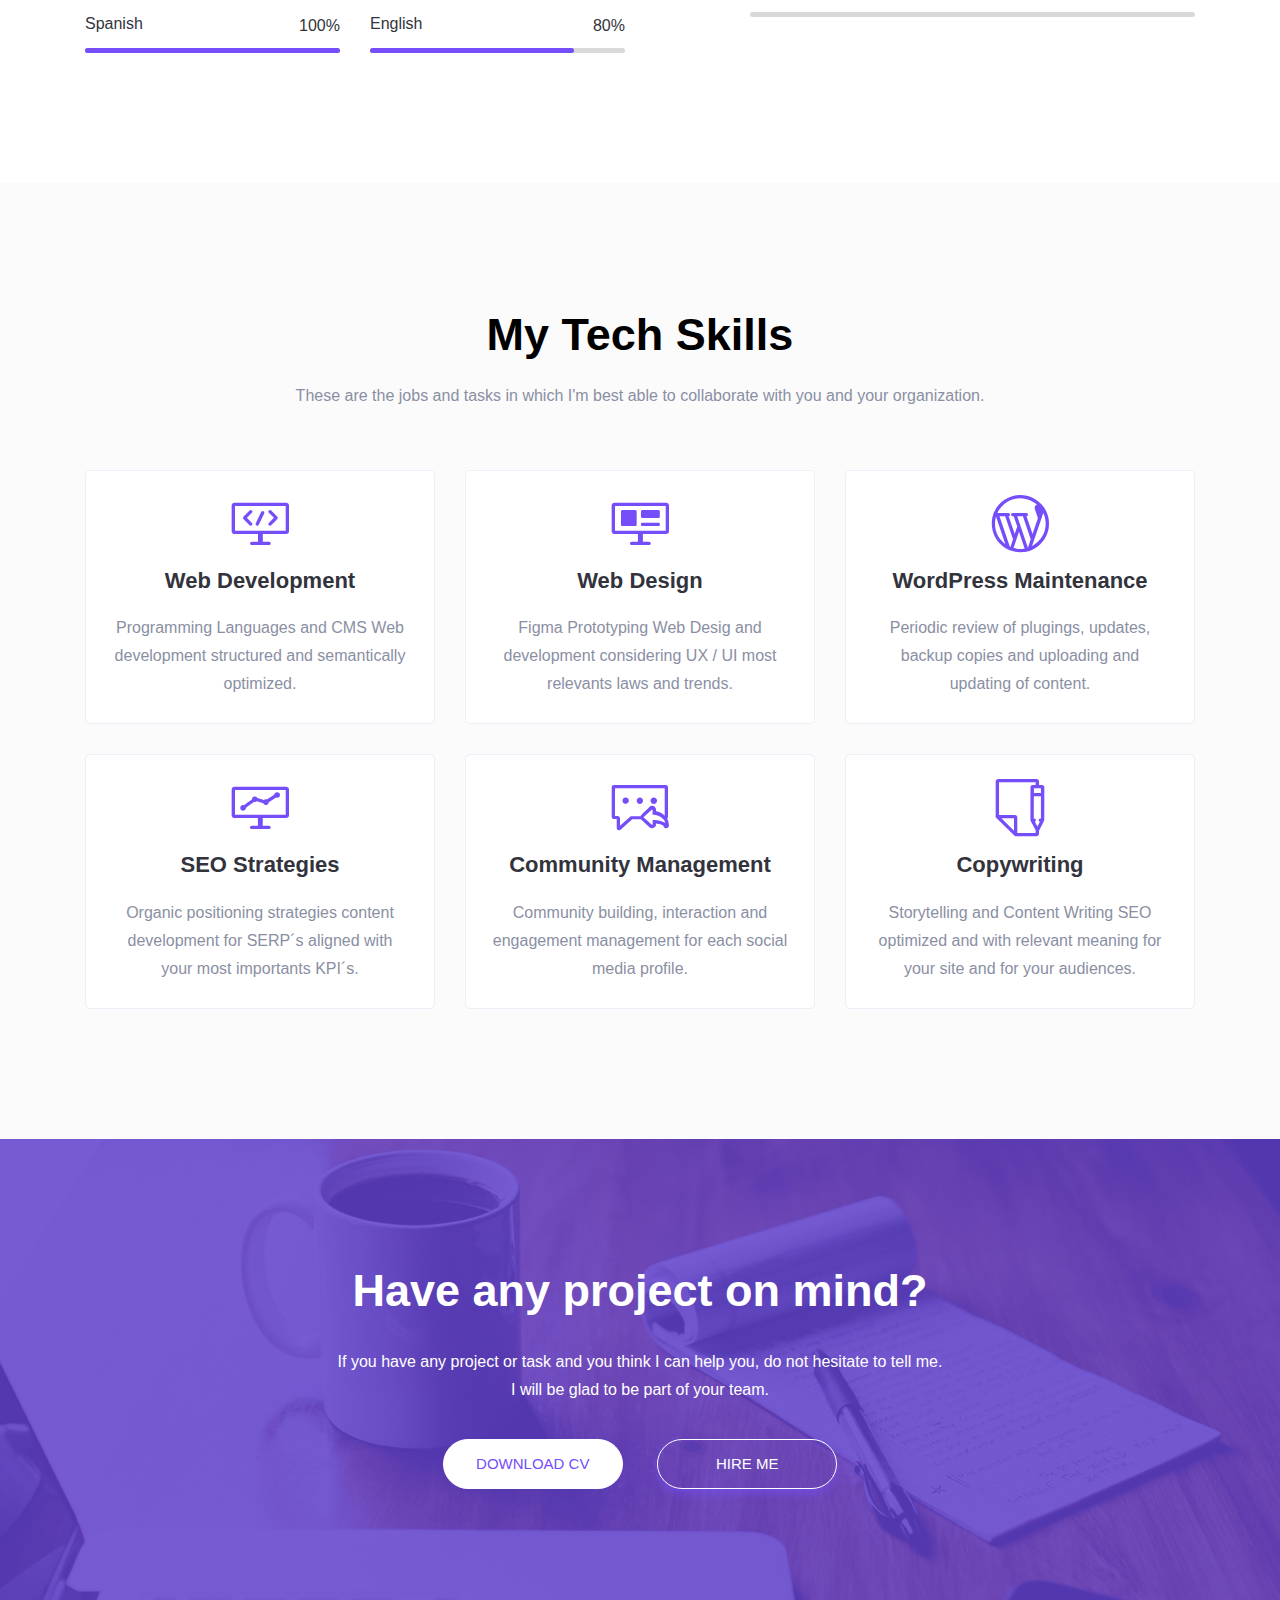
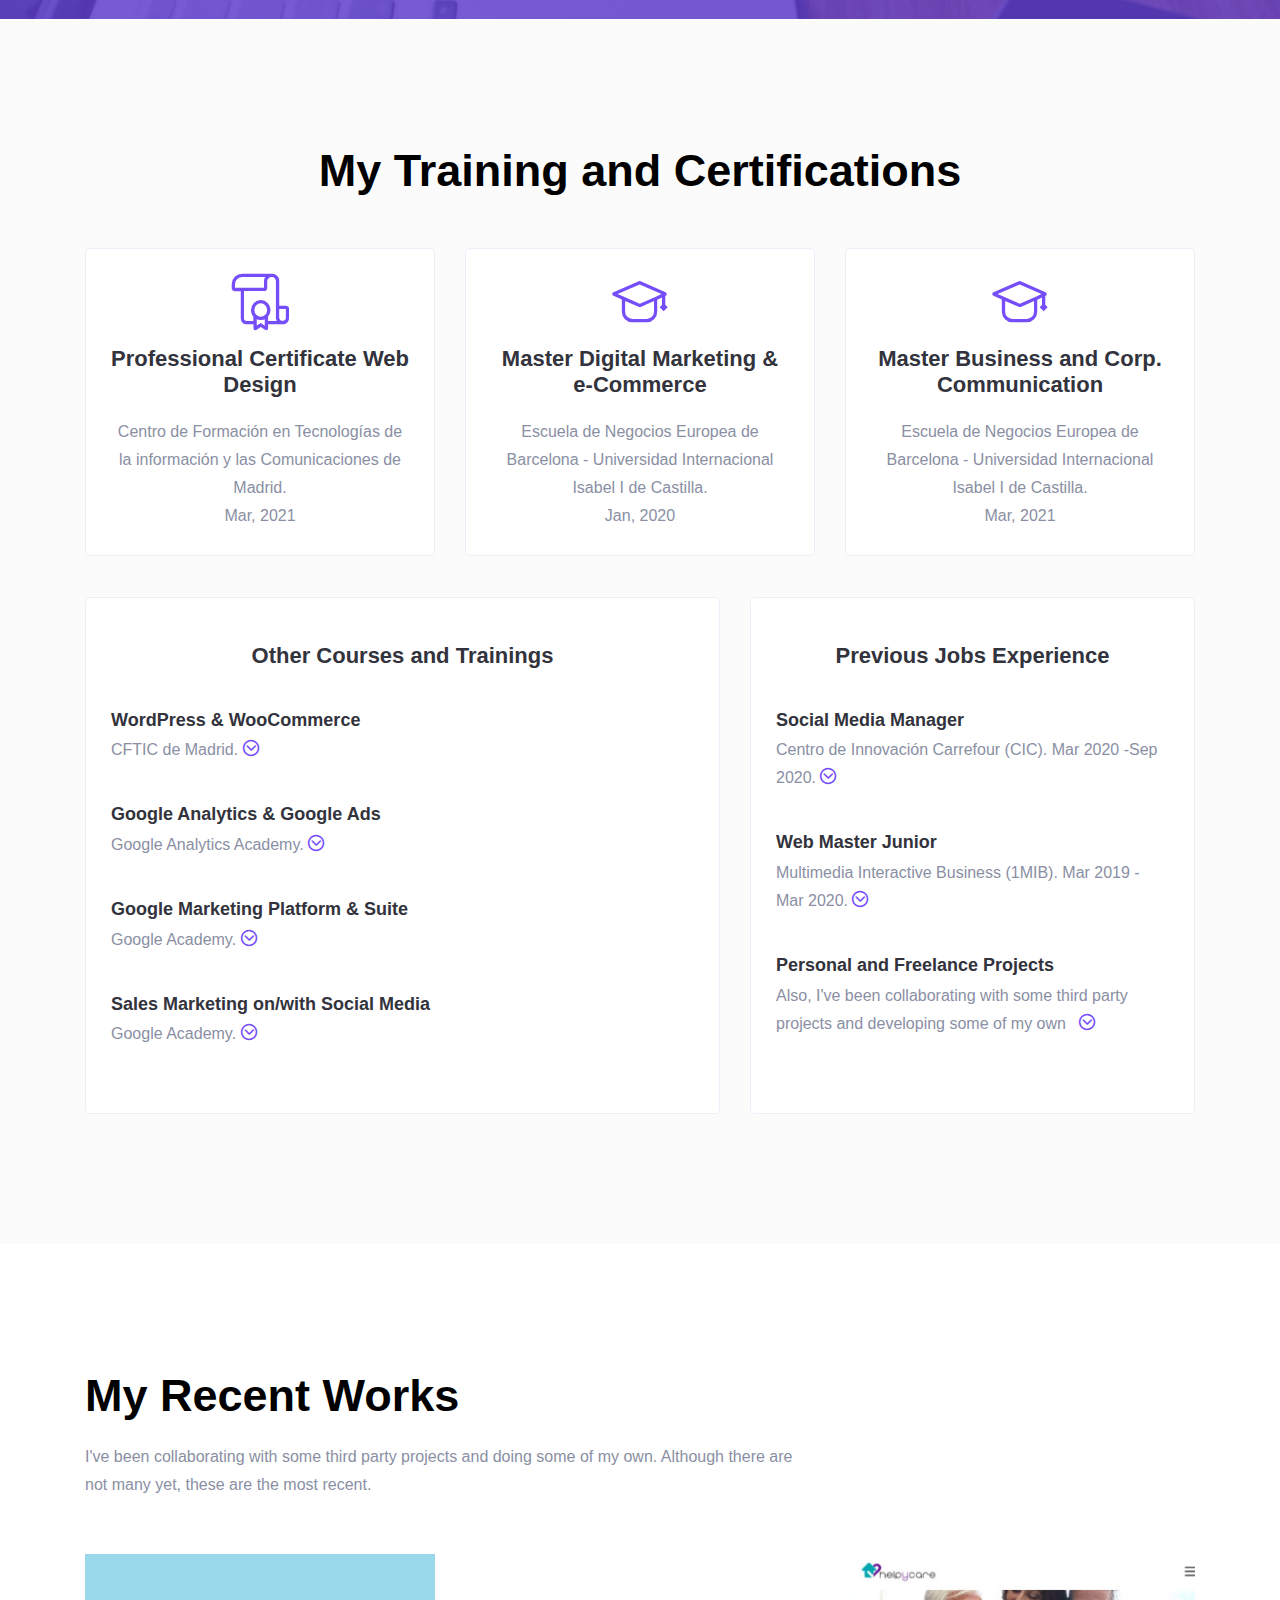
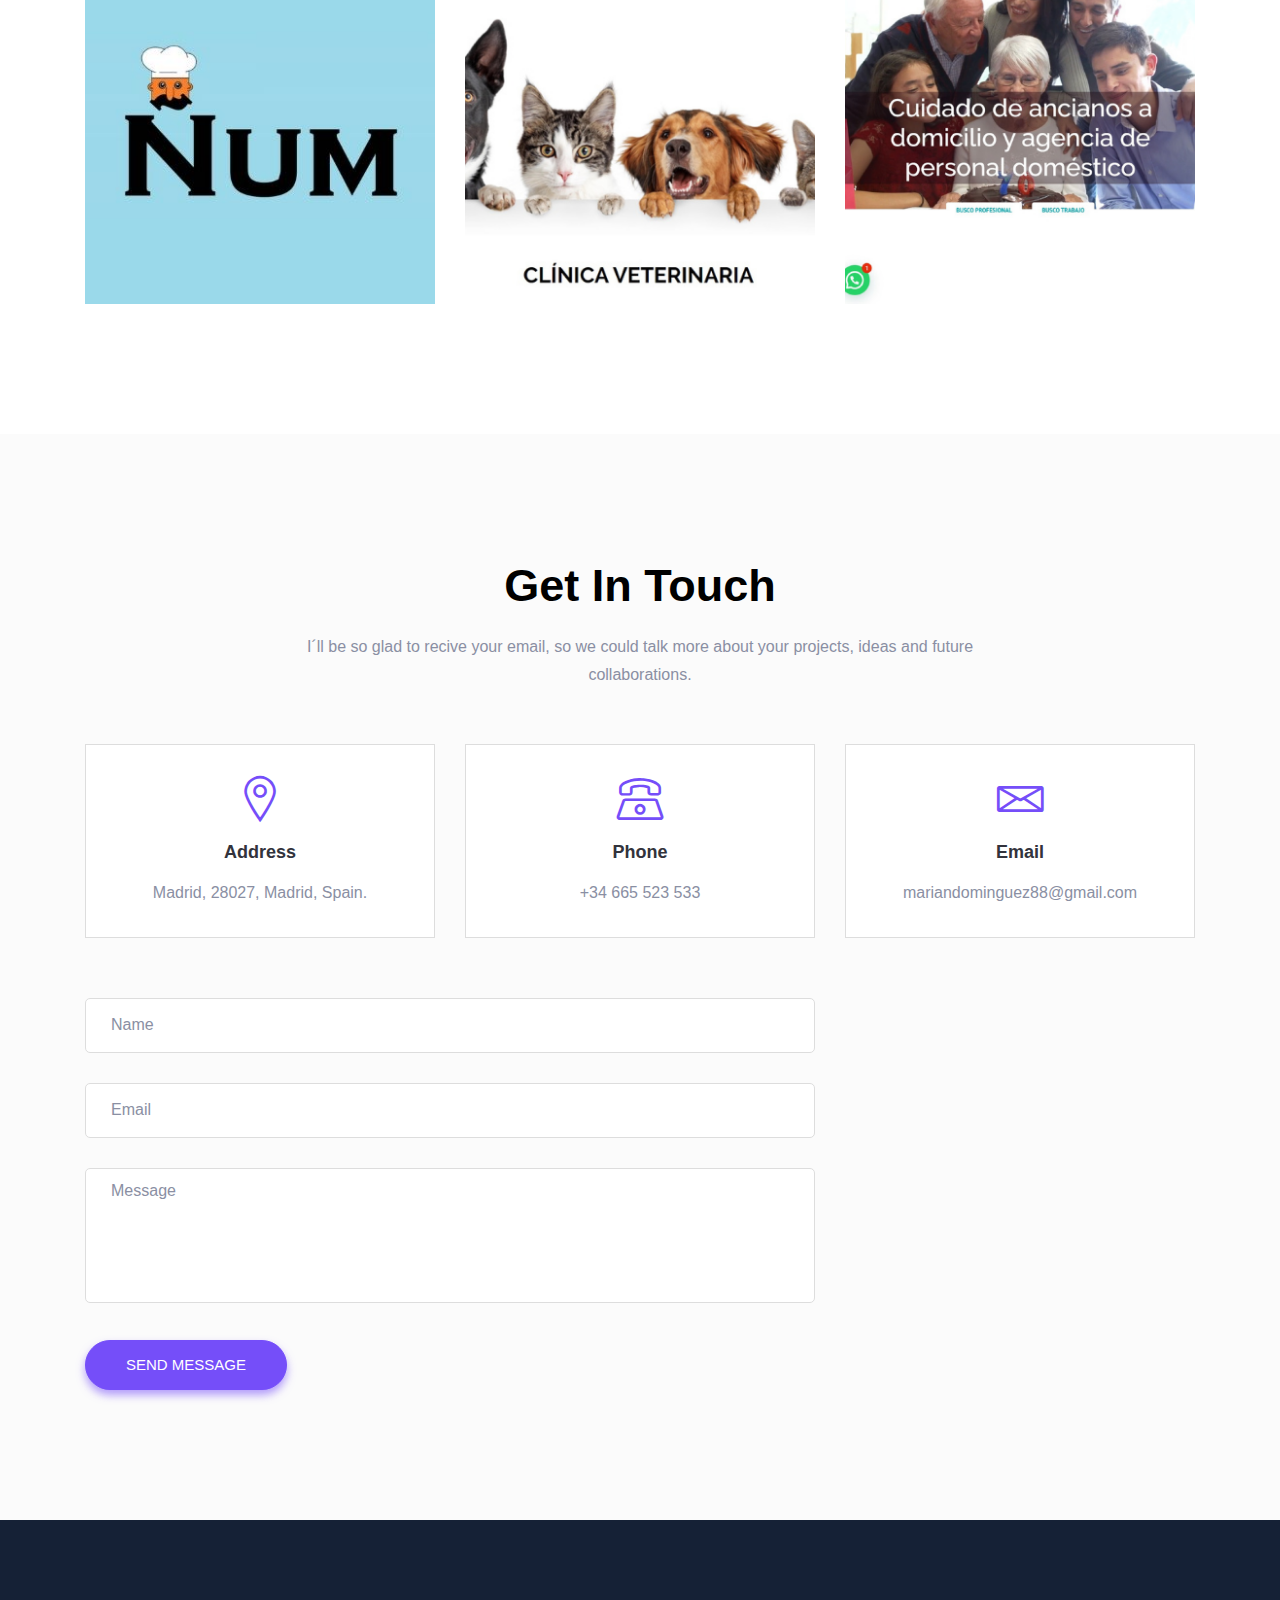
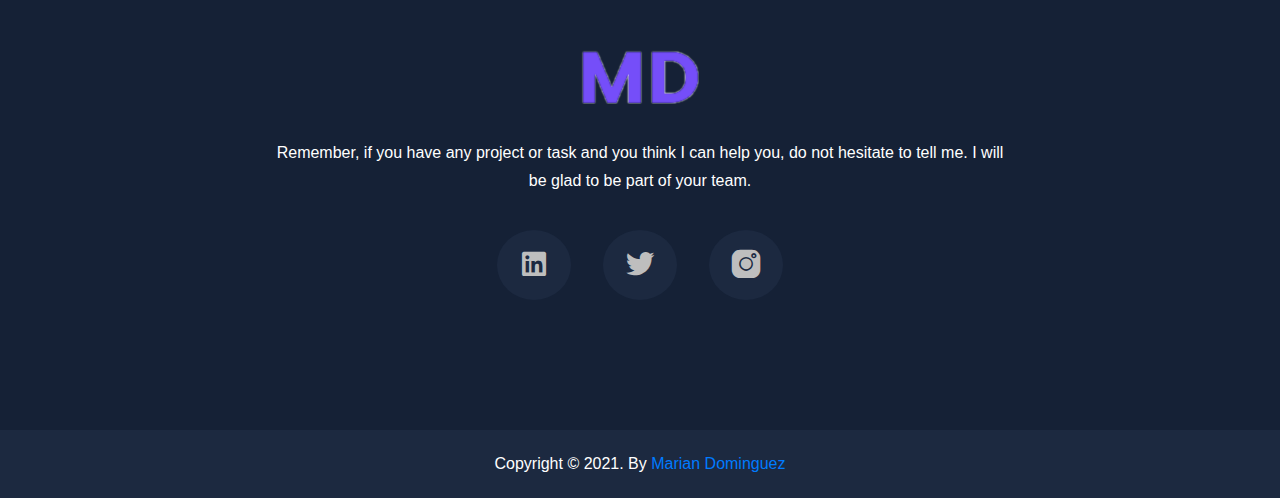
==== commit 0cf00222: "actualizado metodo form" ====
--- a/index.html
+++ b/index.html
@@ -963,7 +963,7 @@
             <div class="row">
                 <div class="col-lg-8">
                     <div class="contact-form pt-30">
-                        <form id="contact-form" action="assets/contact.php" method = "mailto:mariandominguez88@gmail.com">
+                        <form id="contact-form" action="assets/contact.php" method="mailto:mariandominguez88@gmail.com">
                             <div class="single-form">
                                 <input type="text" name="name" placeholder="Name">
                             </div> <!-- single form -->
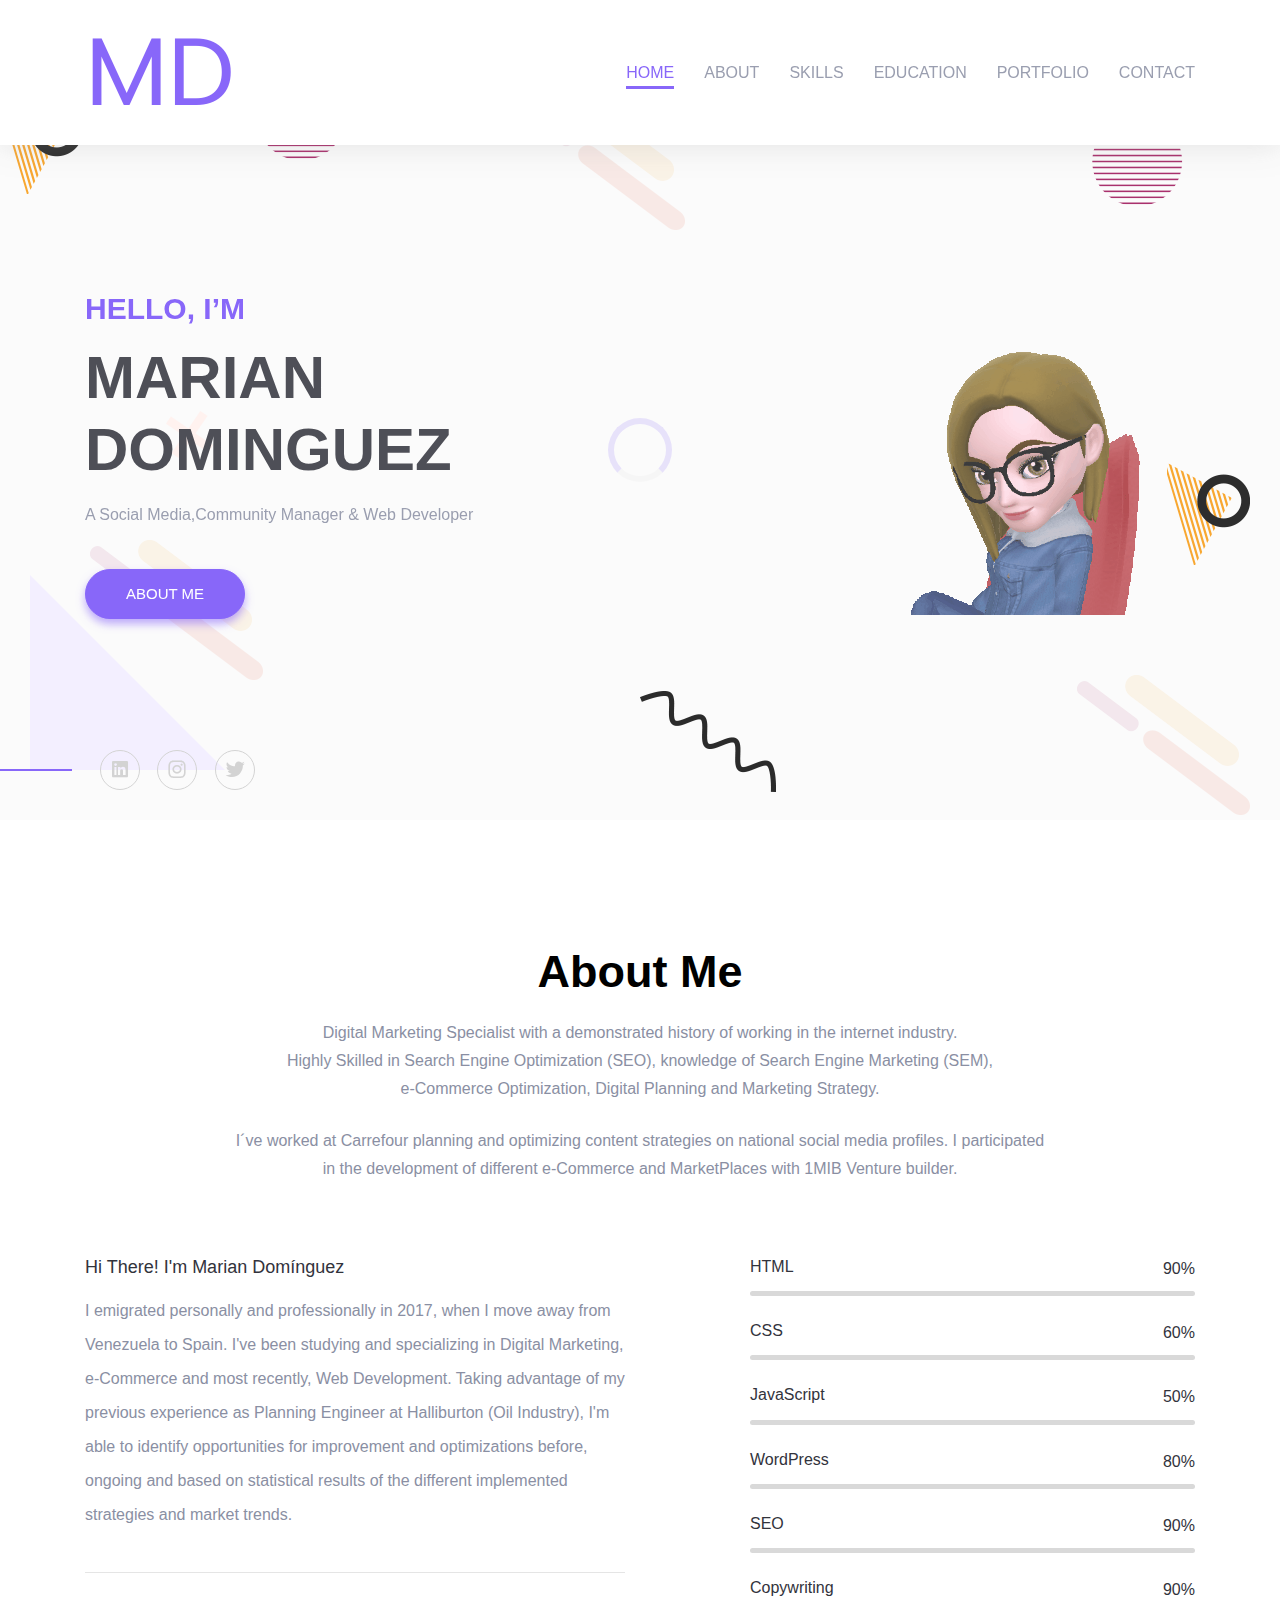
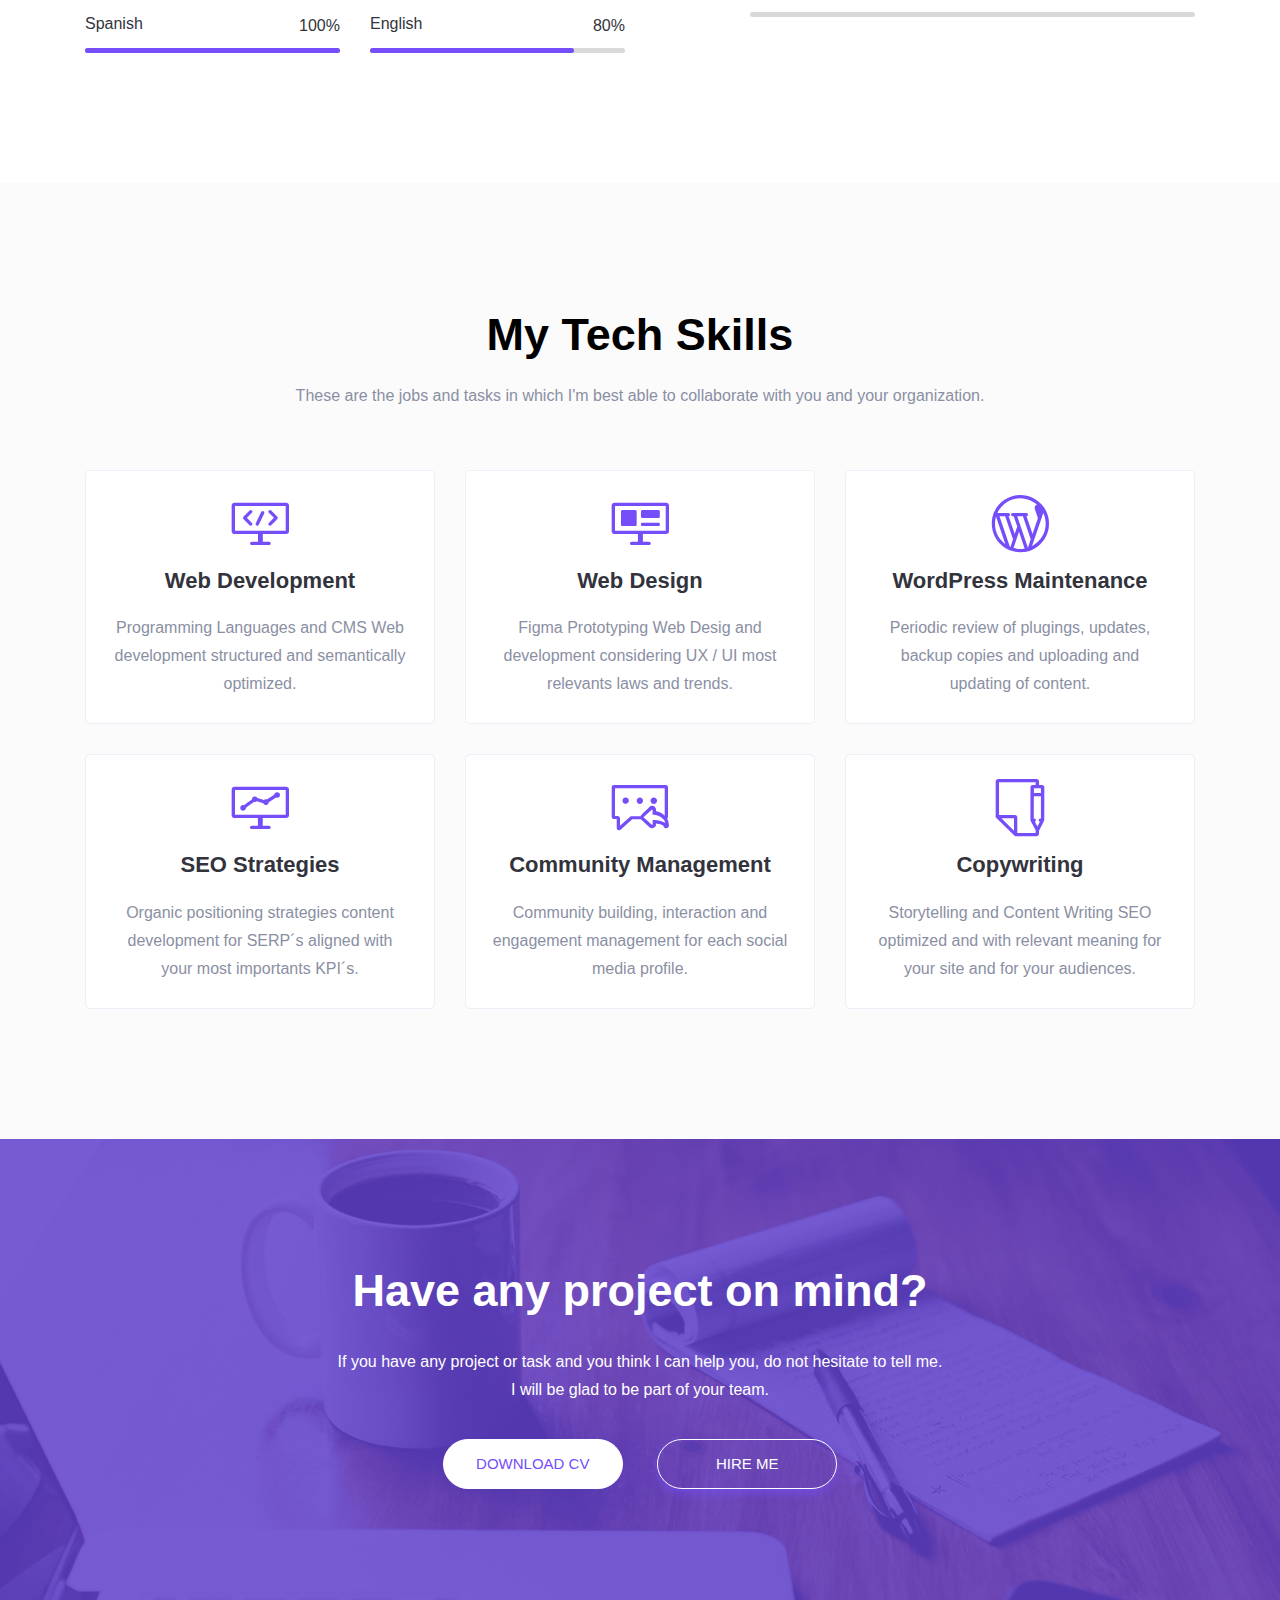
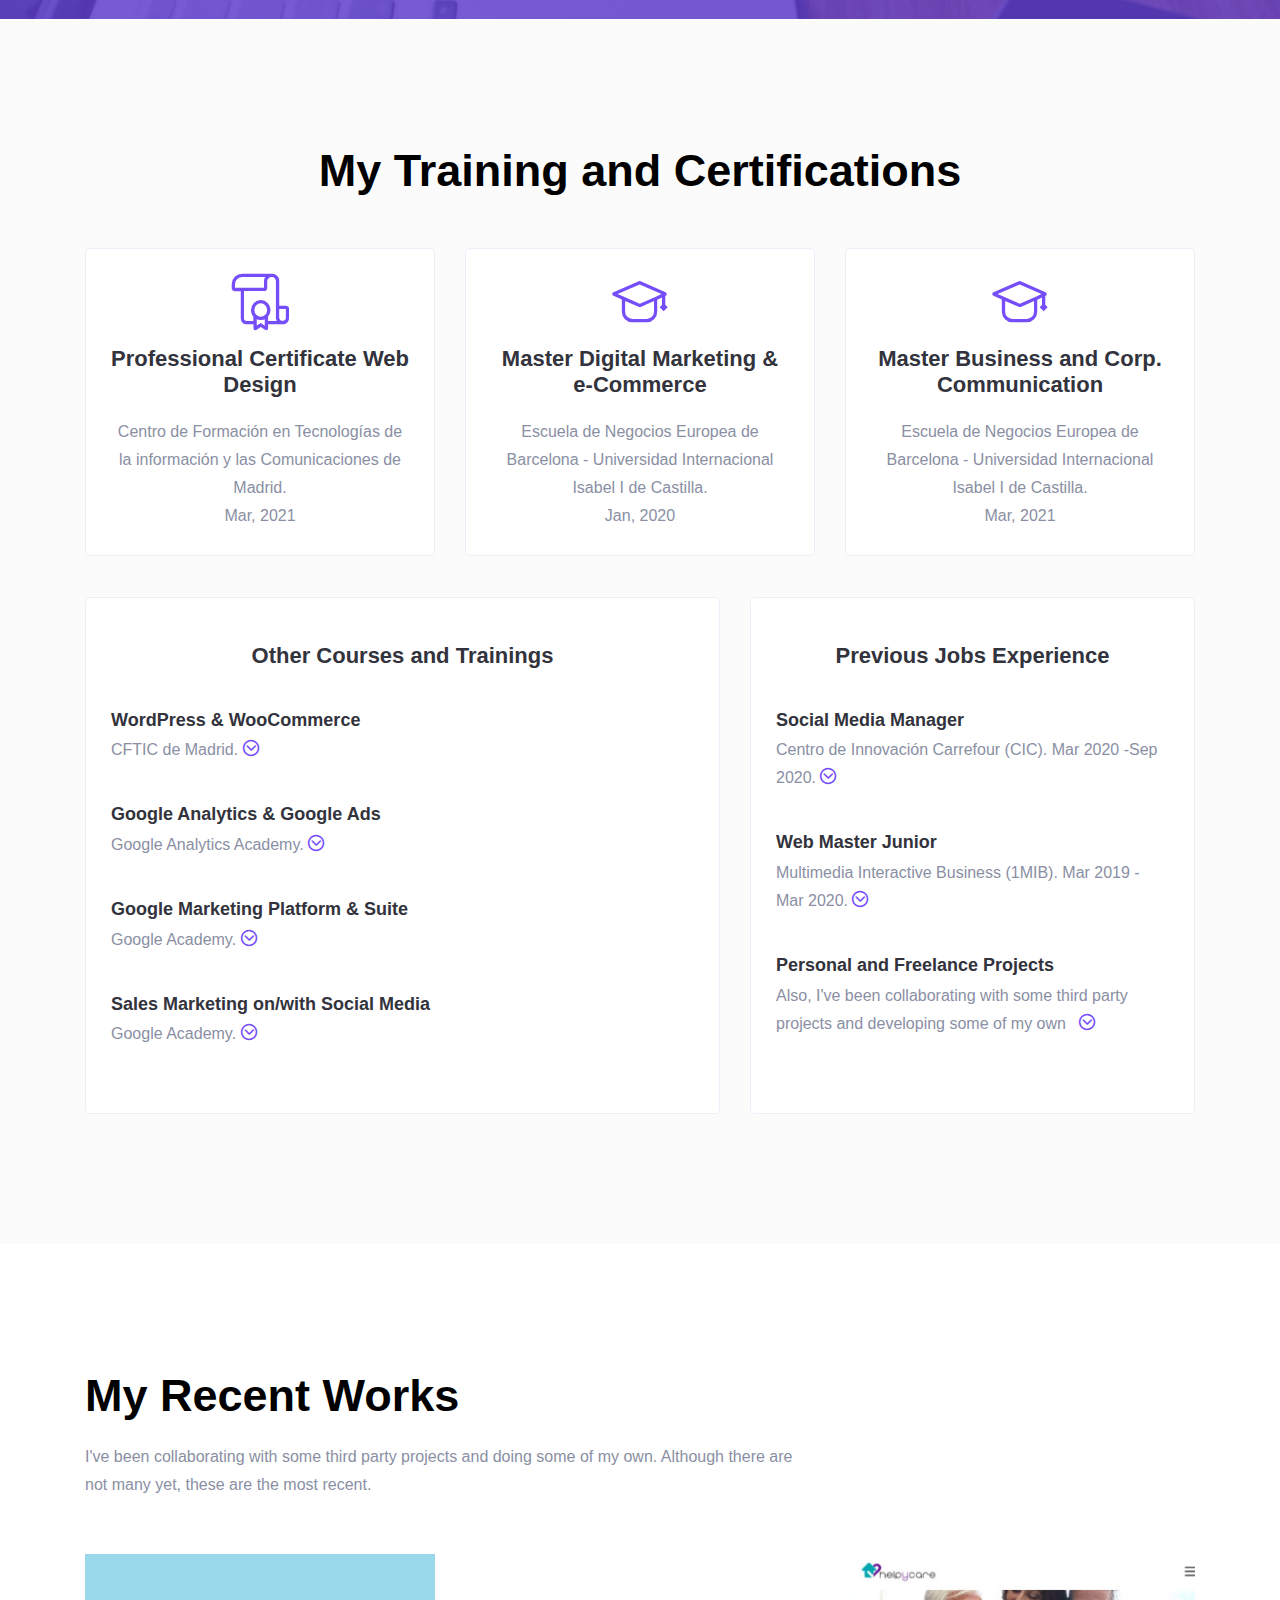
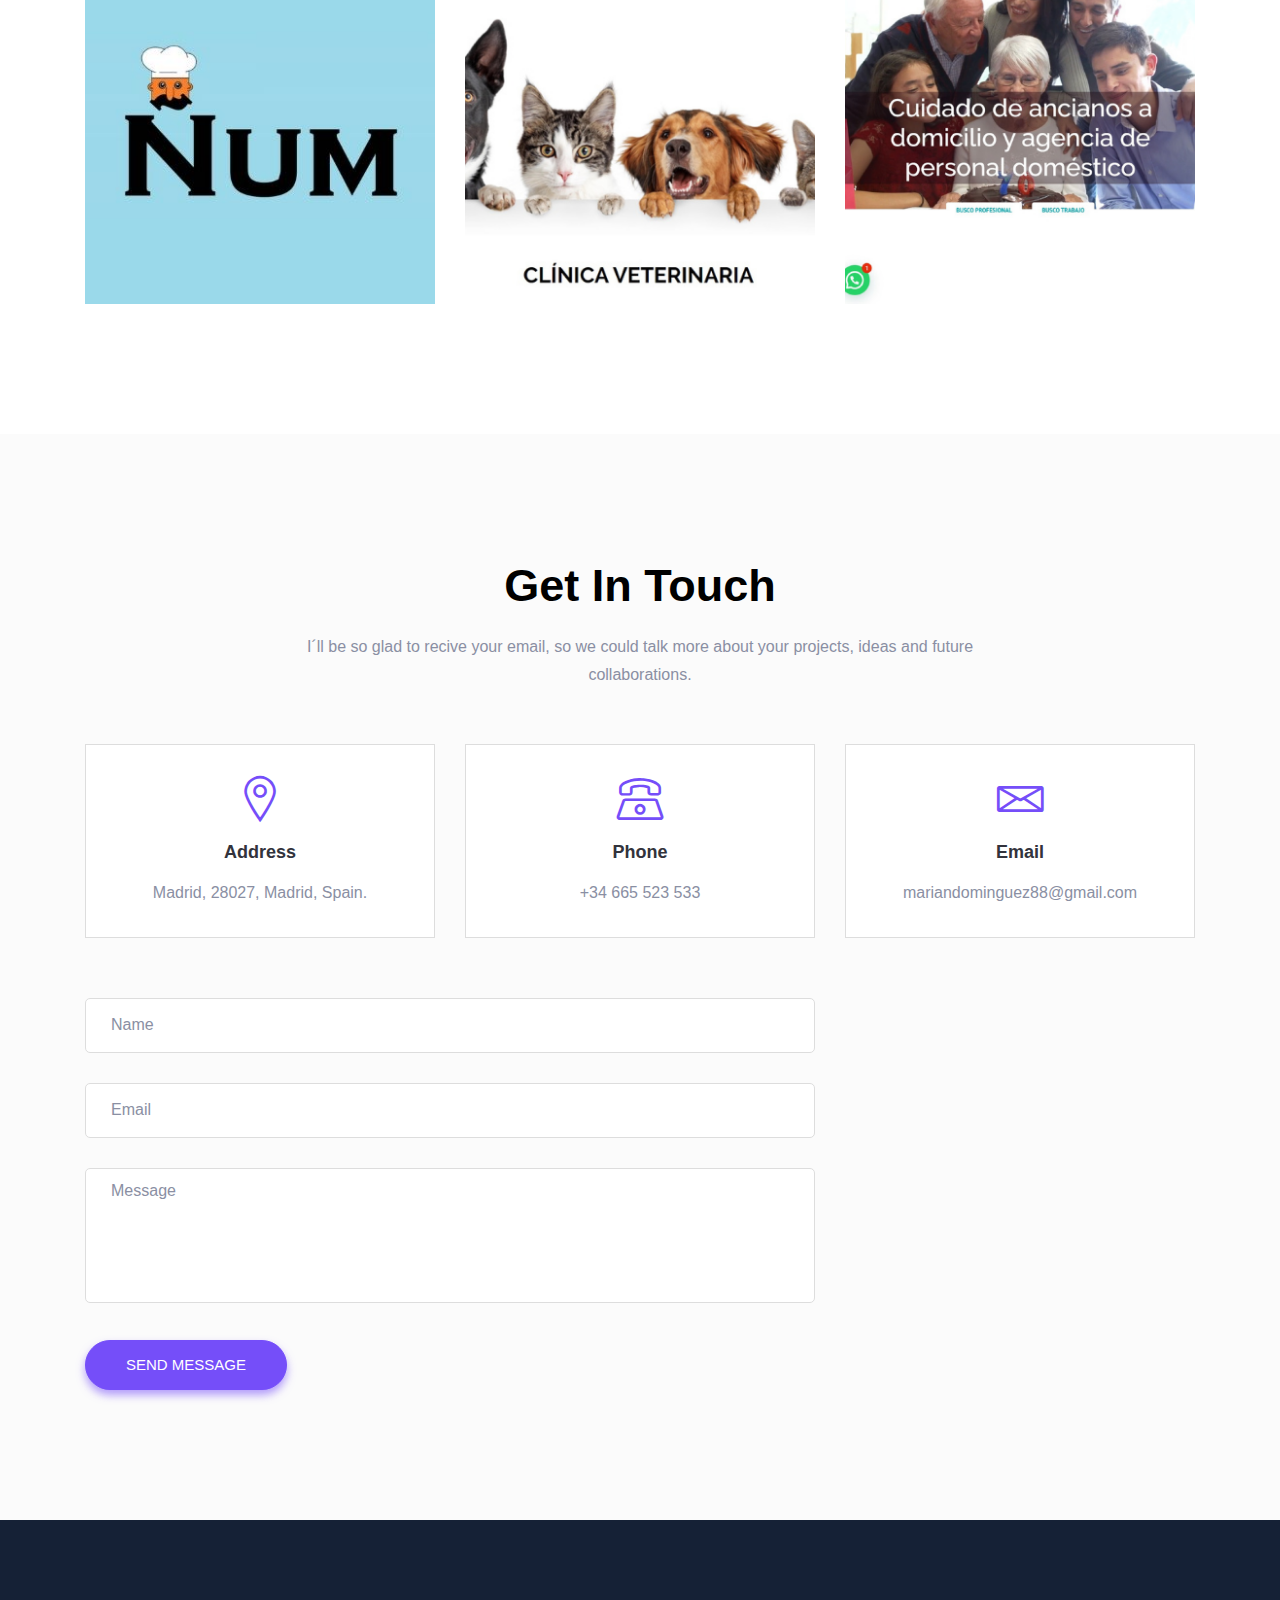
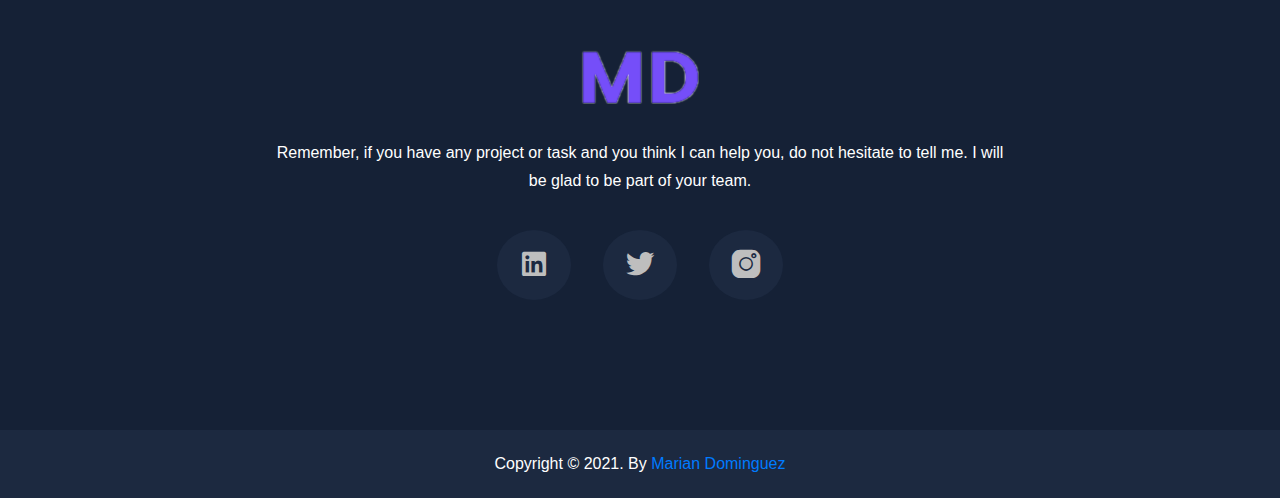
==== commit 24ed8879: "Actualizado el boton sen" ====
--- a/index.html
+++ b/index.html
@@ -975,7 +975,7 @@
                             </div> <!-- single form -->
                             <p class="form-message"></p>
                             <div class="single-form">
-                                <button class="main-btn" type="submit">Send Message</button>
+                                <button class="main-btn" type="submit" value = "Send">Send Message</button>
                             </div> <!-- single form -->
                         </form>
                     </div> <!-- contact form -->
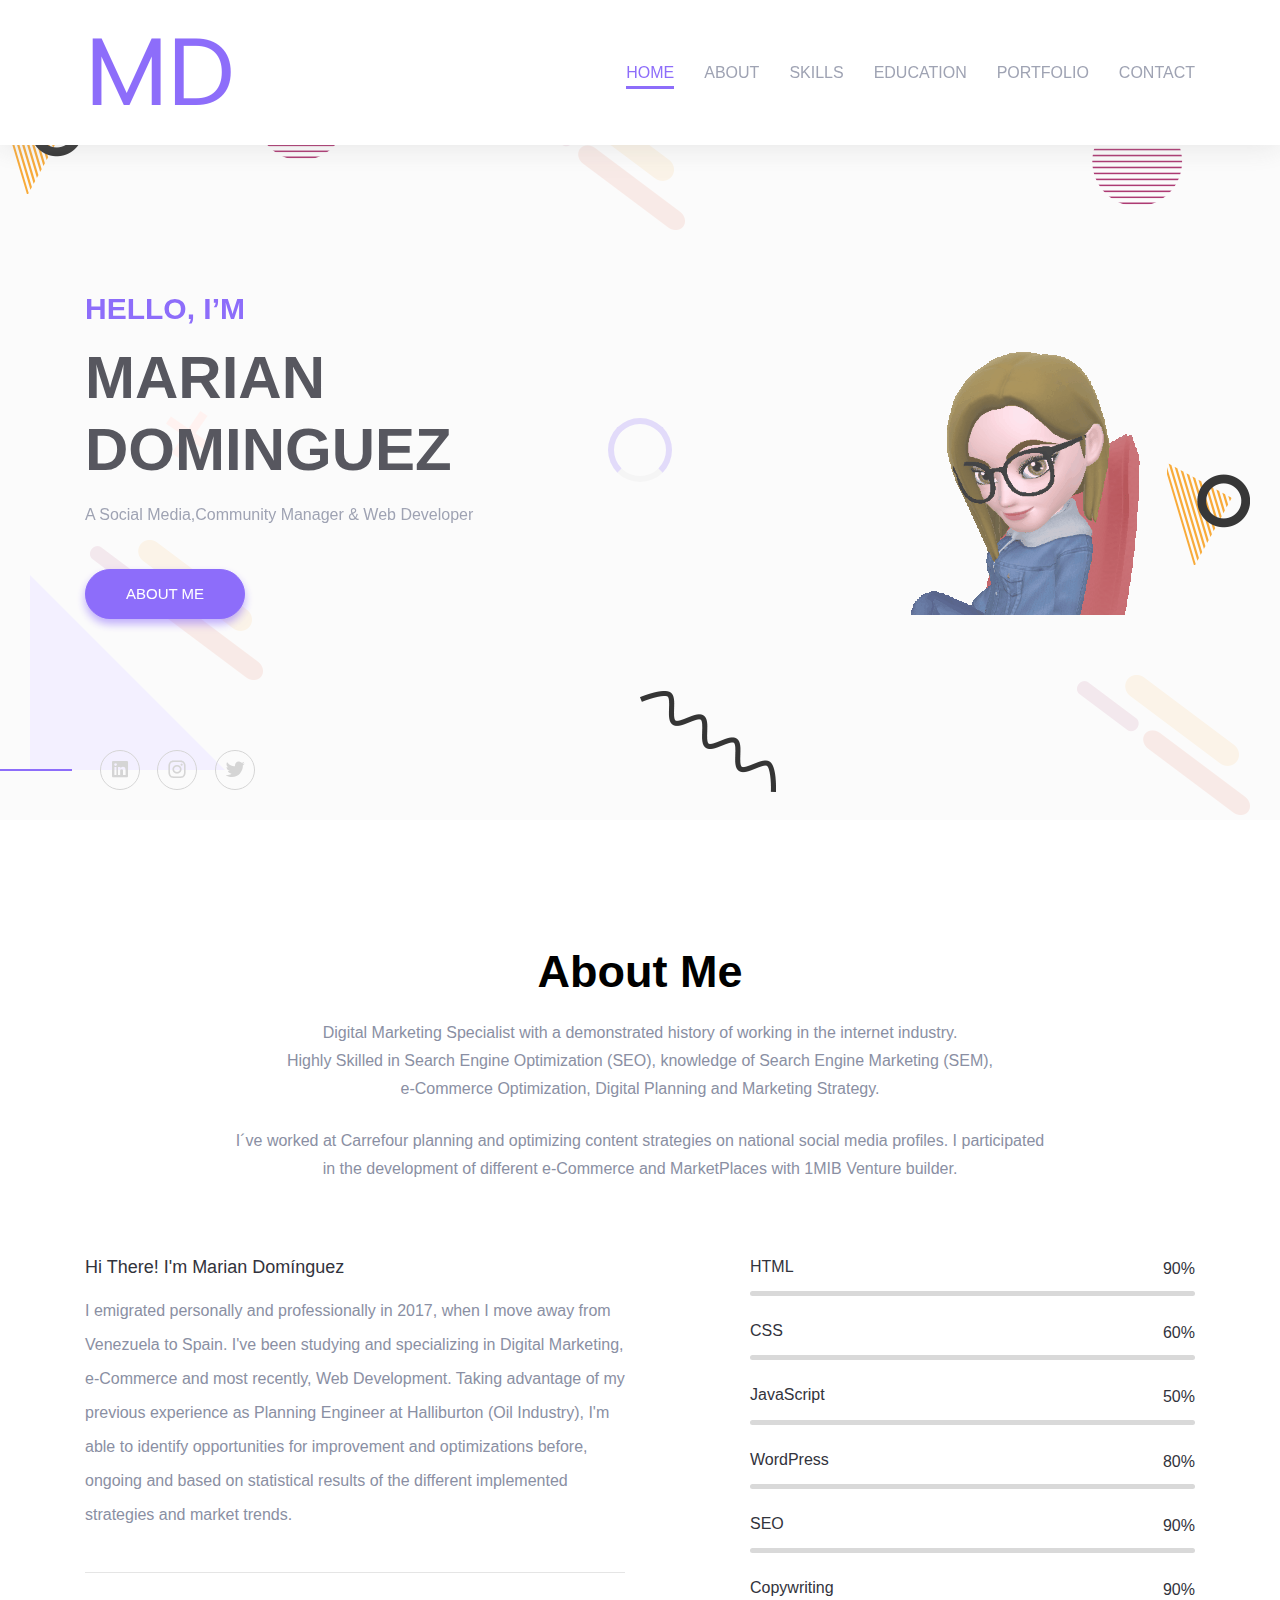
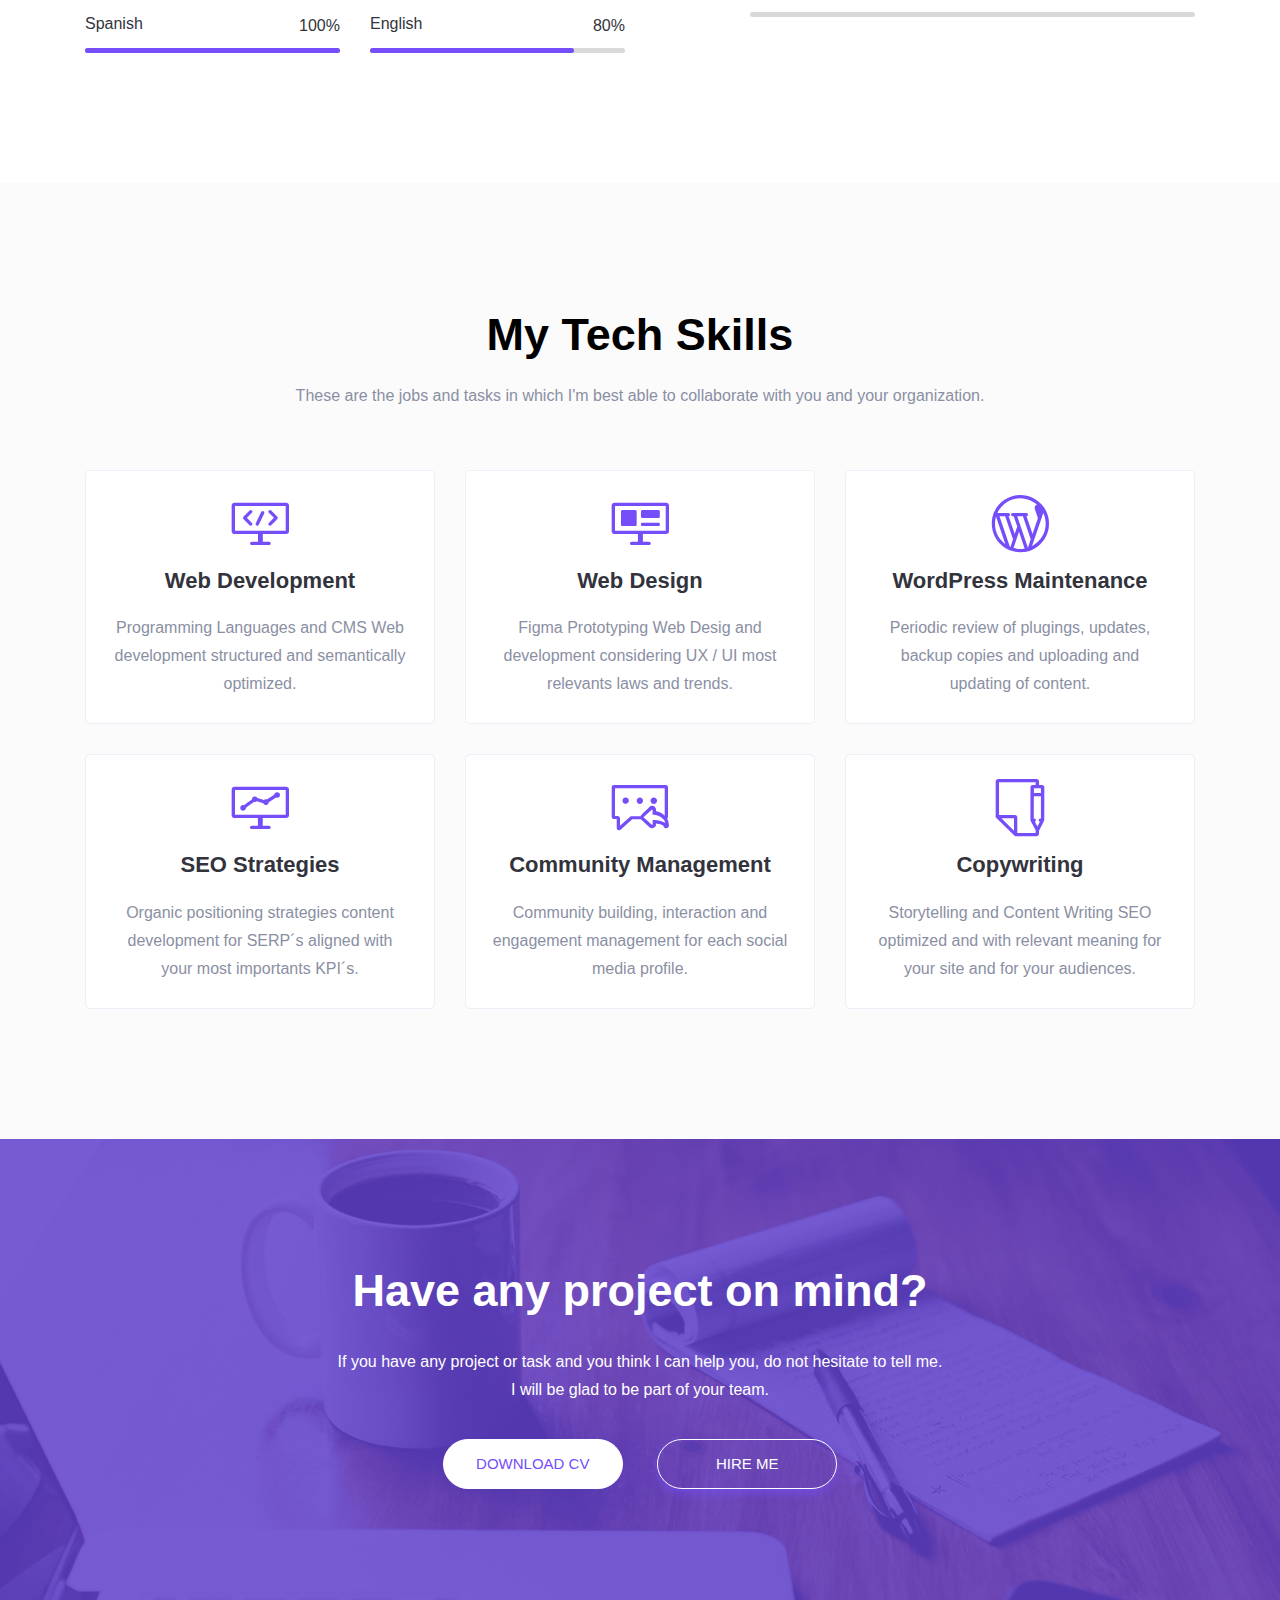
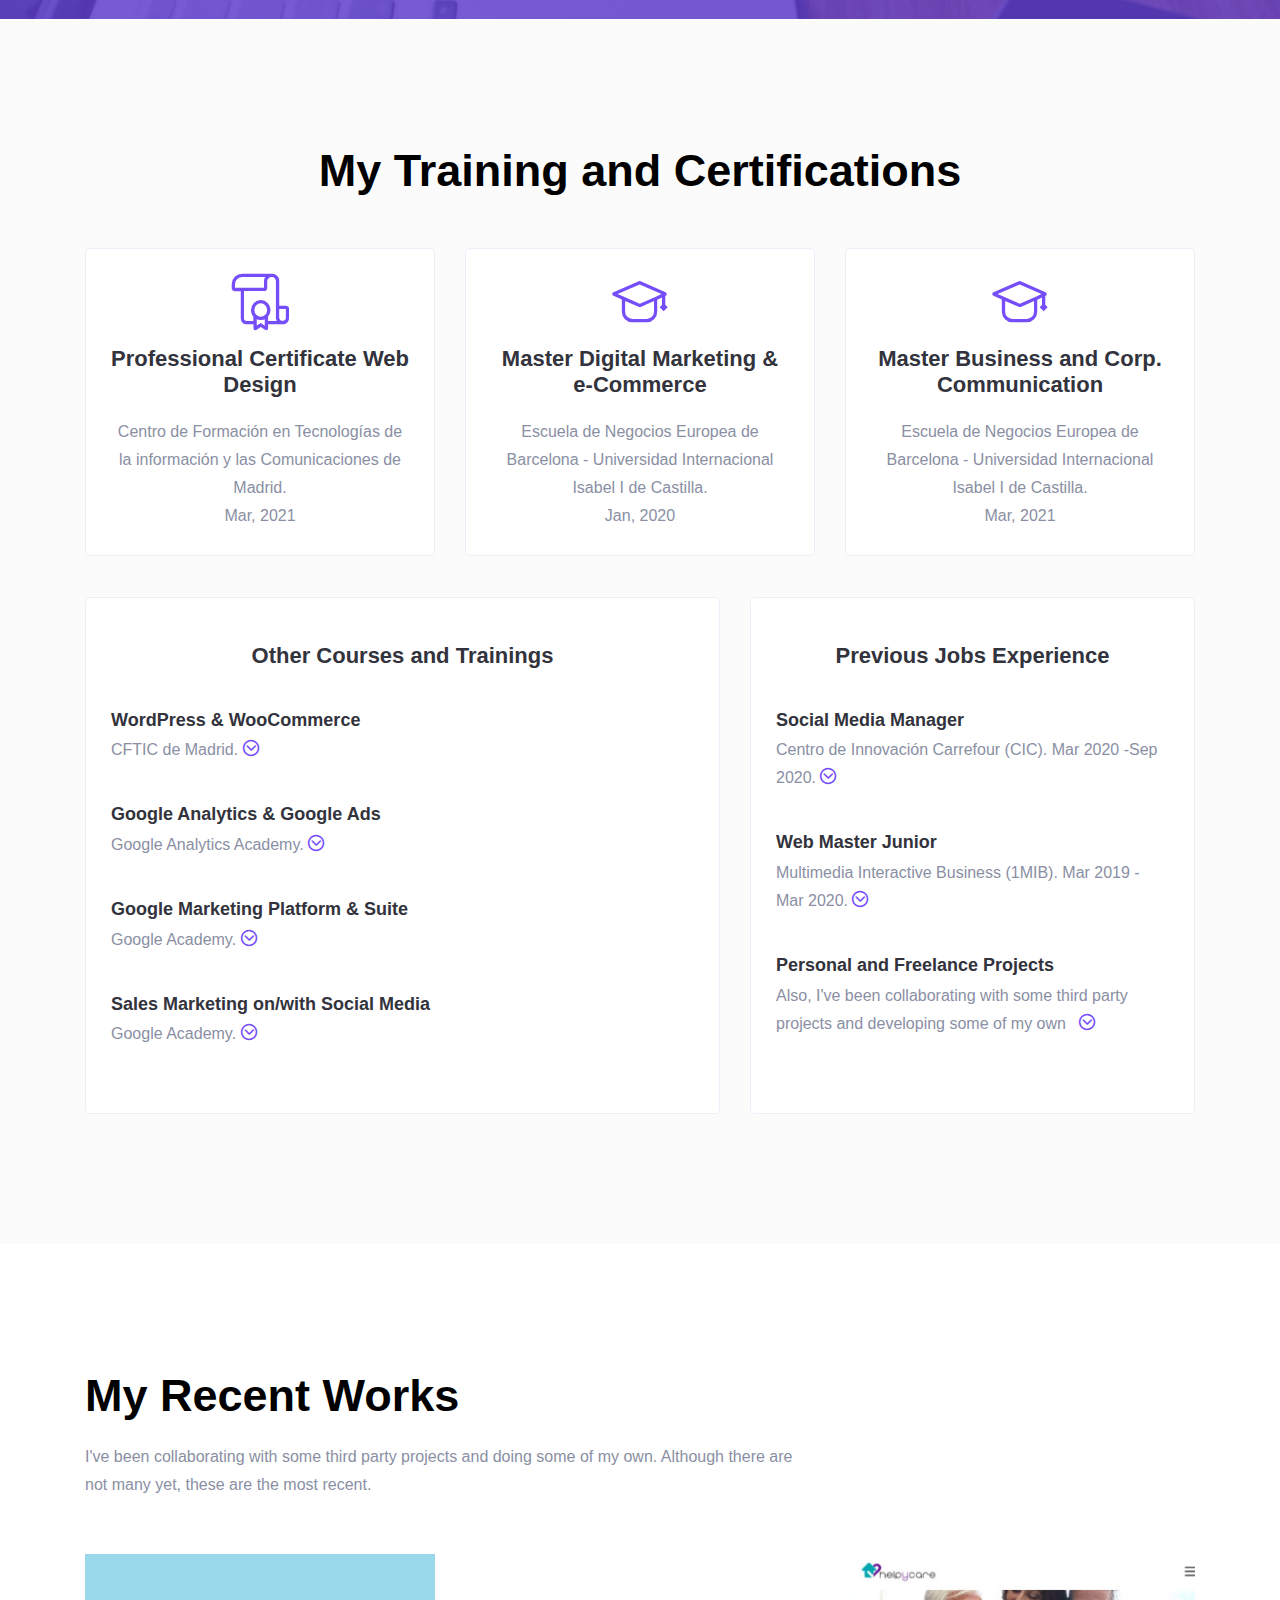
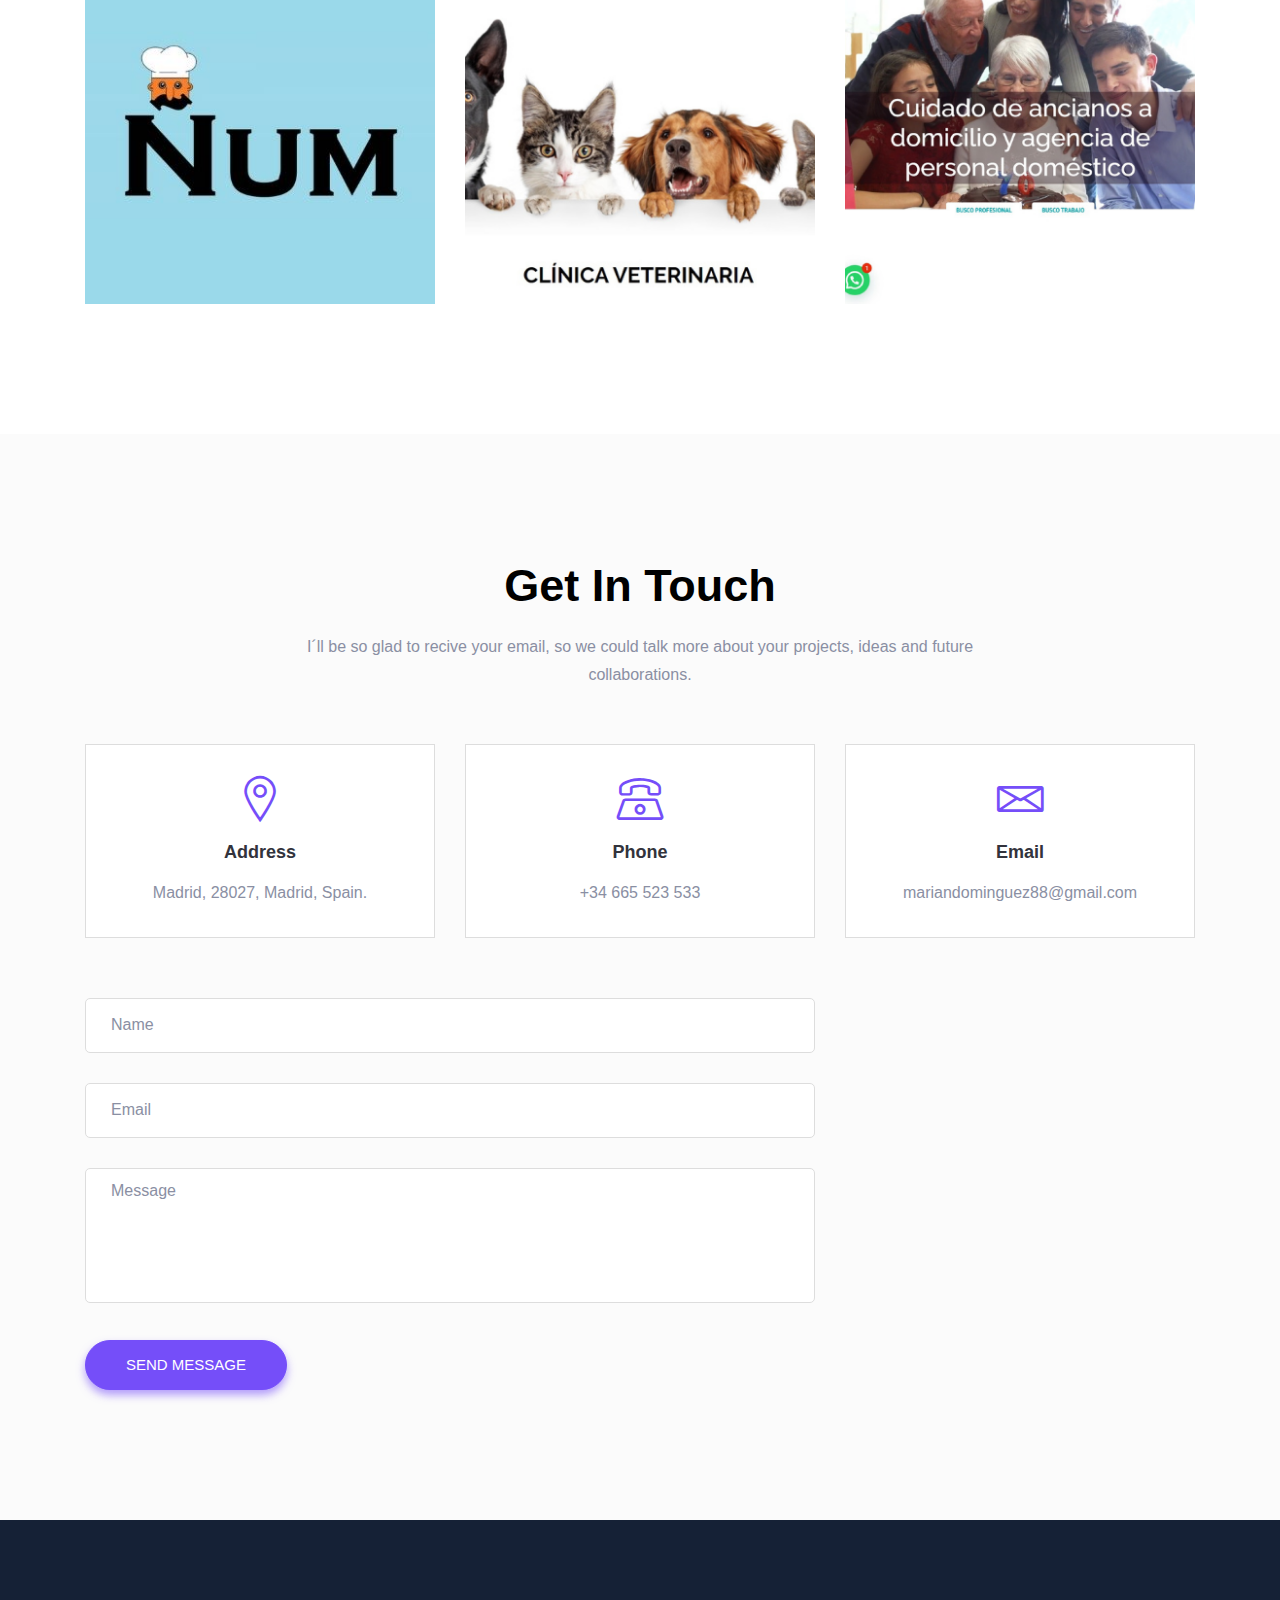
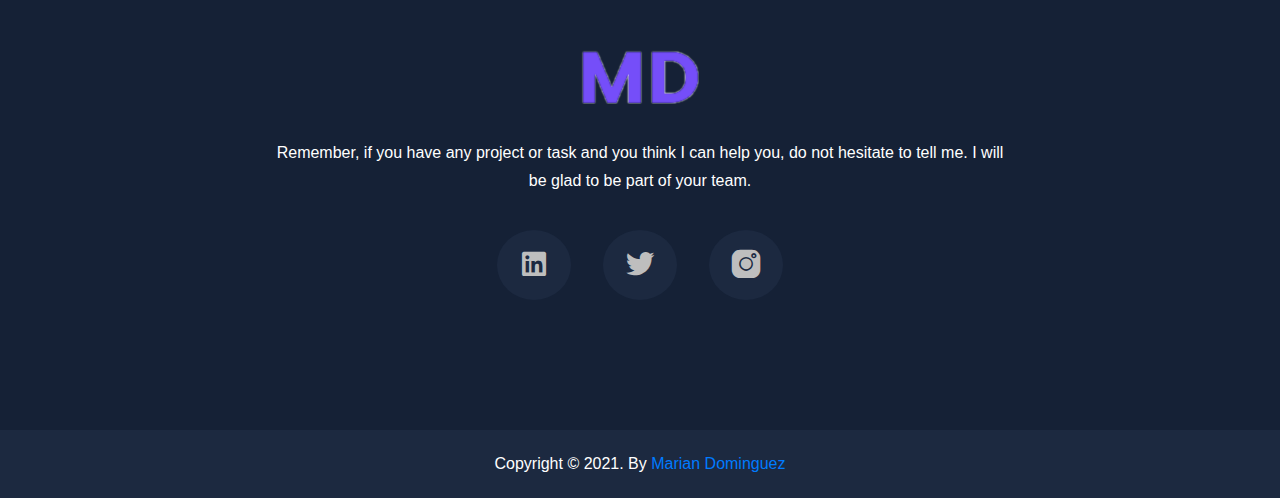
==== commit b51377db: "cambiado al action" ====
--- a/index.html
+++ b/index.html
@@ -963,7 +963,7 @@
             <div class="row">
                 <div class="col-lg-8">
                     <div class="contact-form pt-30">
-                        <form id="contact-form" action="assets/contact.php" method="mailto:mariandominguez88@gmail.com">
+                        <form id="contact-form" action="mariandominguez88@gmail.com" method="mailto:mariandominguez88@gmail.com">
                             <div class="single-form">
                                 <input type="text" name="name" placeholder="Name">
                             </div> <!-- single form -->
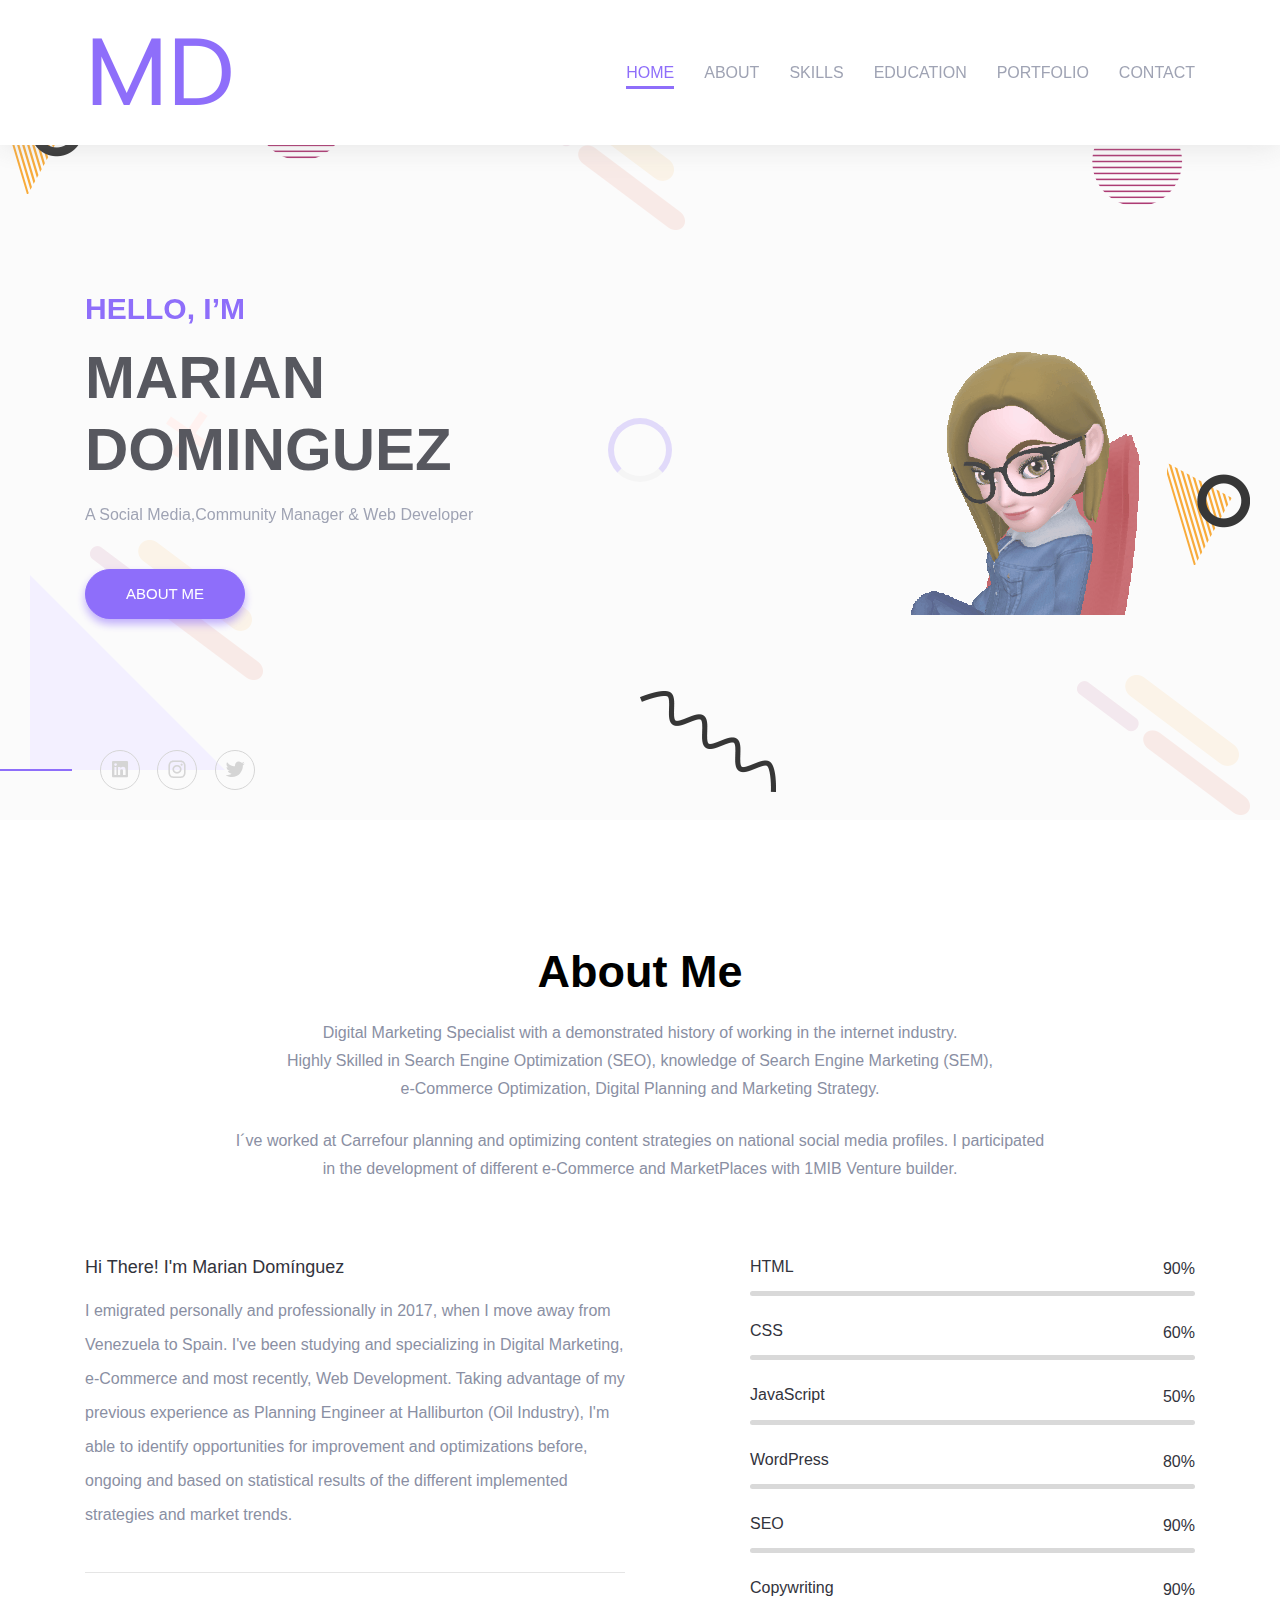
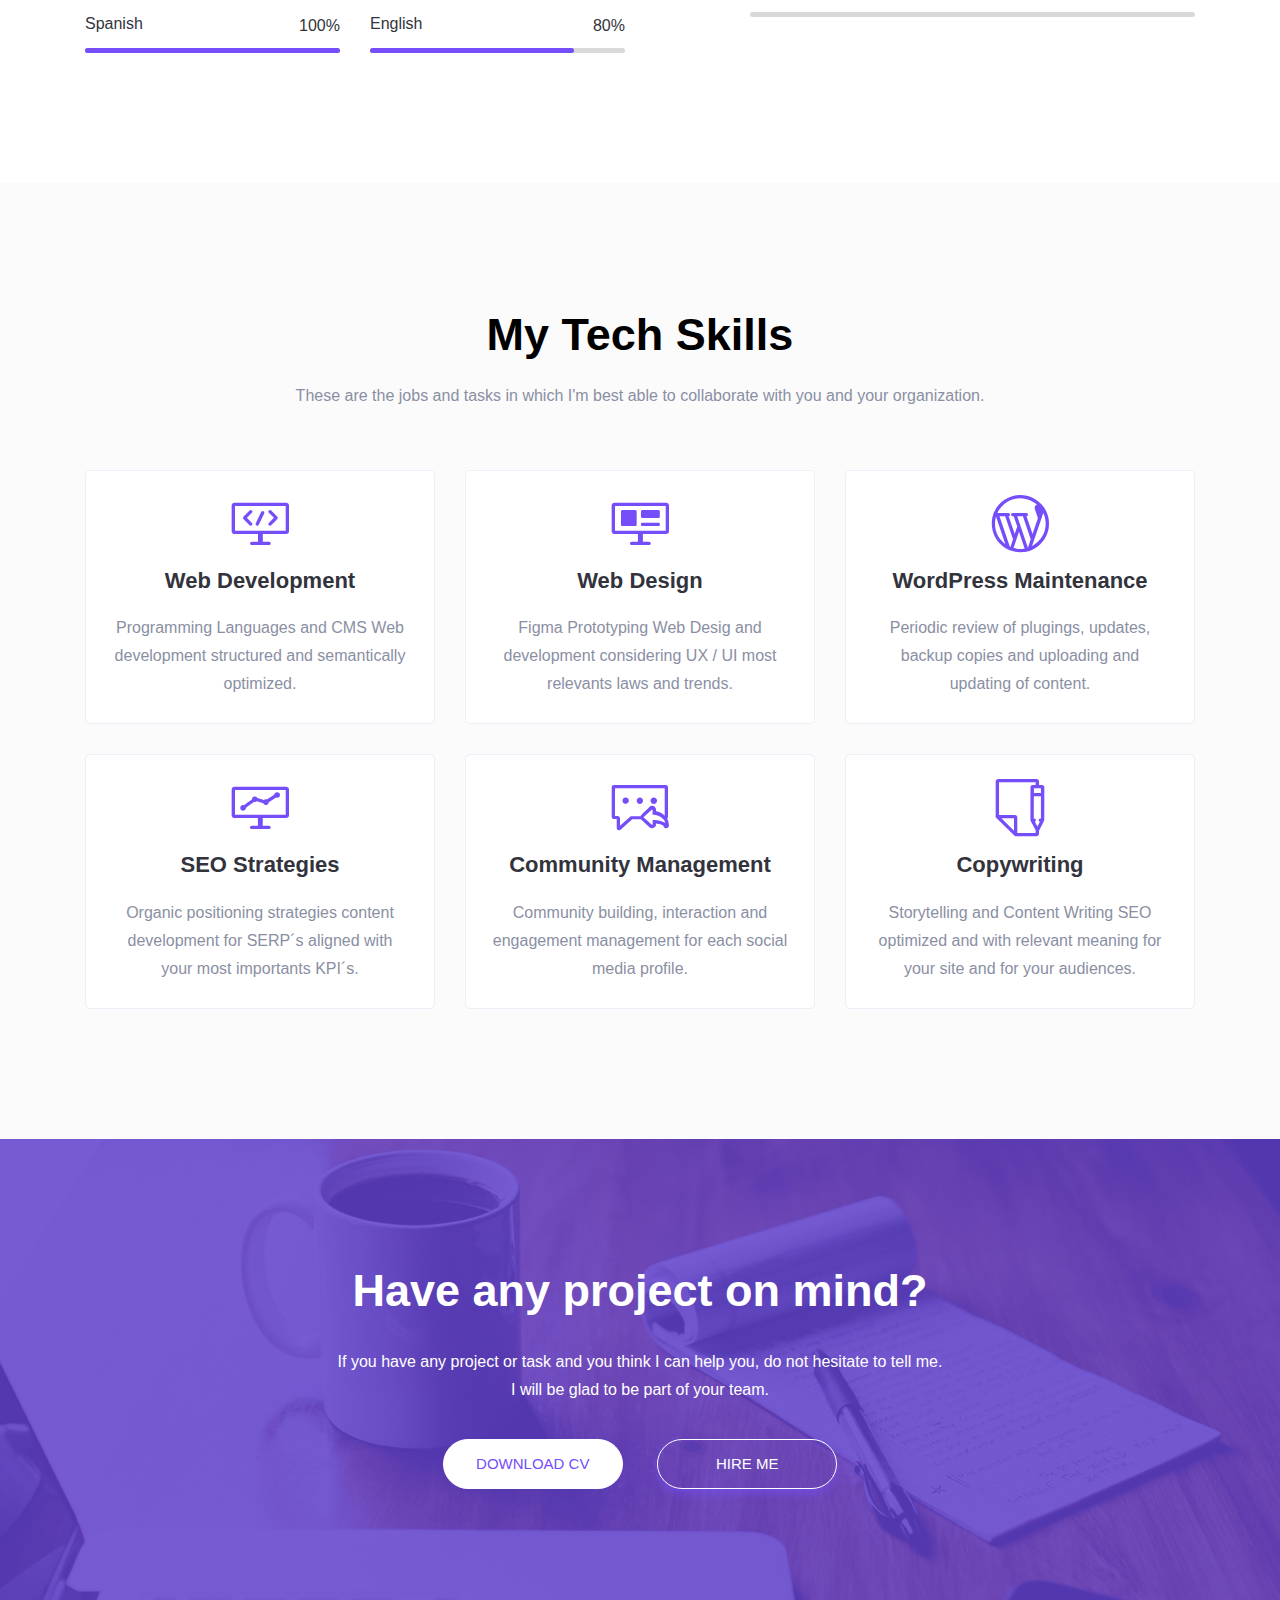
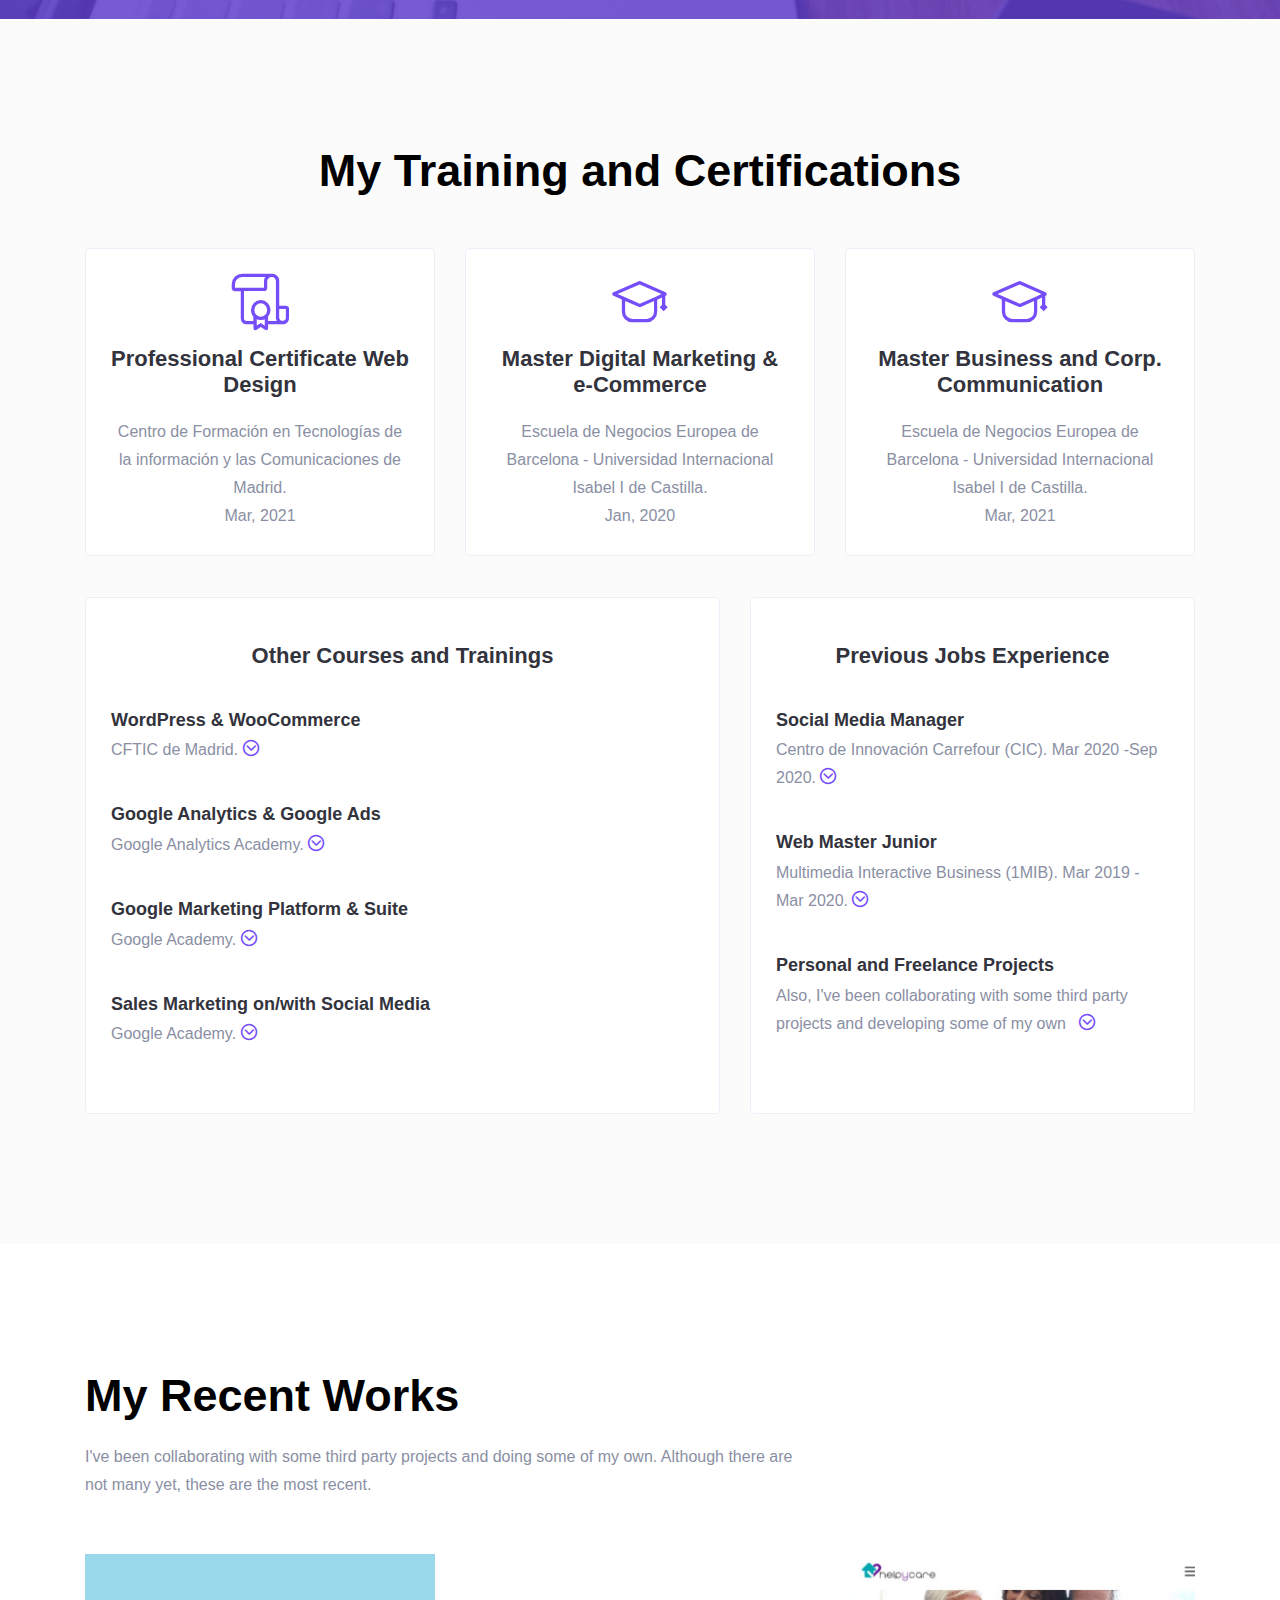
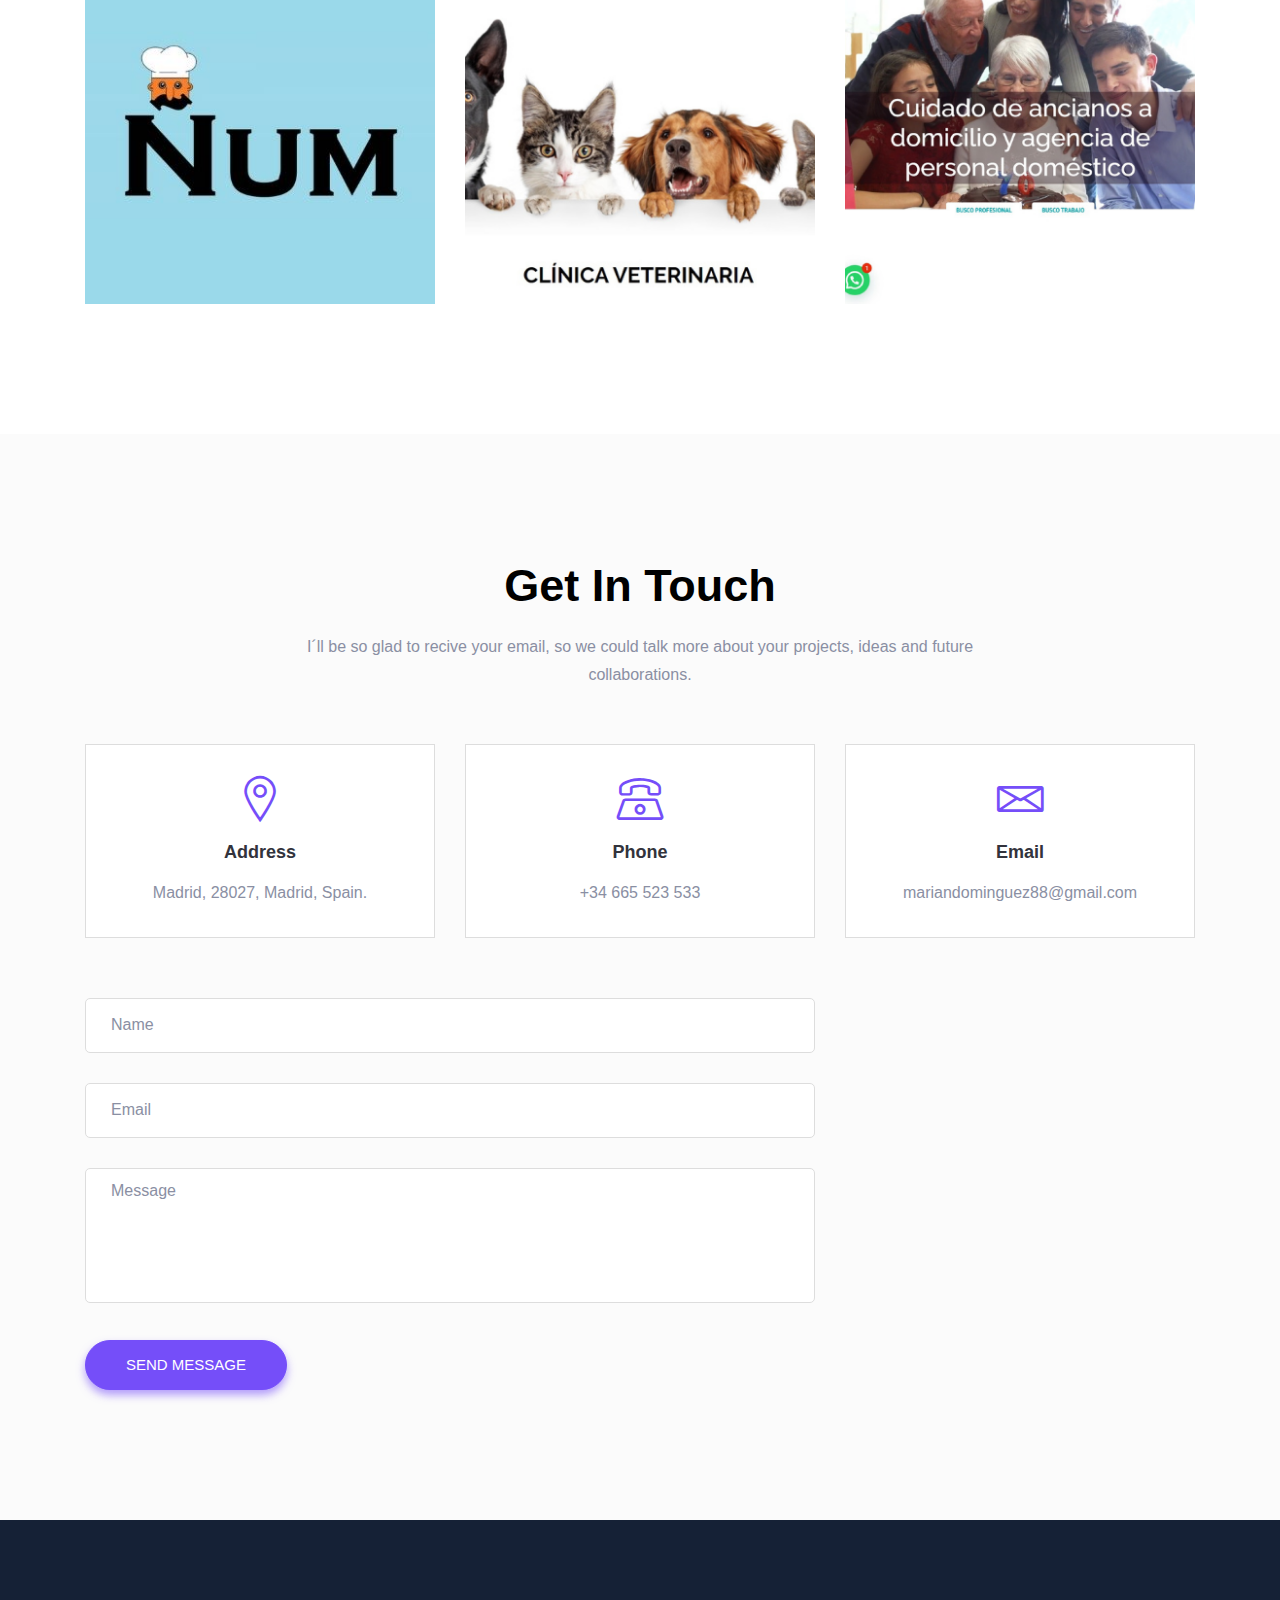
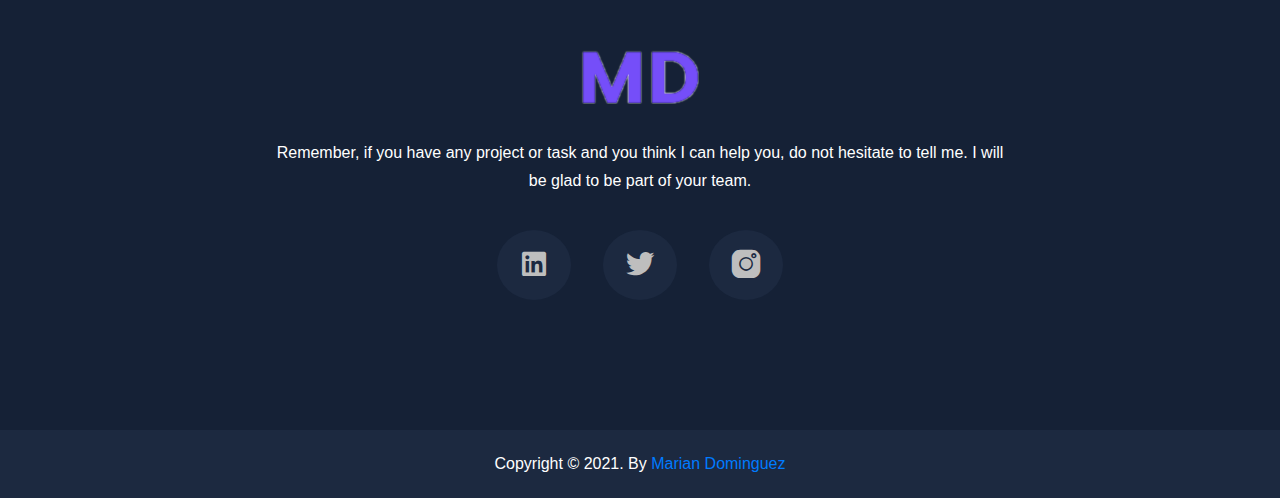
==== commit 6a86ce3d: "mailto" ====
--- a/index.html
+++ b/index.html
@@ -963,7 +963,7 @@
             <div class="row">
                 <div class="col-lg-8">
                     <div class="contact-form pt-30">
-                        <form id="contact-form" action="mariandominguez88@gmail.com" method="mailto:mariandominguez88@gmail.com">
+                        <form id="contact-form" action="mailto:mariandominguez88@gmail.com" method="GET">
                             <div class="single-form">
                                 <input type="text" name="name" placeholder="Name">
                             </div> <!-- single form -->
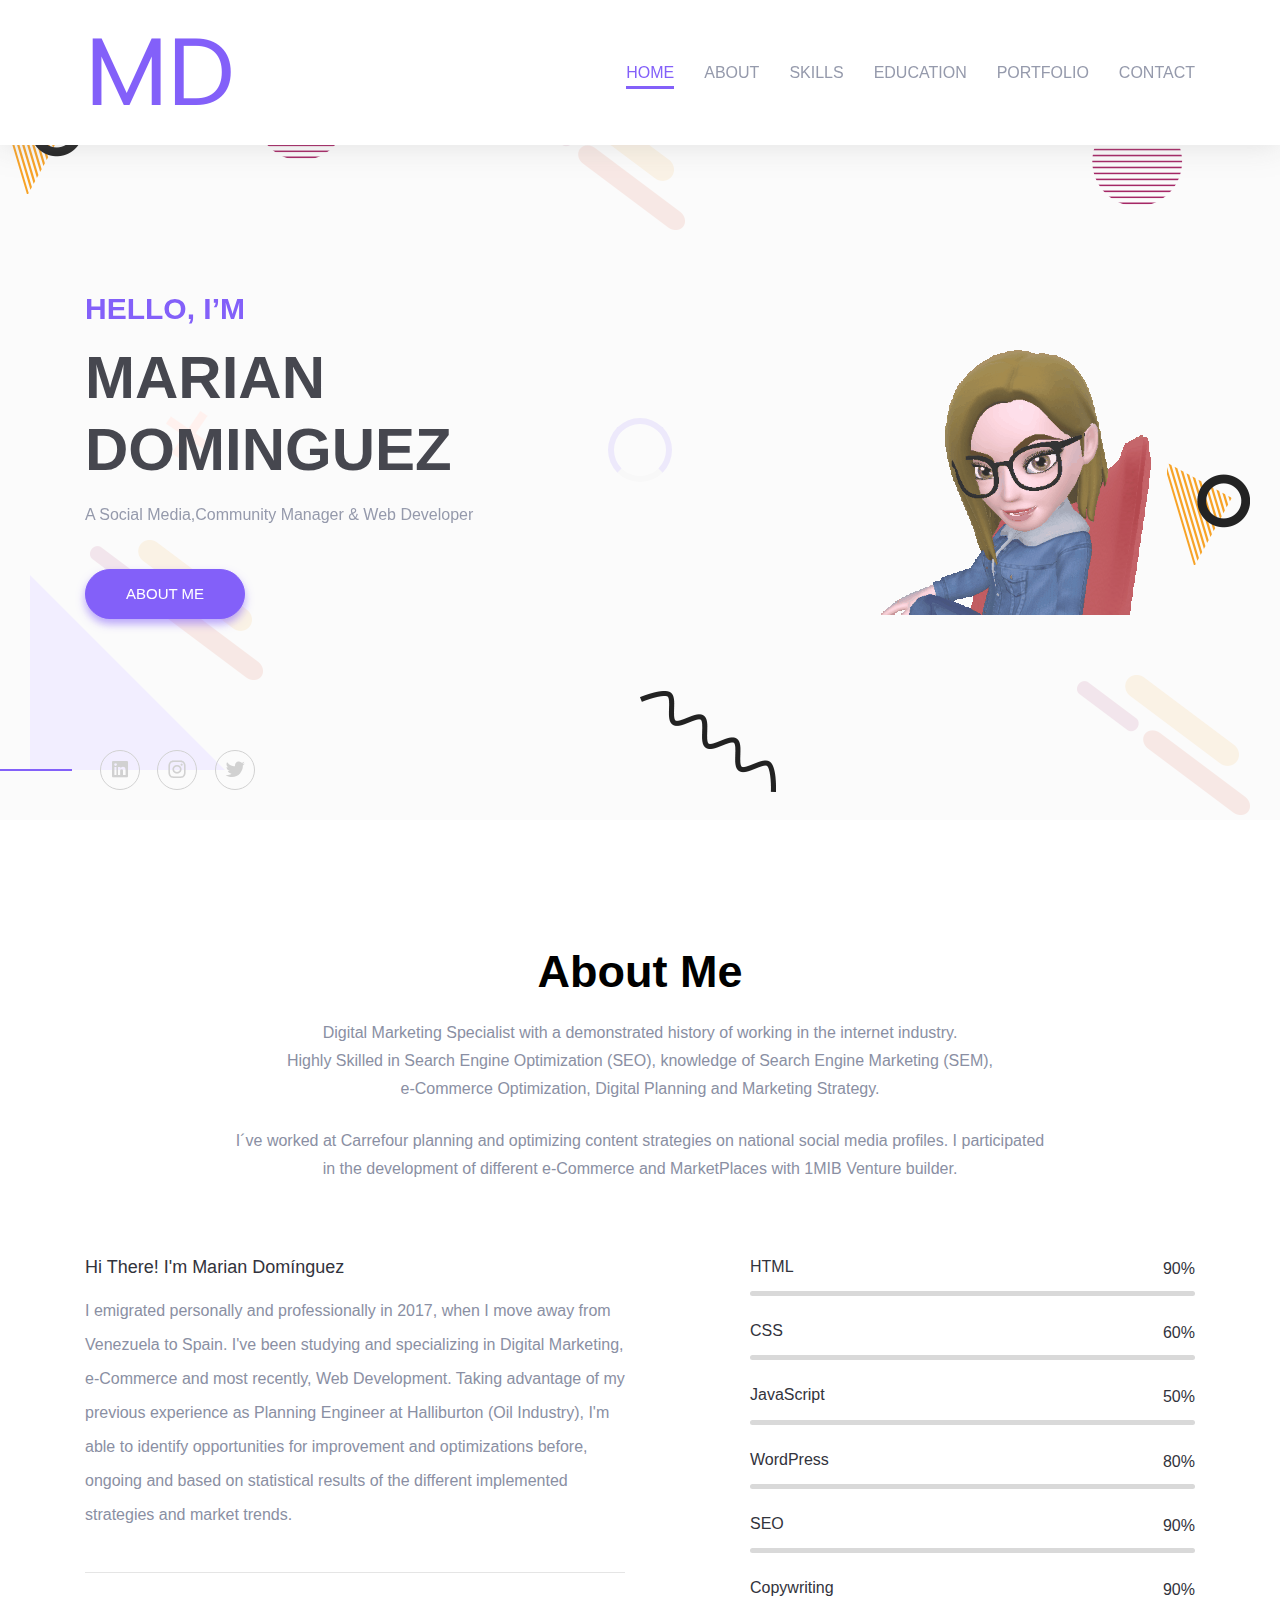
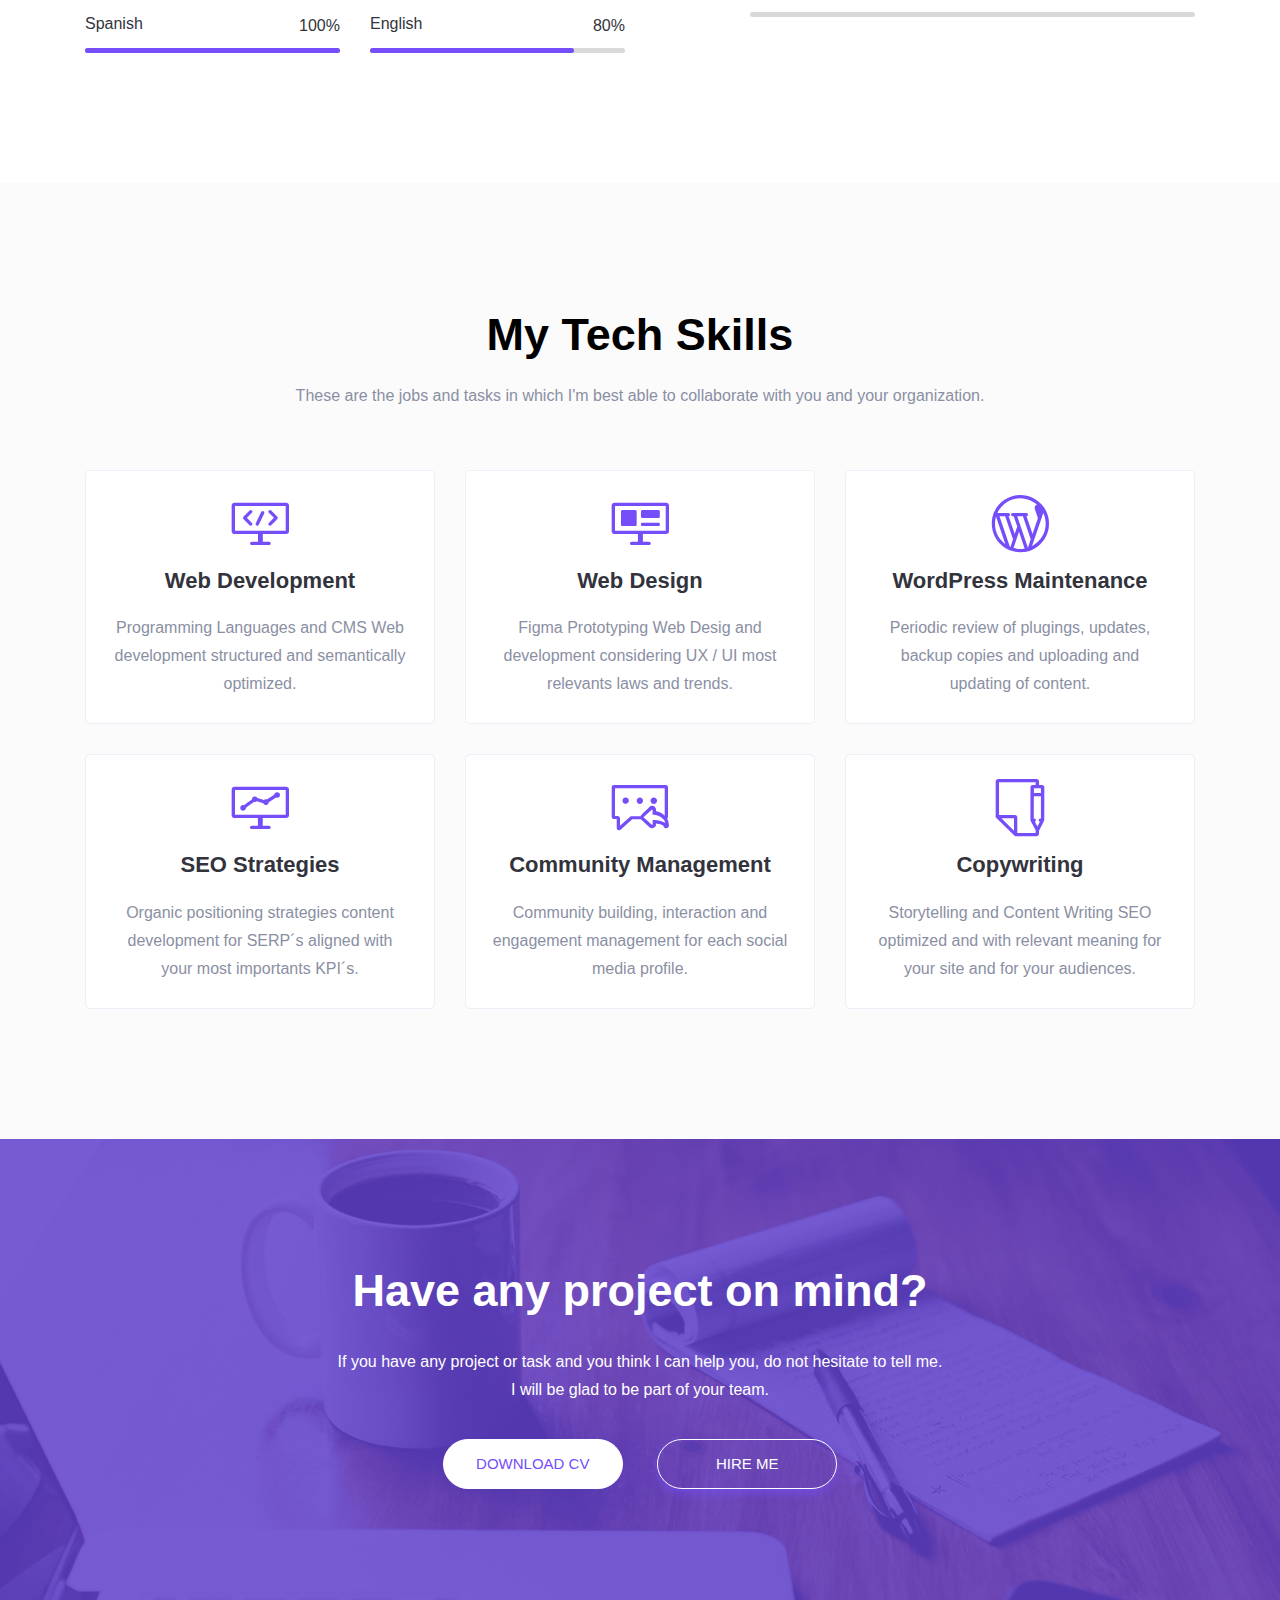
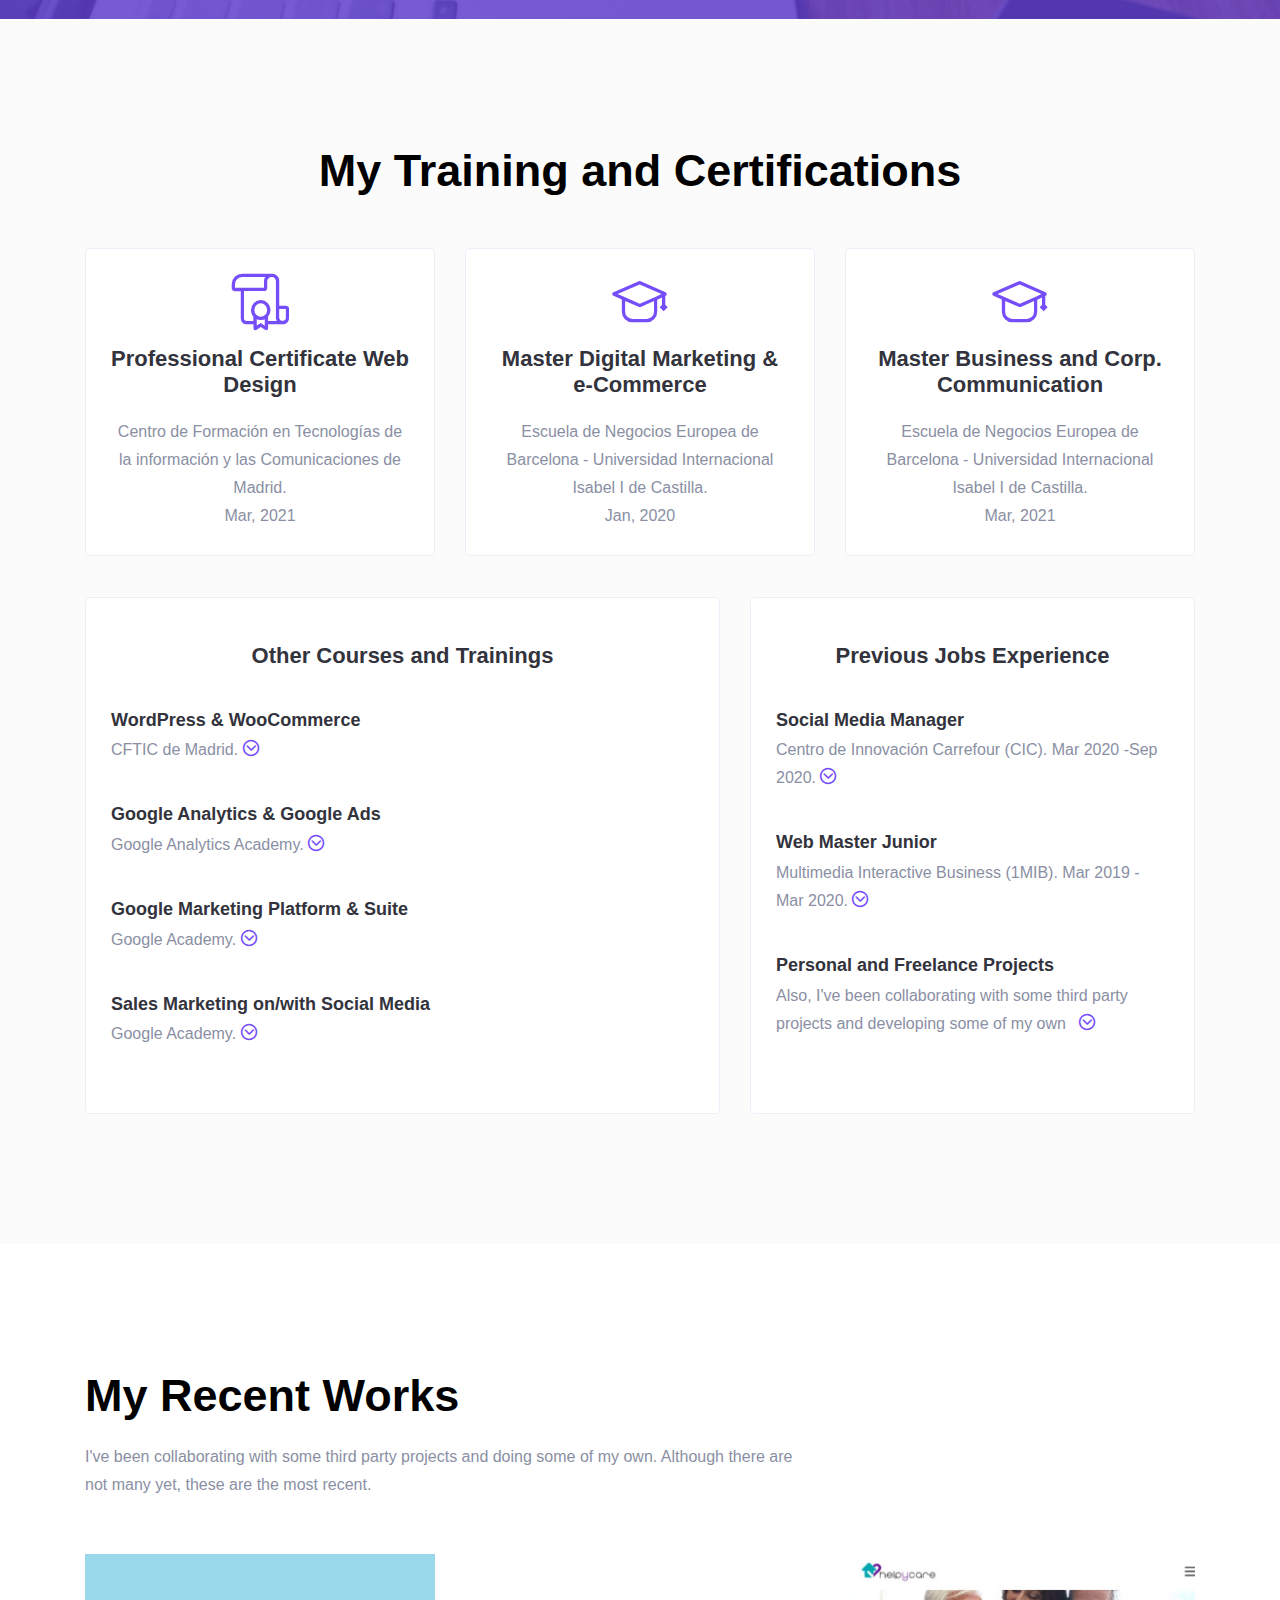
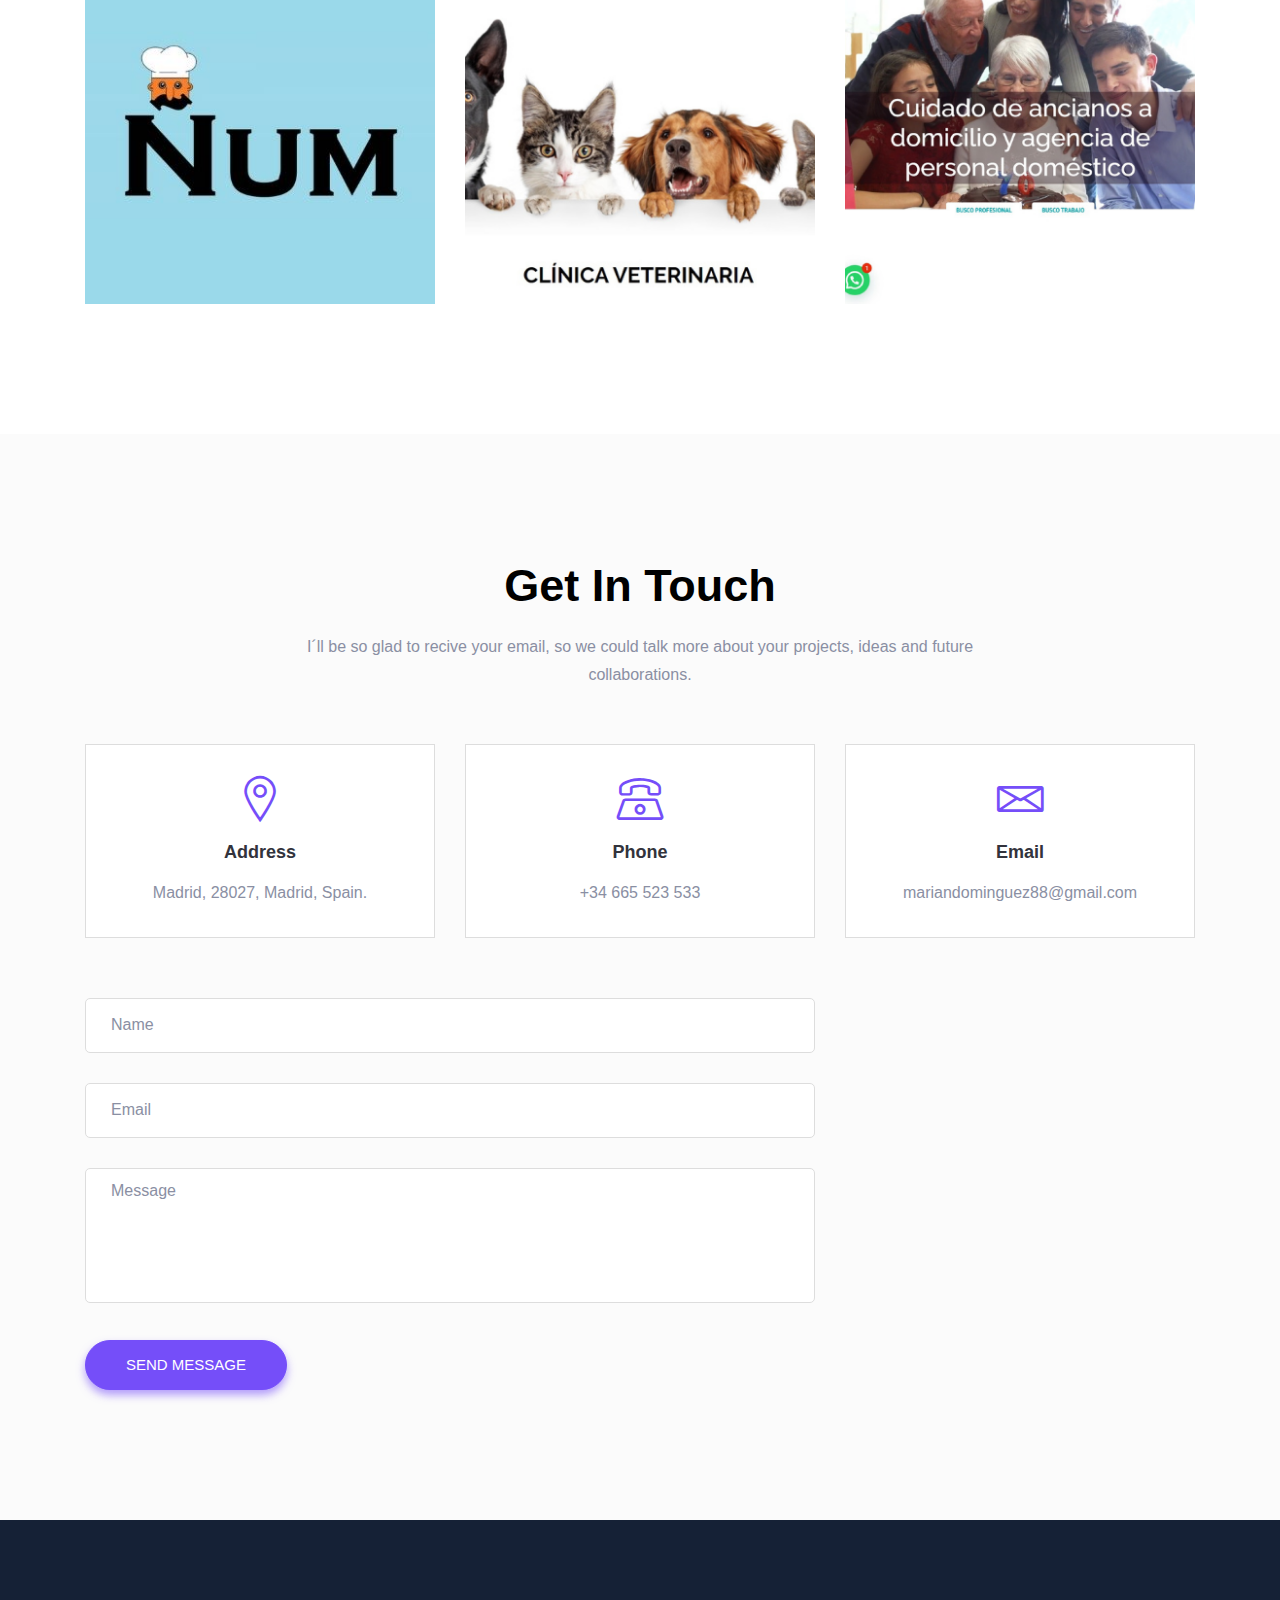
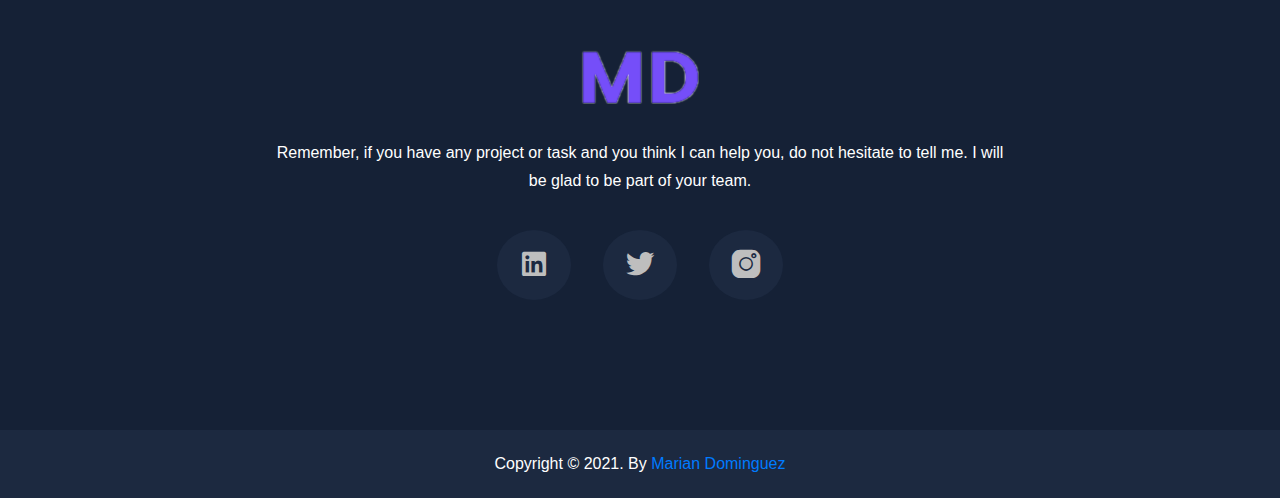
==== commit c339d84f: "Activacion del formulario de contacto" ====
--- a/index.html
+++ b/index.html
@@ -963,7 +963,7 @@
             <div class="row">
                 <div class="col-lg-8">
                     <div class="contact-form pt-30">
-                        <form id="contact-form" action="mailto:mariandominguez88@gmail.com" method="GET">
+                        <form id="contact-form" action="contact-form.php" method="POST">
                             <div class="single-form">
                                 <input type="text" name="name" placeholder="Name">
                             </div> <!-- single form -->
